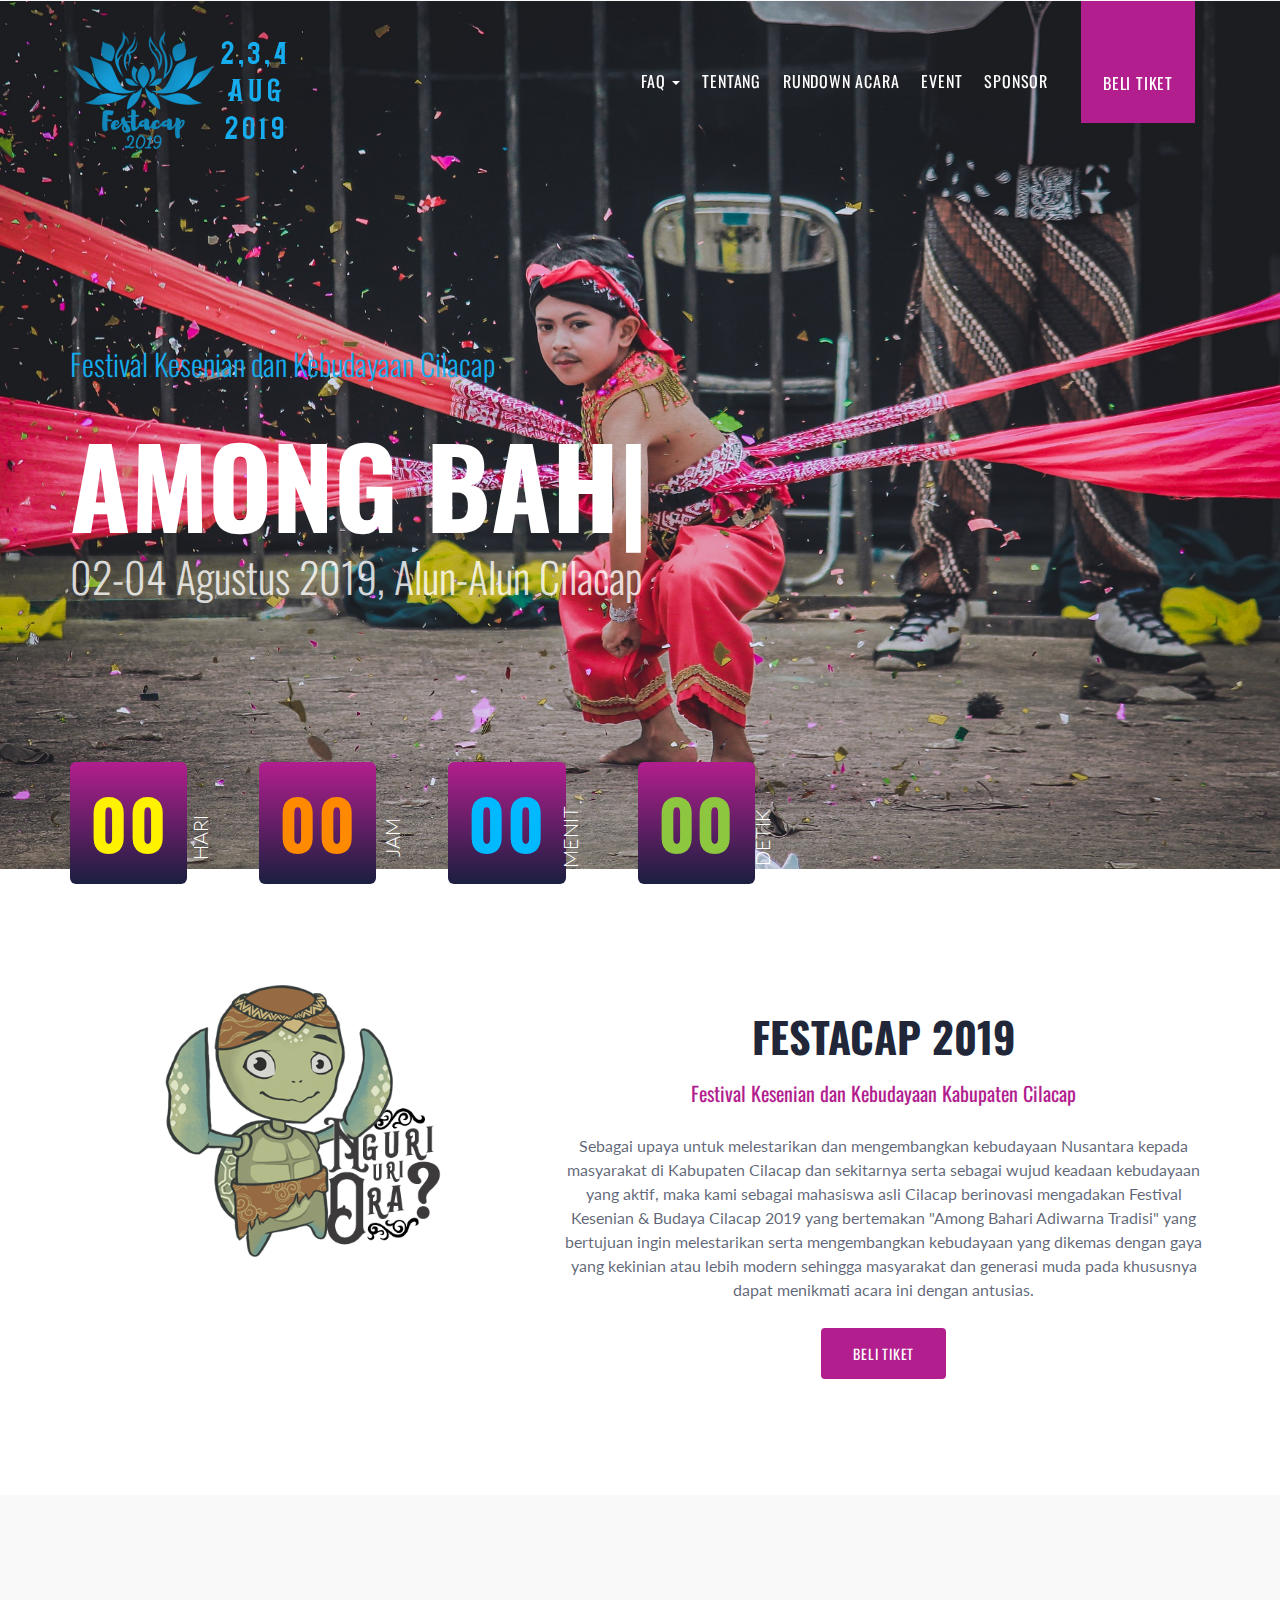
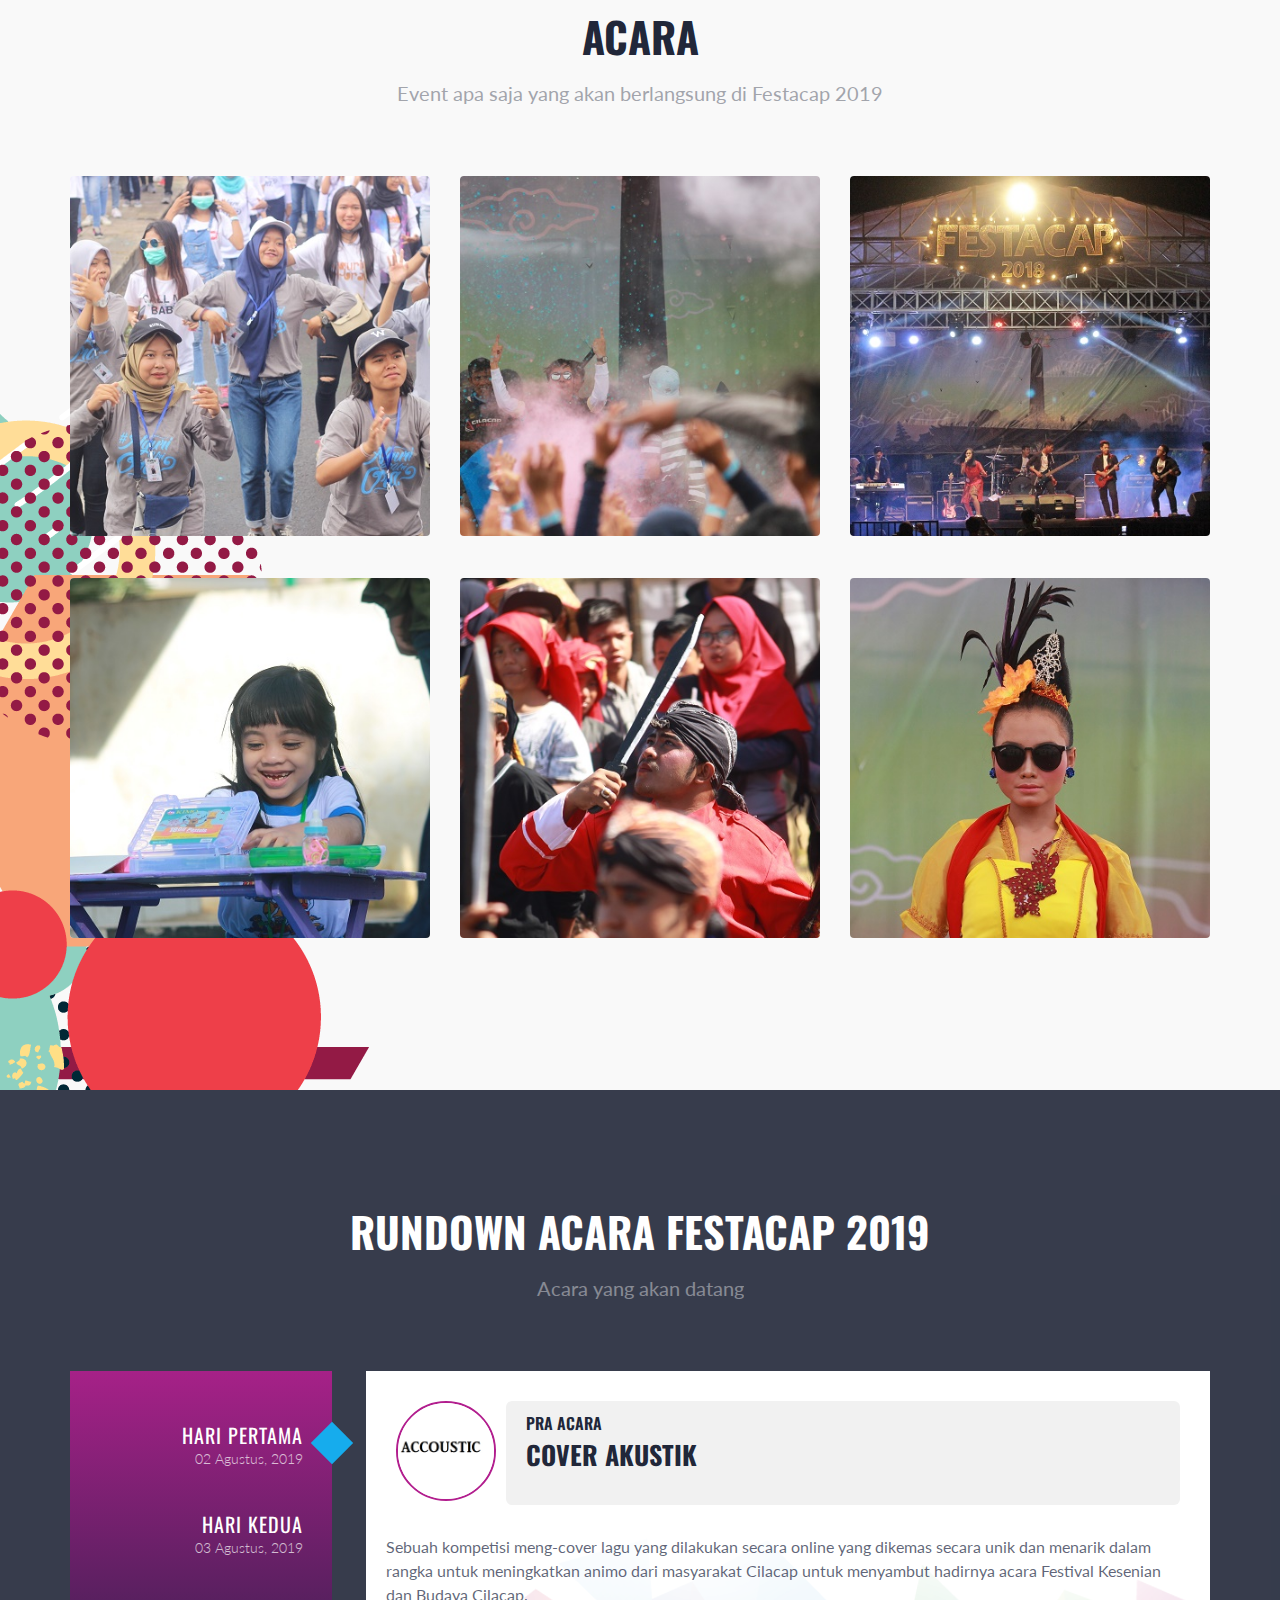
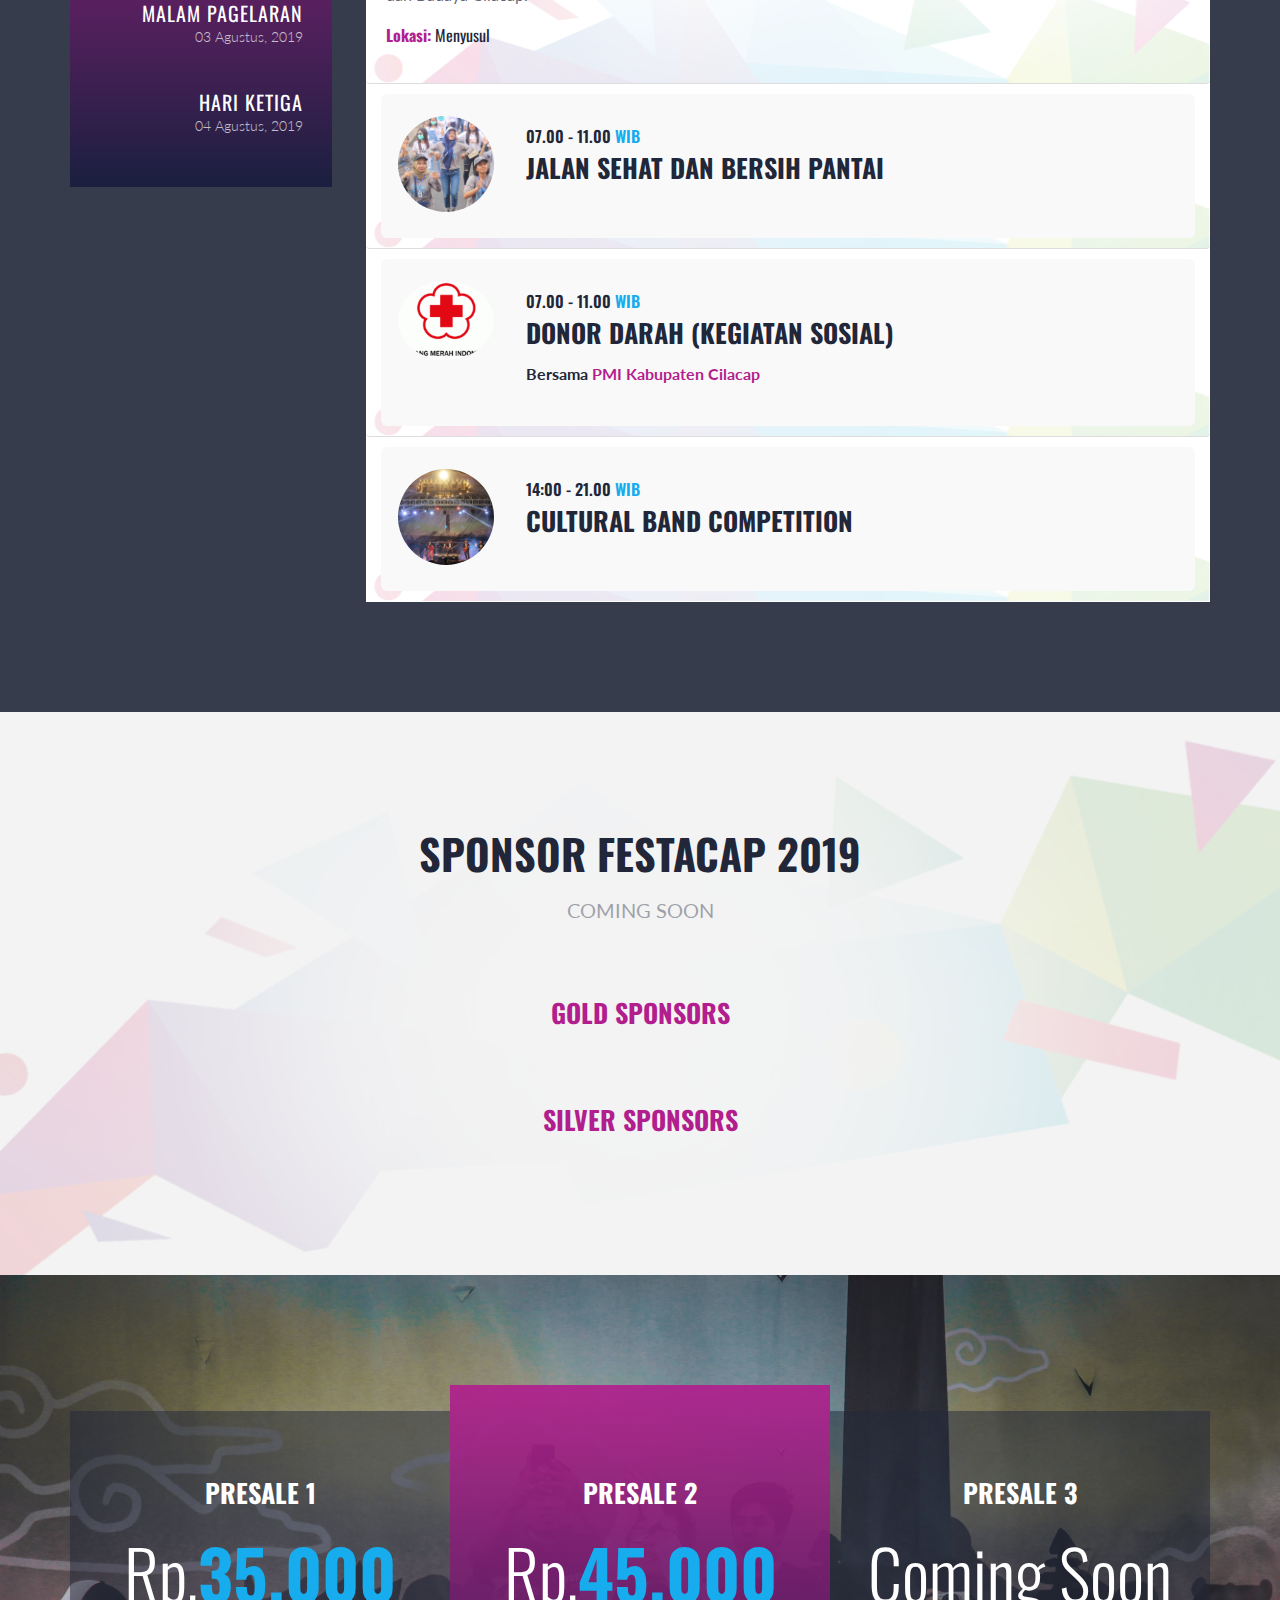
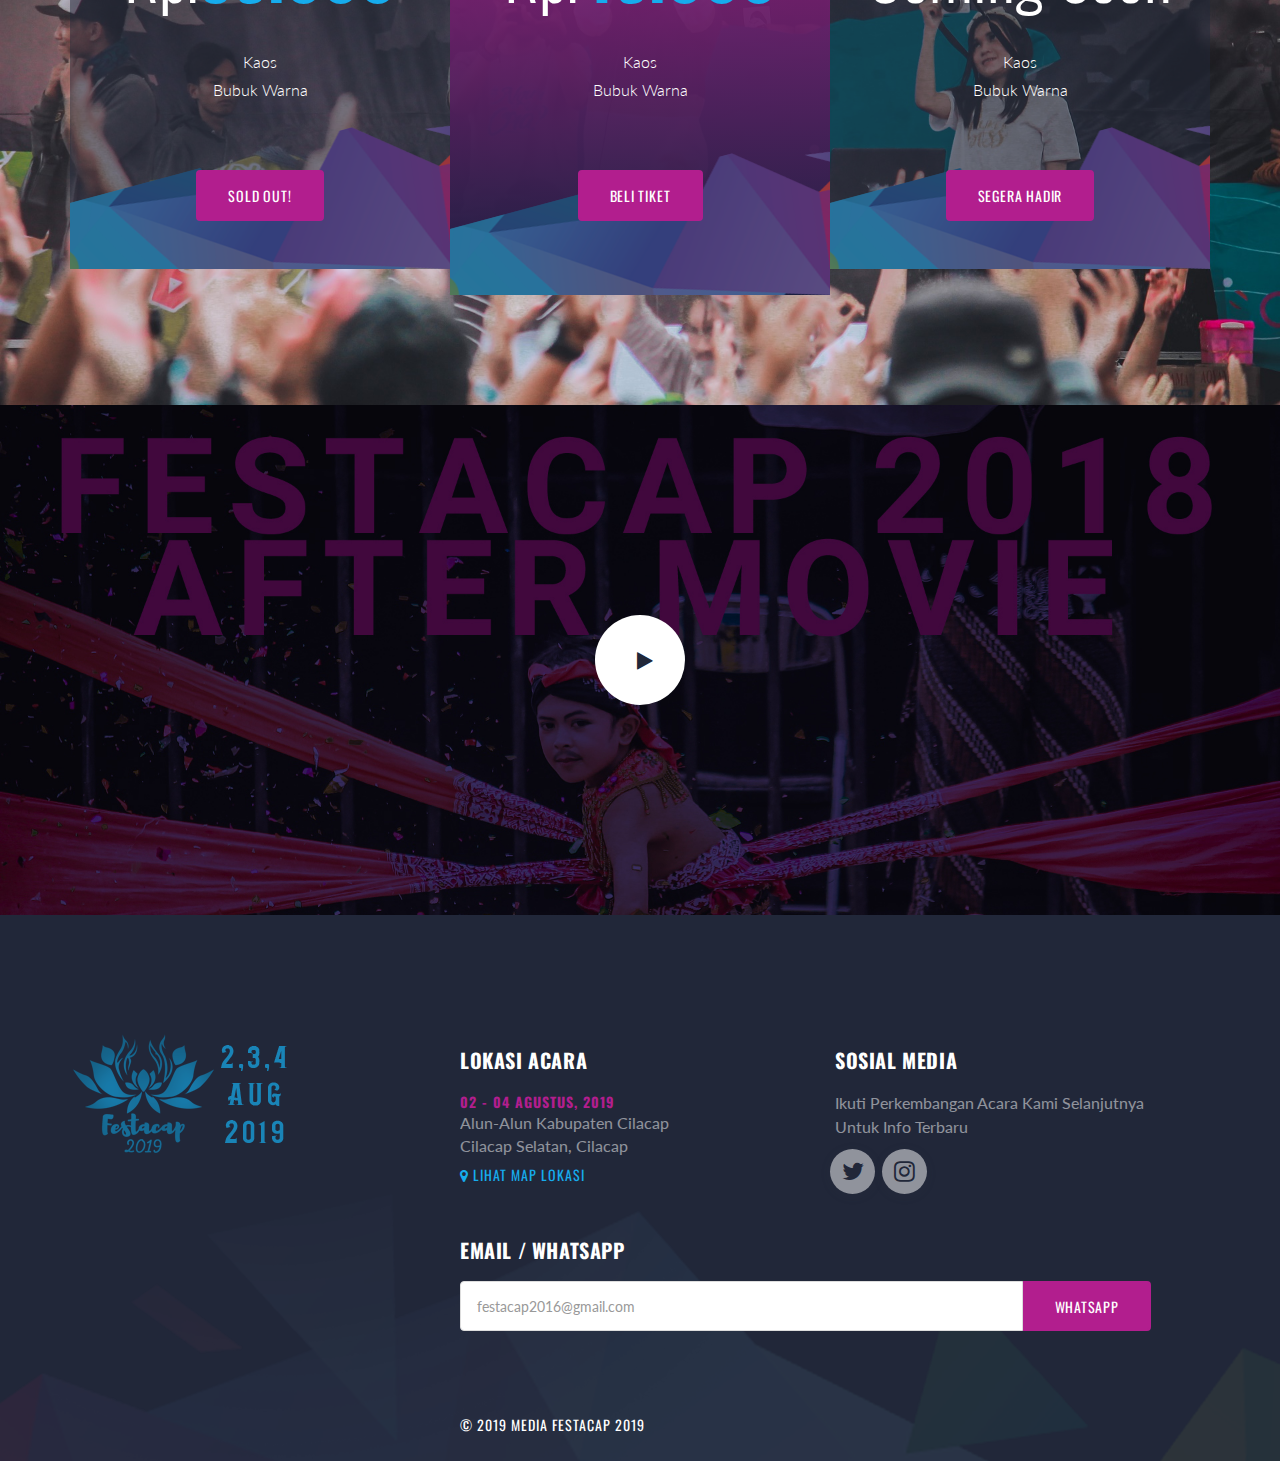
==== index.html @ f276cd75 "[EDIT] META WEBSITE" ====
<!doctype html>
<html class="no-js" lang="en">

<!-- Mirrored from httpcoder.com/demo/html/eventpro/view/home-typed.html by HTTrack Website Copier/3.x [XR&CO'2014], Sat, 15 Jun 2019 08:38:04 GMT -->
<!-- Added by HTTrack --><meta http-equiv="content-type" content="text/html;charset=UTF-8" /><!-- /Added by HTTrack -->
<head>
    <meta http-equiv="content-type" content="text/html; charset=utf-8" />
    <meta http-equiv="X-UA-Compatible" content="IE=edge" />
    <meta name="viewport" content="width=device-width, initial-scale=1.0, maximum-scale=1.0, user-scalable=no" />
    <!-- The above 3 meta tags *must* come first in the head -->

    <!-- SITE TITLE -->
    <title>FESTACAP 2019</title>
    <meta name="description" content="Festival Keseninan dan Kebudayaan Kabupaten Cilacap" />
    <meta name="keywords" content="Event, Conference, Meetup, HTML5" />
    <meta name="author" content="festacap.id" />

    <!-- twitter card starts from here, if you don't need remove this section -->
    <meta name="twitter:card" content="summary" />
    <meta name="twitter:site" content="@festacap2019" />
    <meta name="twitter:creator" content="@festacap2019" />
    <meta name="twitter:url" content="http://twitter.com/festacap2019" />
    <meta name="twitter:title" content="FESTACAP 2019" /> <!-- maximum 140 char -->
    <meta name="twitter:description" content="Festival Keseninan dan Kebudayaan Kabupaten Cilacap" /> <!-- maximum 140 char -->
    <meta name="twitter:image" content="assets/img/logo1.png" />  <!-- when you post this page url in twitter , this image will be shown -->
    <!-- twitter card ends from here -->

    <!-- facebook open graph starts from here, if you don't need then delete open graph related  -->
    <meta property="og:title" content="FESTACAP 2019" />
    <meta property="og:url" content="https://festacap.id" />
    <meta property="og:locale" content="en_US" />
    <meta property="og:site_name" content="FESTACAP 2019" />
    <!--meta property="fb:admins" content="" /-->  <!-- use this if you have  -->
    <meta property="og:type" content="website" />
    <meta property="og:image" content="assets/img/logo1.png" /> <!-- when you post this page url in facebook , this image will be shown -->
    <!-- facebook open graph ends from here -->

    <!--  FAVICON AND TOUCH ICONS -->
    <link rel="shortcut icon" type="image/x-icon" href="assets/img/logo1.png" />  <!-- this icon shows in browser toolbar -->
    <link rel="icon" type="image/x-icon" href="assets/img/logo1.png" /> <!-- this icon shows in browser toolbar -->
    <link rel="apple-touch-icon" sizes="57x57" href="assets/img/favicon/logo1.png">
    <link rel="apple-touch-icon" sizes="60x60" href="assets/img/favicon/logo1.png">
    <link rel="apple-touch-icon" sizes="72x72" href="assets/img/favicon/logo1.png">
    <link rel="apple-touch-icon" sizes="76x76" href="assets/img/favicon/logo1.png">
    <link rel="apple-touch-icon" sizes="114x114" href="assets/img/favicon/logo1.png">
    <link rel="apple-touch-icon" sizes="120x120" href="assets/img/favicon/logo1.png">
    <link rel="apple-touch-icon" sizes="144x144" href="assets/img/favicon/logo1.png">
    <link rel="apple-touch-icon" sizes="152x152" href="assets/img/favicon/logo1.png">
    <link rel="apple-touch-icon" sizes="180x180" href="assets/img/favicon/logo1.png">
    <link rel="icon" type="image/png" sizes="192x192"  href="assets/img/favicon/logo1.png">
    <link rel="icon" type="image/png" sizes="32x32" href="assets/img/favicon/logo1.png">
    <link rel="icon" type="image/png" sizes="96x96" href="assets/img/favicon/logo1.png">
    <link rel="icon" type="image/png" sizes="16x16" href="assets/img/favicon/logo1.png">
    <link rel="manifest" href="assets/img/favicon/manifest.json">

    <!-- BOOTSTRAP CSS -->
    <link rel="stylesheet" href="assets/libs/bootstrap/css/bootstrap.min.css" media="all" />

    <!-- FONT AWESOME -->
    <link rel="stylesheet" href="assets/libs/fontawesome/css/font-awesome.min.css" media="all"/>


    <!-- GOOGLE FONT -->
    <link rel="stylesheet" type="text/css" href="https://fonts.googleapis.com/css?family=Oswald:300,400,500,600,700%7cLato:300,400,700"/>


    <!-- OWL CAROUSEL CSS -->
    <link rel="stylesheet" href="assets/libs/owlcarousel/owl.carousel.min.css" media="all" />
    <link rel="stylesheet" href="assets/libs/owlcarousel/owl.theme.default.min.css" media="all" />


    <!-- POPUP-->
    <link rel="stylesheet" href="assets/libs/maginificpopup/magnific-popup.css" media="all"/>


    <!-- MASTER  STYLESHEET  -->
    <link id="csi-master-style" rel="stylesheet" href="assets/css/style-default.min.css" media="all" />

    <!-- MODERNIZER CSS  -->
    <script src="assets/js/vendor/modernizr-2.8.3.min.js"></script>

</head>
<body class="home">

<!--[if lt IE 8]>
<p class="browserupgrade">You are using an <strong>outdated</strong> browser. Please <a href="http://browsehappy.com/">upgrade your browser</a> to improve your experience.</p>
<![endif]-->

<div class="csi-container ">
    <!-- ***  ADD YOUR SITE CONTENT HERE *** -->

    <!--HEADER-->
    <header>
        <div id="csi-header" class="csi-header csi-banner-header">
            <div class="csi-header-bottom">
                <div class="container">
                    <div class="row">
                        <div class="col-xs-12">
                            <nav class="navbar navbar-default csi-navbar">
                                <div class="csicontainer">
                                    <div class="navbar-header">
                                        <button type="button" class="navbar-toggle" data-toggle="collapse"
                                                data-target=".navbar-collapse">
                                            <span class="sr-only">Toggle navigation</span>
                                            <span class="icon-bar"></span>
                                            <span class="icon-bar"></span>
                                            <span class="icon-bar"></span>
                                        </button>
                                        <div class="csi-logo">
                                            <a href="index.html">
                                                <img src="assets/img/logo1.png" alt="Logo"/>
                                            </a>
                                        </div>
                                    </div>
                                    <div class="collapse navbar-collapse">
                                        <ul class="nav navbar-nav csi-nav">

                                            <li class="dropdown">
                                                <a href="#" class="dropdown-toggle" data-toggle="dropdown" role="button" aria-haspopup="true" aria-expanded="false">FAQ <span class="caret"></span></a>
                                                <ul class="dropdown-menu">
                                                    <li><a href="">Color Run</a></li>
                                                    <li><a href="">Lomba Band dan Dance</a></li>
                                                    <li><a href="">Cara Membeli Tiket</a></li>
                                                    <li><a href="">Ketentuan</a></li>

                                                </ul>
                                            </li>
                                            <li><a class="csi-scroll" href="#csi-about">Tentang</a></li>
                                            <li><a class="csi-scroll" href="#csi-schedule">Rundown Acara</a></li>
                                            <li><a class="csi-scroll" href="#csi-speakers">Event</a></li>
                                            <li><a class="csi-scroll" href="#csi-sponsors">Sponsor</a></li>

                                            <li><a class="csi-scroll" href=""></a></li>
                                            <li><a class="csi-scroll csi-btn" href="https://tiket.festacap.id/e/2/color-run-festacap-2019">Beli Tiket</a></li>
                                        </ul>
                                    </div>
                                    <!--/.nav-collapse -->
                                </div>
                            </nav>
                        </div>
                    </div>
                    <!--//.ROW-->
                </div>
                <!-- //.CONTAINER -->
            </div>
            <!-- //.INNER-->
        </div>
    </header>
    <!--HEADER END-->


    <!--Banner-->
    <section>
        <div class="csi-banner csi-banner2">
            <div class="csi-banner-style">
                <div class="csi-inner">
                    <div class="container">
                        <div class="csi-banner-content">
                            <h3 class="csi-subtitle mb-3" style="font-size: 30px;">Festival Kesenian dan Kebudayaan Cilacap</h3>
                            <h2 class="csi-title"><span id="csi-typed-string">Among Bahari</span></h2>
                            <p class="date">02-04 Agustus 2019, <span>Alun-Alun Cilacap</span> </p>
                        </div>

                        <div class="csi-countdown-area csi-countdown-area-left">
                            <div class="csi-countdown-area-inner">
                                <!-- Date Format :"Y/m/d" || For Example: 1017/10/5  -->
                                <div id="csi-countdown" data-date="2019/08/02"></div>
                            </div>
                        </div>
                    </div>
                    <!-- //.container -->
                </div>
                <!-- //.INNER -->
            </div>
        </div>
    </section>
    <!--Banner END-->




    <!--ABOUT-->
    <section>
        <div id="csi-about" class="csi-about csi-about2">
            <div class="csi-inner">
                <div class="container">
                    <div class="row">
                        <div class="col-sm-12 col-md-5">
                            <div class="csi-about-img">
                                <img src="assets/img/penyu-bg.PNG" alt="about">
                            </div>
                        </div>
                        <div class="col-sm-12 col-md-7">
                            <div class="csi-about-content-area">
                                <div class="csi-heading">
                                    <h2 class="heading">Festacap 2019</h2>
                                    <h3 class="subheading">Festival Kesenian dan Kebudayaan Kabupaten Cilacap</h3>
                                </div>
                                <div class="csi-about-content">
                                    <p class="text">
                                    Sebagai upaya untuk melestarikan dan mengembangkan kebudayaan
                                    Nusantara kepada masyarakat di Kabupaten Cilacap dan sekitarnya
                                    serta sebagai wujud keadaan kebudayaan yang aktif, maka
                                    kami sebagai mahasiswa asli Cilacap berinovasi mengadakan
                                    Festival Kesenian & Budaya Cilacap 2019
                                    yang bertemakan "Among Bahari Adiwarna Tradisi" yang bertujuan
                                    ingin melestarikan serta mengembangkan kebudayaan
                                    yang dikemas dengan gaya yang kekinian atau lebih modern
                                    sehingga masyarakat dan generasi muda pada khususnya
                                    dapat menikmati acara ini dengan antusias.
                                    </p>
                                    <div class="btn-area">
                                        <a class="csi-btn csi-scroll" href="https://tiket.festacap.id/e/2/color-run-festacap-2019">Beli Tiket</a>

                                    </div>
                                </div>
                            </div>
                        </div>
                    </div>
                </div><!-- //.CONTAINER -->
            </div><!-- //.INNER -->
        </div>
    </section>
    <!--ABOUT END-->




    <!--SPEAKERS-->
    <section>
        <div id="csi-speakers" class="csi-speakers">
            <div class="csi-inner">
                <div class="container">
                    <div class="row">
                        <div class="col-xs-12">
                            <div class="csi-heading">
                                <h2 class="heading">ACARA</h2>
                                <h3 class="subheading">Event apa saja yang akan berlangsung di Festacap 2019</h3>
                            </div>
                        </div>
                    </div>
                    <!--//.ROW-->
                    <div class="row">
                        <div class="col-xs-12 col-sm-6 col-md-4">
                            <div class="csi-single-speaker">
                                <figure>
                                    <a class="profile-img" href=""><img src="assets/img/speakers/jalan.JPG"/></a>
                                    <figcaption>

                                        <div class="speaker-info">
                                            <h3 class="title"><a href="#">Jalan Sehat Festacap</a></h3>
                                            <h4 class="subtitle">Jalan Sehat + Bersih Pantai Teluk Penyu</h4>
                                        </div>
                                    </figcaption>
                                </figure>
                            </div>
                        </div>
                        <div class="col-xs-12 col-sm-6 col-md-4">
                            <div class="csi-single-speaker">
                                <figure>
                                    <a class="profile-img" href=""><img src="assets/img/speakers/colorun.JPG" alt="speaker"/></a>
                                    <figcaption>

                                        <div class="speaker-info">
                                            <h3 class="title"><a href="#">Color Run</a></h3>
                                            <h4 class="subtitle">Hiburan</h4>
                                        </div>
                                    </figcaption>
                                </figure>
                            </div>
                        </div>
                        <div class="col-xs-12 col-sm-6 col-md-4">
                            <div class="csi-single-speaker">
                                <figure>
                                    <a class="profile-img" href=""><img src="assets/img/speakers/band.JPG" alt="speaker"/></a>
                                    <figcaption>

                                        <div class="speaker-info">
                                            <h3 class="title"><a href="#">Cultural Band Competition</a></h3>
                                            <h4 class="subtitle">Lomba Band</h4>
                                        </div>
                                    </figcaption>
                                </figure>
                            </div>
                        </div>
                        <div class="col-xs-12 col-sm-6 col-md-4">
                            <div class="csi-single-speaker">
                                <figure>
                                    <a class="profile-img" href=""><img src="assets/img/speakers/gambar.JPG" alt="speaker"/></a>
                                    <figcaption>

                                        <div class="speaker-info">
                                            <h3 class="title"><a href="#">Lomba Menggambar & Mewarnai</a></h3>
                                            <h4 class="subtitle">Warna-Warni Budaya Indonesia</h4>
                                        </div>
                                    </figcaption>
                                </figure>
                            </div>
                        </div>
                        <div class="col-xs-12 col-sm-6 col-md-4">
                            <div class="csi-single-speaker">
                                <figure>
                                    <a class="profile-img" href=""><img src="assets/img/speakers/ebeg.JPG" alt="speaker"/></a>
                                    <figcaption>
                                        <div class="social-group">
                                            <a class="sp-tw" href="#"><i class="fa fa-twitter"></i></a>
                                            <a class="sp-fb" href="#"><i class="fa fa-facebook"></i></a>
                                            <a class="sp-insta" href="#"><i class="fa fa-instagram"></i></a>
                                            <a class="sp-in" href="#"><i class="fa fa-linkedin"></i></a>
                                        </div>
                                        <div class="speaker-info">
                                            <h3 class="title"><a href="">EBEG</a></h3>
                                            <h4 class="subtitle">Kesenian Budaya</h4>
                                        </div>
                                    </figcaption>
                                </figure>
                            </div>
                        </div>
                        <div class="col-xs-12 col-sm-6 col-md-4">
                            <div class="csi-single-speaker">
                                <figure>
                                    <a class="profile-img" href=""><img src="assets/img/speakers/puncak.JPG" alt="speaker"/></a>
                                    <figcaption>

                                        <div class="speaker-info">
                                            <h3 class="title"><a href="">Malam Pagelaran</a></h3>
                                            <h4 class="subtitle">Malam puncak acara</h4>
                                        </div>
                                    </figcaption>
                                </figure>
                            </div>
                        </div>
                    </div>
                    <!--//.ROW
                    <div class="speakers-btn-area">
                        <a class="csi-btn csi-btn-big" href="speakers.html">Lihat Acara Lebih Lengkap</a> -->
                    </div>
                </div>
                <!-- //.CONTAINER -->
            </div>
            <!-- //.INNER -->
        </div>
    </section>
    <!--SPEAKERS END-->





    <!--SCHEDULE-->
    <section>
        <div id="csi-schedule" class="csi-schedule">
            <div class="csi-inner">
                <div class="container">
                    <div class="row">
                        <div class="col-xs-12">
                            <div class="csi-heading csi-heading-white">
                                <h2 class="heading">Rundown Acara FESTACAP 2019</h2>
                                <h3 class="subheading">Acara yang akan datang</h3>
                            </div>
                        </div>
                    </div>





                    <div class="row">
                        <div class="col-xs-12">
                            <div class="csi-tab">
                                <ul class="nav nav-pills csi-nav">
                                    <li class="active"><a data-toggle="pill" href="#home"><h3>Hari <span>Pertama</span></h3> <p><span>02 </span>Agustus, 2019</p></a></li>
                                    <li><a data-toggle="pill" href="#menu1"><h3>Hari <span>Kedua</span></h3> <p><span>03 </span>Agustus, 2019</p></a></li>
                                    <li><a data-toggle="pill" href="#menu2"><h3>Malam <span>Pagelaran</span></h3> <p><span>03 </span>Agustus, 2019</p></a></li>
                                    <li><a data-toggle="pill" href="#menu3"><h3>Hari <span>Ketiga</span></h3> <p><span>04 </span>Agustus, 2019</p></a></li>
                                </ul>
                                <div class="tab-content csi-tab-content">


                                    <div id="home" class="tab-pane fade in active">

                                        <div class="panel-group" id="accordion" role="tablist" aria-multiselectable="true">
                                            <div class="panel panel-default csi-panel">
                                                <div class="panel-heading" role="tab" id="headingOne">
                                                    <div class="panel-title">
                                                        <a role="button" data-toggle="collapse" data-parent="#accordion" href="#collapseOne" aria-expanded="true" aria-controls="collapseOne">
                                                            <div class="csi-single-schedule">
                                                                <div class="author">
                                                                    <img src="assets/img/schedule/akustik.jpg" alt="Speaker"/>
                                                                </div>
                                                                <div class="schedule-info">
                                                                    <h4 class="time">Pra Acara<span></span> <span></span></h4>
                                                                    <h3 class="title">Cover Akustik</h3>
                                                                    <h4 class="author-info"><span></span></h4>
                                                                </div>
                                                            </div>
                                                        </a>
                                                    </div>
                                                </div>
                                                <div id="collapseOne" class="panel-collapse collapse in" role="tabpanel" aria-labelledby="headingOne">
                                                    <div class="panel-body">
                                                        <p class="text">
                                                            Sebuah kompetisi meng-cover lagu yang dilakukan secara online yang dikemas secara
                                                            unik dan menarik dalam rangka untuk meningkatkan animo dari masyarakat Cilacap
                                                            untuk menyambut hadirnya acara Festival Kesenian dan Budaya Cilacap.
                                                        </p>
                                                        <h4 class="location"><strong>Lokasi:</strong> Menyusul <span></span> </h4>
                                                    </div>
                                                </div>
                                            </div>
                                            <div class="panel panel-default csi-panel">
                                                <div class="panel-heading" role="tab" id="headingTwo">
                                                    <div class="panel-title">
                                                        <a class="collapsed" role="button" data-toggle="collapse" data-parent="#accordion" href="#collapseTwo" aria-expanded="true" aria-controls="collapseTwo">
                                                            <div class="csi-single-schedule">
                                                                <div class="author">
                                                                    <img src="assets/img/schedule/jalan.JPG" alt="Speaker"/>
                                                                </div>
                                                                <div class="schedule-info">
                                                                    <h4 class="time">07.00 <span></span> - 11.00 <span>WIB</span></h4>
                                                                    <h3 class="title">Jalan Sehat dan Bersih Pantai</h3>
                                                                    <h4 class="author-info"><span></span></h4>
                                                                </div>
                                                            </div>
                                                        </a>
                                                    </div>
                                                </div>
                                                <div id="collapseTwo" class="panel-collapse collapse" role="tabpanel" aria-labelledby="headingTwo">
                                                    <div class="panel-body">
                                                        <p class="text">
                                                            Gerakan untuk mengajak hidup sehat dan mengkampanyekan peduli laut. Karena
                                                            dilihat dari kondisi sehari-hari yang kurang pedulinya dalam menjaga kebersihan laut.
                                                            Sehingga penting disini untuk terus menjaga ekosistem laut salah satunya melalui
                                                            gerakan bersih pantai.
                                                        </p>
                                                        <h4 class="location"><strong>Lokasi:</strong> Pantai Teluk Penyu <span>Cilacap</span> </h4>
                                                    </div>
                                                </div>
                                            </div>
                                            <div class="panel panel-default csi-panel">
                                                <div class="panel-heading" role="tab" id="headingThree">
                                                    <div class="panel-title">
                                                        <a class="collapsed" role="button" data-toggle="collapse" data-parent="#accordion" href="#collapseThree" aria-expanded="true" aria-controls="collapseThree">
                                                            <div class="csi-single-schedule">
                                                                <div class="author">
                                                                    <img src="assets/img/schedule/pmi_logo.jpg" alt="Speaker"/>
                                                                                                                                 </div>
                                                                <div class="schedule-info">
                                                                    <h4 class="time">07.00 <span></span> - 11.00 <span>WIB</span></h4>
                                                                    <h3 class="title">Donor Darah (Kegiatan Sosial)</h3>
                                                                    <h4 class="author-info">Bersama <span>PMI Kabupaten Cilacap</span><span></span><span></span></h4>
                                                                </div>
                                                            </div>
                                                        </a>
                                                    </div>
                                                </div>
                                                <div id="collapseThree" class="panel-collapse collapse" role="tabpanel" aria-labelledby="headingThree">
                                                    <div class="panel-body">
                                                        <p class="text">
                                                            Mengadakan kegiatan bhakti sosial berupa donor darah. Donor darah ini bertujuan
                                                            untuk memberikan persediaan darah kepada PMI untuk ditujukan kepada orang yang
                                                            membutuhkan darah nantinya sehingga tidak perlu untuk menunggu jika sudah
                                                            memiliki cadangan darahnya.
                                                        </p>
                                                        <h4 class="location"><strong>Lokasi:</strong> Alun-Alun Kabupaten <span>Cilacap</span> </h4>
                                                    </div>
                                                </div>
                                            </div>
                                            <div class="panel panel-default csi-panel">
                                                <div class="panel-heading" role="tab" id="headingfour">
                                                    <div class="panel-title">
                                                        <a class="collapsed" role="button" data-toggle="collapse" data-parent="#accordion" href="#collapsefour" aria-expanded="true" aria-controls="collapsefour">
                                                            <div class="csi-single-schedule">
                                                                <div class="author">
                                                                    <img src="assets/img/schedule/band.JPG" alt="Speaker"/>
                                                                </div>
                                                                <div class="schedule-info">
                                                                    <h4 class="time">14:00 <span></span> - 21.00 <span>WIB</span></h4>
                                                                    <h3 class="title">Cultural Band Competition</h3>
                                                                    <h4 class="author-info"><span></span></h4>
                                                                </div>
                                                            </div>
                                                        </a>
                                                    </div>
                                                </div>
                                                <div id="collapsefour" class="panel-collapse collapse" role="tabpanel" aria-labelledby="headingThree">
                                                    <div class="panel-body">
                                                        <p class="text">
                                                            Kompetisi band di Cilacap yang dikemas secara unik dan menarik yang bertemakan
                                                            “Musik Nusantara, Budaya Satu Rasa” karena peserta membawakan 2 lagu dimana
                                                            salah satunya membawakan lagu yang bertema kebudayaan.
                                                        </p>
                                                        <h4 class="location"><strong>Lokasi:</strong> Alun-Alun Kabupaten<span>Cilacap</span> </h4>
                                                    </div>
                                                </div>
                                            </div>

                                        </div>

                                    </div>

                                    <!-- tab hari pertama kelar-->


                                    <div id="menu1" class="tab-pane fade">

                                        <div class="panel-group" id="accordion2" role="tablist" aria-multiselectable="true">
                                            <div class="panel panel-default csi-panel">
                                                <div class="panel-heading" role="tab" id="headingOne2">
                                                    <div class="panel-title">
                                                        <a class="collapsed" role="button" data-toggle="collapse" data-parent="#accordion2" href="#collapseOne2" aria-expanded="true" aria-controls="collapseOne2">
                                                            <div class="csi-single-schedule">
                                                                <div class="author">
                                                                    <img src="assets/img/schedule/gambar.JPG" alt="Speaker"/>

                                                                </div>
                                                                <div class="schedule-info">
                                                                    <h4 class="time">08:00 <span></span> - 11.00 <span>WIB</span></h4>
                                                                    <h3 class="title">Lomba Menggambar dan Mewarnai </h3>
                                                                    <h4 class="author-info">Dari <span>Taman Kanak-Kanak</span> dan <span>PAUD</span> <span></span></h4>
                                                                </div>
                                                            </div>
                                                        </a>
                                                    </div>
                                                </div>
                                                <div id="collapseOne2" class="panel-collapse collapse" role="tabpanel" aria-labelledby="headingOne">
                                                    <div class="panel-body">
                                                        <p class="text">
                                                            Lomba menggambar dengan mengangkat tema “Warna-Warni Budaya Indonesia”
                                                            bertujuan untuk mengasah bakat anak usia dini terkhusus pada pengenalan dan
                                                            edukasi budaya melalui objek yang Digambar.
                                                        </p>
                                                        <h4 class="location"><strong>Lokasi:</strong>  Taman Zebra Alun-Alun Kabupaten <span>Cilacap</span> </h4>
                                                    </div>
                                                </div>
                                            </div>
                                            <div class="panel panel-default csi-panel">
                                                <div class="panel-heading" role="tab" id="headingTwo2">
                                                    <div class="panel-title">
                                                        <a class="collapsed" role="button" data-toggle="collapse" data-parent="#accordion2" href="#collapseTwo2" aria-expanded="true" aria-controls="collapseTwo2">
                                                            <div class="csi-single-schedule">
                                                                <div class="author">
                                                                    <img src="assets/img/schedule/ebeg.JPG" alt="Speaker"/>
                                                                </div>
                                                                <div class="schedule-info">
                                                                    <h4 class="time">13:00 <span></span> - 16.30 <span>WIB</span></h4>
                                                                    <h3 class="title">Kesenian Ebeg</h3>
                                                                    <h4 class="author-info">Oleh<span></span></h4>
                                                                </div>
                                                            </div>
                                                        </a>
                                                    </div>
                                                </div>
                                                <div id="collapseTwo2" class="panel-collapse collapse" role="tabpanel" aria-labelledby="headingTwo">
                                                    <div class="panel-body">
                                                        <p class="text">
                                                            Merupakan bentuk kesenian yang menggunakan boneka kayu yang terbuat dari
                                                            anyaman bambu. Sajian yang dipertunjukkan pada acara Festival Kesenian dan
                                                            Budaya Cilacap 2019 dalam upaya terus melestarikan kebudayaan yang ada dalam era
                                                            zaman semakin modern ini.
                                                        </p>
                                                        <h4 class="location"><strong>Lokasi:</strong> Alun-Alun Kabupaten<span>Cilacap</span> </h4>
                                                    </div>
                                                </div>
                                            </div>

                                        </div>

                                    </div>


                                    <div id="menu2" class="tab-pane fade">

                                        <div class="panel-group" id="accordion3" role="tablist" aria-multiselectable="true">
                                            <div class="panel panel-default csi-panel">
                                                <div class="panel-heading" role="tab" id="headingOne3">
                                                    <div class="panel-title">
                                                        <a class="collapsed" role="button" data-toggle="collapse" data-parent="#accordion3" href="#collapseOne3" aria-expanded="true" aria-controls="collapseOne3">
                                                            <div class="csi-single-schedule">
                                                                <div class="author">
                                                                    <img src="assets/img/schedule/puncak.JPG" alt="Speaker"/>
                                                                </div>
                                                                <div class="schedule-info">
                                                                    <h4 class="time">19:00 <span></span> - 22.30 <span>WIB</span></h4>
                                                                    <h3 class="title">MALAM PUNCAK PAGELARAN</h3>
                                                                    <h4 class="author-info"><span></span></h4>
                                                                </div>
                                                            </div>
                                                        </a>
                                                    </div>
                                                </div>
                                                <div id="collapseOne3" class="panel-collapse collapse" role="tabpanel" aria-labelledby="headingOne">
                                                    <div class="panel-body">
                                                        <p class="text">
                                                             Malam puncak dari acara Festival Kesenian dan Budaya Cilacap 2019 bertajuk
                                                            “Gelegar Malam Eksotika Budaya” pergelaran budaya yang berisi pementasan budaya
                                                            Cilacap, awarding juara, musik kesenian dari musisi budayawan Cilacap dan
                                                            penampilan Guest Star.
                                                        </p>
                                                        <h4 class="location"><strong>Lokasi:</strong>Alun-Alun Kabupaten<span> Cilacap</span> </h4>
                                                    </div>
                                                </div>
                                            </div>

                                        </div>

                                    </div>


                                    <div id="menu3" class="tab-pane fade">

                                        <div class="panel-group" id="accordion4" role="tablist" aria-multiselectable="true">
                                            <div class="panel panel-default csi-panel">
                                                <div class="panel-heading" role="tab" id="headingOne4">
                                                    <div class="panel-title">
                                                        <a class="collapsed" role="button" data-toggle="collapse" data-parent="#accordion4" href="#collapseOne4" aria-expanded="true" aria-controls="collapseOne4">
                                                            <div class="csi-single-schedule">
                                                                <div class="author">
                                                                    <img src="assets/img/schedule/colorun.JPG" alt="Speaker"/>
                                                                </div>
                                                                <div class="schedule-info">
                                                                    <h4 class="time">07:00 <span></span> - 10.00 <span>WIB</span></h4>
                                                                    <h3 class="title">COLOR RUN</h3>
                                                                    <h4 class="author-info"><span></span></h4>
                                                                </div>
                                                            </div>
                                                        </a>
                                                    </div>
                                                </div>
                                                <div id="collapseOne4" class="panel-collapse collapse" role="tabpanel" aria-labelledby="headingOne4">
                                                    <div class="panel-body">
                                                        <p class="text">
                                                            Acara ini akan dibuka dengan music kesenian calung yang lalu dilanjutkan dengan
                                                            jalan mengelilingi kota Cilacap yang akhirnya akan melewati garis 􀁒nish yang telah
                                                            diberi pita.
                                                        </p>
                                                        <h4 class="location"><strong>Start:</strong>  Alun-Alun Kabupaten <span>Cilacap</span> </h4>
                                                    </div>
                                                </div>
                                            </div>
                                            <div class="panel panel-default csi-panel">
                                                <div class="panel-heading" role="tab" id="headingTwo4">
                                                    <div class="panel-title">
                                                        <a class="collapsed" role="button" data-toggle="collapse" data-parent="#accordion4" href="#collapseTwo4" aria-expanded="true" aria-controls="collapseTwo4">
                                                            <div class="csi-single-schedule">
                                                                <div class="author">
                                                                    <img src="assets/img/schedule/dance.jpg" alt="Speaker"/>
                                                                </div>
                                                                <div class="schedule-info">
                                                                    <h4 class="time">10:00 <span></span> - 13.00 <span>WIB</span></h4>
                                                                    <h3 class="title">Modern Dance Competition</h3>
                                                                    <h4 class="author-info"><span></span></h4>
                                                                </div>
                                                            </div>
                                                        </a>
                                                    </div>
                                                </div>
                                                <div id="collapseTwo4" class="panel-collapse collapse" role="tabpanel" aria-labelledby="headingTwo4">
                                                    <div class="panel-body">
                                                        <p class="text">
                                                            Contempory Dance Competition Festival Kesenian dan Budaya Cilacap 2019
                                                            memiliki konsep yang unik dan dikemas secara epic dan berbudaya. Tidak
                                                            meninggalkan unsur dari kultural itu sendiri dan memiliki tema “Eksotika Nusantara.
                                                        </p>
                                                        <h4 class="location"><strong>Lokasi:</strong> Alun-Alun Kabupaten <span>Cilacap</span> </h4>
                                                    </div>
                                                </div>
                                            </div>
                                            <div class="panel panel-default csi-panel">
                                                <div class="panel-heading" role="tab" id="headingThree4">
                                                    <div class="panel-title">
                                                        <a class="collapsed" role="button" data-toggle="collapse" data-parent="#accordion4" href="#collapseThree4" aria-expanded="true" aria-controls="collapseThree4">
                                                            <div class="csi-single-schedule">
                                                                <div class="author">
                                                                    <img src="assets/img/schedule/cowong.JPG" alt="Speaker"/>
                                                                </div>
                                                                <div class="schedule-info">
                                                                    <h4 class="time">13:00 <span></span> - 16.00 <span>WIB</span></h4>
                                                                    <h3 class="title">Kesenian Cowong</h3>
                                                                    <h4 class="author-info"><span></span></h4>
                                                                </div>
                                                            </div>
                                                        </a>
                                                    </div>
                                                </div>
                                                <div id="collapseThree4" class="panel-collapse collapse" role="tabpanel" aria-labelledby="headingThree4">
                                                    <div class="panel-body">
                                                        <p class="text">
                                                            Salah satu kesenian yang ada di Cilacap yang merupakan ritual untuk pemanggilan
                                                            hujan. Sebuah pementasan budaya yang akan dipertunjukkan pada acara Festival
                                                            Kesenian dan Budaya Cilacap 2019 kepada warga Cilacap. Sehingga di era modern
                                                            seperti sekarang tidak pula luntur kebudayaan yang ada karena kemajuan zaman.
                                                        </p>
                                                        <h4 class="location"><strong>Lokasi:</strong> Alun-Alun Kabupaten <span>Cilacap</span> </h4>
                                                    </div>
                                                </div>
                                            </div>
                                        </div>

                                    </div>
                                </div>
                            </div>
                        </div>
                    </div>
                    <!--//.ROW-->
                </div>
                <!-- //.CONTAINER -->
            </div>
            <!-- //.INNER -->
        </div>
    </section>
    <!--SCHEDULE END-->





    <!--SPONSORED-->
    <section>
        <div id="csi-sponsors" class="csi-sponsors">
            <div class="csi-inner-bg">
                <div class="csi-inner">
                    <div class="container">
                        <div class="row">
                            <div class="col-xs-12">
                                <div class="csi-heading">
                                    <h2 class="heading">Sponsor FESTACAP 2019</h2>
                                    <h3 class="subheading">COMING SOON</h3>
                                </div>
                            </div>
                        </div>
                        <!--//main row-->
                        <div class="row">
                            <div class="col-xs-12">
                                <h3 class="sponsored-heading first-heading">Gold Sponsors</h3>
                                <!-- <div class="sponsors-area">
                                    <div class="single">
                                        <a class="" href="#"><img src="assets/img/sponsors/sponsor15.png" alt=""/></a>
                                    </div>
                                    <div class="single">
                                        <a class="" href="#"><img src="assets/img/sponsors/sponsor15.png" alt=""/></a>
                                    </div>
                                    <div class="single">
                                        <a class="" href="#"><img src="assets/img/sponsors/sponsor15.png" alt=""/></a>
                                    </div>
                                    <div class="single">
                                        <a class="" href="#"><img src="assets/img/sponsors/sponsor51.png" alt=""/></a>
                                    </div>
                                </div> -->
                            </div>
                            <!--//col-->
                        </div>
                        <!--//row-->
                        <div class="row">
                            <div class="col-xs-12">
                                <h3 class="sponsored-heading">Silver Sponsors</h3>
                                <!-- <div class="sponsors-area">
                                    <div class="single">
                                        <a class="" href="#"><img src="assets/img/sponsors/sponsor11.png" alt=""/></a>
                                    </div>
                                    <div class="single">
                                        <a class="" href="#"><img src="assets/img/sponsors/sponsor21.png" alt=""/></a>
                                    </div>
                                    <div class="single">
                                        <a class="" href="#"><img src="assets/img/sponsors/sponsor11.png" alt=""/></a>
                                    </div>
                                    <div class="single">
                                        <a class="" href="#"><img src="assets/img/sponsors/sponsor31.png" alt=""/></a>
                                    </div>
                                    <div class="single">
                                        <a class="" href="#"><img src="assets/img/sponsors/sponsor21.png" alt=""/></a>
                                    </div>
                                    <div class="single">
                                        <a class="" href="#"><img src="assets/img/sponsors/sponsor31.png" alt=""/></a>
                                    </div>
                                    <div class="single">
                                        <a class="" href="#"><img src="assets/img/sponsors/sponsor41.png" alt=""/></a>
                                    </div>
                                </div> -->
                            </div>
                            <!--//col-->
                        </div>
                        <!--//row
                        <div class="sponsors-btn-area">
                            <a class="csi-btn csi-btn-big" href="https://s.id/farras/"><span>Daftar Sponsor?</span></a> -->
                        </div>
                    </div>
                    <!--//container-->
                </div>
            </div>
            <!--//csi-inner-->
        </div>
    </section>
    <!--SPONSORED END-->






    <!--REGISTRATION-->
    <section>
        <div id="csi-registration" class="csi-registration">
            <div class="csi-inner">
                <div class="container">
                    <div class="row">
                        <div class="col-xs-12">
                            <div class="csi-registration-area">
                                <div class="csi-single-registration">
                                    <div class="csi-single-registration-inner">
                                        <div class="single-top">
                                            <h3 class="title">Presale 1</h3>
                                            <h4 class="price"><i>Rp.</i>35.000<span></span></h4>
                                        </div>
                                        <div class="single-bottom">
                                            <ul class="list-unstyled list">
                                                <li>Kaos</li>
                                                <li>Bubuk Warna</li>

                                            </ul>
                                            <a class="csi-btn" href="#"><span>Sold Out!</span></a>
                                        </div>
                                    </div>
                                </div>
                                <div class="csi-single-registration recommended">
                                    <div class="csi-single-registration-inner">
                                        <div class="single-top">
                                            <h3 class="title">Presale 2</h3>
                                            <h4 class="price"><i>Rp.</i>45.000<span></span></h4>
                                        </div>
                                        <div class="single-bottom">
                                            <ul class="list-unstyled list">
                                                <li>Kaos</li>
                                                <li>Bubuk Warna</li>

                                            </ul>
                                            <a class="csi-btn" href="https://tiket.festacap.id/e/2/color-run-festacap-2019"><span>Beli Tiket</span></a>
                                        </div>
                                    </div>
                                </div>
                                <div class="csi-single-registration">
                                    <div class="csi-single-registration-inner">
                                        <div class="single-top">
                                            <h3 class="title">Presale 3</h3>
                                            <h4 class="price"><i>Coming Soon</i><span></span></h4>
                                        </div>
                                        <div class="single-bottom">
                                            <ul class="list-unstyled list">
                                                <li>Kaos</li>
                                                <li>Bubuk Warna</li>

                                            </ul>
                                            <a class="csi-btn" href="#"><span>Segera Hadir</span></a>
                                        </div>
                                    </div>
                                </div>
                            </div>
                        </div>
                    </div>
                </div><!-- //.CONTAINER -->
            </div><!-- //.INNER -->
        </div>
    </section>
    <!--REGISTRATION END-->


    <!--News
    <section>
        <div id="csi-news" class="csi-news">
            <div class="csi-inner">
                <div class="container">
                    <div class="row">
                        <div class="col-xs-12">
                            <div class="csi-heading">
                                <h2 class="heading">Berita Acara</h2>
                                <h3 class="subheading">Conferences dedicated to building remarkable events.</h3>
                            </div>
                        </div>
                    </div>
                    <div class="row">
                        <div class="col-xs-12 col-sm-6 col-md-4">
                            <div class="csi-single-news">
                                <figure>
                                    <a href="news-single.html"><img src="assets/img/news/news1.jpg" alt=""></a>
                                    <figcaption>
                                        <h4 class="date">15<span>Dec</span></h4>
                                    </figcaption>
                                </figure>
                                <h3 class="title"><a href="news-single.html">Brooklyn Beta was the most important conferen best tristique</a></h3>
                            </div>
                        </div>
                        <div class="col-xs-12 col-sm-6 col-md-4">
                            <div class="csi-single-news">
                                <figure>
                                    <a href="news-single.html"><img src="assets/img/news/news3.jpg" alt=""></a>
                                    <figcaption>
                                        <h4 class="date">15<span>Dec</span></h4>
                                    </figcaption>
                                </figure>
                                <h3 class="title"><a href="news-single.html">Brooklyn Beta was the most important conferen best tristique</a></h3>
                            </div>
                        </div>
                        <div class="col-xs-12 col-sm-6 col-md-4">
                            <div class="csi-single-news">
                                <figure>
                                    <a href="news-single.html"><img src="assets/img/news/news2.jpg" alt=""></a>
                                    <figcaption>
                                        <h4 class="date">15<span>Dec</span></h4>
                                    </figcaption>
                                </figure>
                                <h3 class="title"><a href="news-single.html">Brooklyn Beta was the most important conferen best tristique</a></h3>
                            </div>
                        </div>
                    </div>
                    <div class="btn-area">
                        <a class="csi-btn csi-btn-big" href="news-list.html">View More Blogs</a>
                    </div>
                </div><!-- //.CONTAINER -->
            </div><!-- //.INNER -->
        </div>
    </section>
    <!--News END-->





    <!--VIDEO-->
    <section>
        <div id="csi-video" class="csi-video">
            <div class="csi-inner">
                <div class="container">
                    <div class="row">
                        <div class="col-md-12">
                            <div class="csi-video-area">
                                <figure>
                                    <figcaption>
                                        <div class="video-icon">
                                            <div class="csi-vertical">
                                                <a id="myModalLabel" class="icon" href="#" data-toggle="modal" data-target="#csi-modal">
                                                    <i class="fa fa-play " aria-hidden="true"></i>
                                                </a>
                                            </div>
                                        </div>
                                    </figcaption>
                                </figure>
                                <!-- Modal-->
                                <div id="csi-modal" class="modal fade csi-modal">
                                    <div class="modal-dialog">
                                        <div class="modal-content">
                                            <div class="modal-header">
                                                <button type="button" class="close" data-dismiss="modal" aria-hidden="true">×</button>
                                            </div>
                                            <div class="modal-body">
                                                <iframe id="modalvideo" src="https://www.youtube.com/embed/ncPCewRnceg" allowfullscreen></iframe>
                                            </div>
                                        </div>
                                    </div>
                                </div> <!-- //.Modal-->
                            </div>
                        </div>
                    </div>
                </div><!-- //.CONTAINER -->
            </div><!-- //.INNER -->
        </div>
    </section>
    <!--//.VIDEO END-->



    <!--FOOTER-->
    <footer>
        <div id="csi-footer" class="csi-footer">
            <div class="csi-inner-bg">
                <div class="csi-inner">
                    <div class="csi-footer-middle">
                        <div class="container">
                            <div class="row">
                                <div class="col-xs-12 col-sm-4">
                                    <div class="csi-footer-logo">
                                        <a class="logo" href="#"><img src="assets/img/logo1.png" alt="Logo"></a>

                                    </div>
                                </div>
                                <div class="col-xs-12 col-sm-8">
                                    <div class="csi-footer-single-area">
                                        <div class="csi-footer-single">
                                            <h3 class="footer-title">Lokasi Acara </h3>
                                            <h4 class="date">
                                                02 - 04 Agustus, 2019
                                            </h4>
                                            <address>
                                                Alun-Alun Kabupaten Cilacap <br>
                                                Cilacap Selatan, Cilacap
                                            </address>
                                            <a class="map-link" href="https://goo.gl/maps/vzmt8tCLconNp2UEA"><i class="fa fa-map-marker" aria-hidden="true"></i> Lihat Map Lokasi</a>
                                        </div>
                                        <div class="csi-footer-single">
                                            <h3 class="footer-title">Sosial Media</h3>
                                            <p class="text">
                                                Ikuti Perkembangan Acara Kami Selanjutnya <br> Untuk Info Terbaru
                                            </p>
                                            <ul class="list-inline csi-social">

                                                <li><a href="www.twitter.com/festacap2019"><i class="fa fa-twitter" aria-hidden="true"></i></a></li>
                                                <li><a href="www.twitter.com/festacap2019"><i class="fa fa-instagram" aria-hidden="true"></i></a></li>

                                                </a></li>
                                            </ul>
                                        </div>
                                    </div>
                                    <div class="csi-subscriber">
                                        <h3 class="footer-title">Email / Whatsapp</h3>
                                        <form class="subscribe-form csi-subscribe-form" >
                                            <div class="form-group form-group-email">
                                                <input type="email" id="subscribe" placeholder=" festacap2016@gmail.com" class="form-control csi-input-form form-control"  />
                                            </div>
                                            <div class="form-group form-group-submit">
                                                <button type="submit" name="csi-submit" id="csi-submit" class="csi-btn csi-submit"><span>Whatsapp</span></button>
                                            </div>
                                        </form>
                                    </div> <!--//.SUBSCRIBE-->
                                    <div class="csi-copyright">
                                        <p class="text">© 2019 MEDIA <a href="http://www.instagram.com/festacap2019">FESTACAP 2019</a></p>
                                    </div>
                                </div>
                            </div>
                        </div>
                        <!-- //.CONTAINER -->
                    </div>
                </div>
            </div>
            <!-- //.footer Middle -->
        </div>
    </footer>
    <!--FOOTER END-->


</div> <!--//.csi SITE CONTAINER-->
<!-- *** ADD YOUR SITE SCRIPT HERE *** -->
<!-- JQUERY  -->
<script src="assets/js/vendor/jquery-1.12.4.min.js"></script>

<!-- BOOTSTRAP JS  -->
<script src="assets/libs/bootstrap/js/bootstrap.min.js"></script>


<!-- SKILLS SCRIPT  -->
<script src="assets/libs/jquery.validate.js"></script>

<!-- if load google maps then load this api, change api key as it may expire for limit cross as this is provided with any theme -->
<script type="text/javascript" src="https://maps.googleapis.com/maps/api/js?key=AIzaSyDzfNvH2kifJQ0PhBIyuuG-swdkW1NPQVE"></script>

<!-- CUSTOM GOOGLE MAP -->
<script type="text/javascript" src="assets/libs/gmap/jquery.googlemap.js"></script>

<!-- Owl Carousel  -->
<script src="assets/libs/owlcarousel/owl.carousel.min.js"></script>


<!-- type js -->
<script src="assets/libs/typed/typed.min.js"></script>


<!-- COUNTDOWN   -->
<script src="assets/libs/countdown.js"></script>


<!-- SMOTH SCROLL -->
<script src="assets/libs/jquery.smooth-scroll.min.js"></script>
<script src="assets/libs/jquery.easing.min.js"></script>


<!-- adding magnific popup js library -->
<script type="text/javascript" src="assets/libs/maginificpopup/jquery.magnific-popup.min.js"></script>

<!-- SMOTH SCROLL -->
<script src="assets/libs/jquery.smooth-scroll.min.js"></script>
<script src="assets/libs/jquery.easing.min.js"></script>


<!-- CUSTOM SCRIPT  -->
<script src="assets/js/custom.script.js"></script>


<script src="switcher/js/switcher.js"></script> <!-- For Demo Purpose Only //Remove From Live-->

</body>

<!-- Mirrored from httpcoder.com/demo/html/eventpro/view/home-typed.html by HTTrack Website Copier/3.x [XR&CO'2014], Sat, 15 Jun 2019 08:38:53 GMT -->
</html>
---- assets/css/style-default.min.css ----
.csi-btn,a{-moz-transition-duration:.3s;-webkit-transition-duration:.3s;-o-transition-duration:.3s}a,a.active,a:focus,a:hover{text-decoration:none;outline:0}.btn-sonar,.btn:active,.btn:focus,a,button:active,button:focus,input[type=submit]:active,input[type=submit]:focus,input[type=button]:active,input[type=button]:focus{outline:0}.csi-services,.csi-single-speaker figure figcaption,.csi-tab .nav-pills{filter:progid:DXImageTransform.Microsoft.gradient(startColorstr='rgba(26, 31, 63, 1)', endColorstr='rgba(220, 78, 65, 0.3)', GradientType=0)}html{font-size:62.5%}body,p{font-family:Lato,sans-serif;font-size:1.6rem;padding:0;margin:0;color:rgba(25,31,62,.7);line-height:2.4rem}body{background:#f9f9f9}p{font-weight:400}.h1,.h2,.h3,h1,h2,h3{font-family:Oswald,sans-serif}.h3,.h4,h3,h4{font-weight:700}h1,h2,h3,h4,h5,h6{color:#212739}.h1,h1{font-size:6.3rem;line-height:9.45rem;line-height:8rem}.h2,h2{font-size:3.9rem;line-height:5.85rem;line-height:4rem}.h3,h3{font-size:2.4rem;line-height:3.5999999999999996rem;line-height:4rem}.h4,.h5,h4,h5{font-size:1.5rem}.h3 a,h3 a{color:inherit}.h3 a:hover,h3 a:hover{color:#b21e8e}.h4,h4{line-height:2.25rem;line-height:2rem;font-family:Lato,sans-serif}.h4 a,h4 a{color:inherit}.h4 a:hover,h4 a:hover{color:#b21e8e}.h5,h5{line-height:2.25rem;line-height:2rem}.h6,h6{font-size:1.3rem;line-height:1.9500000000000002rem;line-height:1.8rem}img{max-width:100%}.csi-table thead tr{background:rgba(178,30,142,.2)}.csi-table thead tr th{font-size:1.6rem;line-height:2.4000000000000004rem;border-bottom:0;padding-top:2rem;padding-bottom:2rem;font-family:Oswald,sans-serif;font-weight:700;color:#212739;text-align:center;text-transform:uppercase}.csi-table tbody tr td,.csi-table tbody tr th{padding-top:2rem;padding-bottom:2rem;border-top:4px solid #f9f9f9;background:rgba(178,30,142,.05);text-align:center;border-right:2px solid #f9f9f9}blockquote,blockquote p{font-weight:400;font-size:1.6rem;line-height:2.4000000000000004rem;text-align:justify}.csi-table tbody tr td:hover,.csi-table tbody tr th,.csi-table tbody tr th:hover{background:rgba(178,30,142,.1)}a{color:#931976;transition-duration:.3s}a.active,a:focus,a:hover{color:#db28af}.csi-inner{padding:11rem 0}blockquote{font-family:Lato,sans-serif;overflow:hidden;width:100%;color:#212739;margin:2rem 0;display:block;padding:4rem 2rem;font-style:italic;position:relative;border-left:0}blockquote p{font-family:inherit;color:inherit}.csi-heading .heading,.csi-subheading{font-family:Oswald,sans-serif}blockquote footer{float:none!important;color:#b21e8e}blockquote:before{background-image:url(../img/quote.png);left:0;position:absolute;top:10%;width:129px;height:112px;content:" ";opacity:.5}.btn-sonar,.csi-btn-area{position:relative}.csimapcanvas{min-height:400px}.csi-social li{padding-right:3px;padding-left:3px;margin-bottom:.5rem}.csi-social li a{background:#fff;width:45px;height:45px;border-radius:50%;display:inline-block;text-align:center;-webkit-box-shadow:0 2px 10px rgba(52,61,71,.2);-moz-box-shadow:0 2px 10px rgba(52,61,71,.2);box-shadow:0 2px 10px rgba(52,61,71,.2)}.csi-social li a i{font-size:24px;line-height:45px}.csi-social li:hover a{background:#16aced;-webkit-box-shadow:0 2px 10px rgba(52,61,71,.2);-moz-box-shadow:0 2px 10px rgba(52,61,71,.2);box-shadow:0 2px 10px rgba(52,61,71,.2)}.form-control{display:block;width:100%;height:50px;padding:6px 12px;font-size:14px;line-height:1.42857143;color:#555;background-color:#fff;background-image:none;border:1px solid #ddd;border-radius:0;-webkit-box-shadow:none;box-shadow:none}.form-control:focus,.form-control:hover{-webkit-box-shadow:0 2px 10px rgba(52,61,71,.45);-moz-box-shadow:0 2px 10px rgba(52,61,71,.45);box-shadow:0 2px 10px rgba(52,61,71,.45);border:1px solid #b21e8e}textarea.form-control{height:250px;border-radius:0}.csi-heading{text-align:center;margin-bottom:6.8rem;overflow:hidden;display:block}.btn-sonar,.btn-sonar::before,.csi-btn{display:inline-block}.csi-heading .heading{font-size:4.2rem;line-height:6.300000000000001rem;color:#212739;font-weight:900;text-transform:uppercase;margin:0 0 1rem}.csi-heading .subheading{font-family:Lato,sans-serif;font-size:2rem;line-height:3rem;color:#212739;font-weight:400;margin:0;opacity:.4}.csi-btn,.csi-heading-white .heading,.csi-heading-white .subheading{color:#fff}.csi-subheading{font-size:2.4rem;line-height:3.5999999999999996rem;text-align:center;color:#b21e8e;text-transform:uppercase;margin-bottom:3.9rem;margin-top:0}.csi-btn,.csi-btn-simple{font-size:1.4rem;line-height:2.0999999999999996rem;font-family:Oswald,sans-serif;text-transform:uppercase}.csi-btn{background:#b21e8e;padding:1.3rem 3rem;font-weight:400;overflow:hidden;-webkit-border-radius:4px;-moz-border-radius:4px;transition-duration:.3s;border:2px solid #b21e8e;letter-spacing:.08rem}.csi-btn-brand,.csi-btn:hover{background:#16aced;border:2px solid #16aced;color:#fff}.csi-btn:hover{-webkit-box-shadow:0 4px 10px rgba(0,0,0,.25);-moz-boxf-shadow:0 4px 10px rgba(0,0,0,.25);box-shadow:0 4px 10px rgba(0,0,0,.25)}.csi-btn-lg{padding:1.2rem 3.4rem}.csi-btn-brand:hover{background:#b21e8e;color:#fff;border:2px solid #b21e8e}.csi-btn-simple{border-bottom:1px solid transparent;-moz-transition-duration:.3s;-webkit-transition-duration:.3s;-o-transition-duration:.3s;transition-duration:.3s}.csi-btn-simple:hover{opacity:1;border-bottom:1px solid #b21e8e;letter-spacing:1px}.btn-sonar{background:#FF594C;border:0;width:auto;height:auto;color:#fff}.btn-sonar::before{content:'';position:absolute;width:100%;height:100%;top:0;left:0}.btn-sonar:hover::before{animation:sonar-effect 1s ease-in-out .1s infinite}@keyframes sonar-effect{0%{opacity:.3}40%{opacity:.5;box-shadow:0 0 0 5px #fff,0 0 10px 10px #fff,0 0 0 10px #fff}100%{box-shadow:0 0 0 5px #fff,0 0 10px 10px #fff,0 0 0 10px #fff;transform:scale(1.5);opacity:0}}@keyframes fade-down{0%{opacity:1;transform:translateY(-20px)}50%{opacity:.8;transform:translateY(15px)}100%{opacity:0;transform:translateY(20px)}}@-webkit-keyframes zoomIn{from{opacity:0;-webkit-transform:scale3d(.3,.3,.3);transform:scale3d(.3,.3,.3)}50%{opacity:1}}@keyframes zoomIn{from{opacity:0;-webkit-transform:scale3d(.3,.3,.3);transform:scale3d(.3,.3,.3)}50%{opacity:1}}@keyframes fadeInUp{from{opacity:0;transform:translate3d(0,100%,0)}to{opacity:1;transform:none}}@-webkit-keyframes flipInY{from{-webkit-transform:perspective(400px) rotate3d(0,1,0,90deg);transform:perspective(400px) rotate3d(0,1,0,90deg);-webkit-animation-timing-function:ease-in;animation-timing-function:ease-in;opacity:0}40%{-webkit-transform:perspective(400px) rotate3d(0,1,0,-20deg);transform:perspective(400px) rotate3d(0,1,0,-20deg);-webkit-animation-timing-function:ease-in;animation-timing-function:ease-in}60%{-webkit-transform:perspective(400px) rotate3d(0,1,0,10deg);transform:perspective(400px) rotate3d(0,1,0,10deg);opacity:1}80%{-webkit-transform:perspective(400px) rotate3d(0,1,0,-5deg);transform:perspective(400px) rotate3d(0,1,0,-5deg)}to{-webkit-transform:perspective(400px);transform:perspective(400px)}}@keyframes flipInY{from{-webkit-transform:perspective(400px) rotate3d(0,1,0,90deg);transform:perspective(400px) rotate3d(0,1,0,90deg);-webkit-animation-timing-function:ease-in;animation-timing-function:ease-in;opacity:0}40%{-webkit-transform:perspective(400px) rotate3d(0,1,0,-20deg);transform:perspective(400px) rotate3d(0,1,0,-20deg);-webkit-animation-timing-function:ease-in;animation-timing-function:ease-in}60%{-webkit-transform:perspective(400px) rotate3d(0,1,0,10deg);transform:perspective(400px) rotate3d(0,1,0,10deg);opacity:1}80%{-webkit-transform:perspective(400px) rotate3d(0,1,0,-5deg);transform:perspective(400px) rotate3d(0,1,0,-5deg)}to{-webkit-transform:perspective(400px);transform:perspective(400px)}}@-webkit-keyframes bounceIn{20%,40%,60%,80%,from,to{-webkit-animation-timing-function:cubic-bezier(.215,.61,.355,1);animation-timing-function:cubic-bezier(.215,.61,.355,1)}0%{opacity:0;-webkit-transform:scale3d(.3,.3,.3);transform:scale3d(.3,.3,.3)}20%{-webkit-transform:scale3d(1.1,1.1,1.1);transform:scale3d(1.1,1.1,1.1)}40%{-webkit-transform:scale3d(.9,.9,.9);transform:scale3d(.9,.9,.9)}60%{opacity:1;-webkit-transform:scale3d(1.03,1.03,1.03);transform:scale3d(1.03,1.03,1.03)}80%{-webkit-transform:scale3d(.97,.97,.97);transform:scale3d(.97,.97,.97)}to{opacity:1;-webkit-transform:scale3d(1,1,1);transform:scale3d(1,1,1)}}@keyframes bounceIn{20%,40%,60%,80%,from,to{-webkit-animation-timing-function:cubic-bezier(.215,.61,.355,1);animation-timing-function:cubic-bezier(.215,.61,.355,1)}0%{opacity:0;-webkit-transform:scale3d(.3,.3,.3);transform:scale3d(.3,.3,.3)}20%{-webkit-transform:scale3d(1.1,1.1,1.1);transform:scale3d(1.1,1.1,1.1)}40%{-webkit-transform:scale3d(.9,.9,.9);transform:scale3d(.9,.9,.9)}60%{opacity:1;-webkit-transform:scale3d(1.03,1.03,1.03);transform:scale3d(1.03,1.03,1.03)}80%{-webkit-transform:scale3d(.97,.97,.97);transform:scale3d(.97,.97,.97)}to{opacity:1;-webkit-transform:scale3d(1,1,1);transform:scale3d(1,1,1)}}@-webkit-keyframes fadeInLeft{from{opacity:0;-webkit-transform:translate3d(-100%,0,0);transform:translate3d(-100%,0,0)}to{opacity:1;-webkit-transform:none;transform:none}}@keyframes fadeInLeft{from{opacity:0;-webkit-transform:translate3d(-100%,0,0);transform:translate3d(-100%,0,0)}to{opacity:1;-webkit-transform:none;transform:none}}@-webkit-keyframes fadeInUp{from{opacity:0;-webkit-transform:translate3d(0,100%,0);transform:translate3d(0,100%,0)}to{opacity:1;-webkit-transform:none;transform:none}}@keyframes fadeInUp{from{opacity:0;-webkit-transform:translate3d(0,100%,0);transform:translate3d(0,100%,0)}to{opacity:1;-webkit-transform:none;transform:none}}.csi-header{border-top:1px solid transparent}.csi-header .csi-inner{margin:0 auto}.csi-header .csi-toggle{position:absolute;top:10px;right:0;z-index:99;color:#fff}.csi-header .csi-toggle i{font-size:26px}.csi-header .navbar-nav li:hover>ul,.csi-header .navbar-nav ul li:hover>ul{display:block;-webkit-animation-name:fadeIn;animation-name:fadeIn;-webkit-transform-origin:center;transform-origin:center;animation-duration:.6s;animation-timing-function:linear}.csi-header .csi-navbar .csi-logo,.csi-header .csi-navbar .csi-nav{-webkit-transform-origin:center;animation-duration:.4s;animation-timing-function:linear}@keyframes fadeIn{from{opacity:0}to{opacity:1}}.csi-header .dropdown-submenu{position:relative}.csi-header .dropdown-submenu>.dropdown-menu{top:0;left:100%;margin-top:-6px;margin-left:-1px}.csi-header .dropdown-submenu:hover>.dropdown-menu{display:block}.csi-header .dropdown-submenu>a:after{display:block;content:" ";float:right;width:0;height:0;margin-top:5px;margin-right:-10px}.csi-header .dropdown-submenu.pull-left{float:none}.csi-header .dropdown-submenu.pull-left>.dropdown-menu{left:-100%;margin-left:10px}.csi-header .csi-navbar{margin-bottom:0;border:none;background:0 0;border-radius:0}.csi-header .csi-navbar .container{padding-right:0;padding-left:0}.csi-header .csi-navbar .csi-nav{position:relative;-webkit-animation-name:fadeInRight;animation-name:fadeInRight;transform-origin:center}.csi-header .csi-navbar .csi-nav li a{color:#fff;font-family:Oswald,sans-serif;font-size:1.6rem;line-height:2.4000000000000004rem;font-weight:400;text-transform:uppercase;padding:6.8rem 11px 2.6rem;letter-spacing:.08rem}.csi-header .csi-navbar .csi-nav li a:hover{background:0 0;color:#b21e8e;opacity:1}.csi-header .csi-navbar .csi-nav li .csi-btn{border-radius:0;padding-left:2rem;padding-right:2rem}.csi-header .csi-navbar .csi-nav li .csi-btn:active,.csi-header .csi-navbar .csi-nav li .csi-btn:focus,.csi-header .csi-navbar .csi-nav li .csi-btn:hover{background:#16aced;color:#fff;border-color:transparent}.csi-header .csi-navbar .csi-nav .active a{background:0 0;color:#b21e8e}.csi-header .csi-navbar .csi-logo{-webkit-animation-name:fadeInRight;animation-name:fadeInRight;transform-origin:center;margin-top:2rem}.csi-header .csi-navbar .csi-logo a img{float:left;-webkit-transition:all .4s ease-in-out 0s;-moz-transition:all .4s ease-in-out 0s;-o-transition:all .4s ease-in-out 0s;transition:all .4s ease-in-out 0s}.csi-header .csi-navbar .csi-nav{float:right}.csi-header .csi-navbar .csi-nav .dropdown-menu{background:#b21e8e;border:0;border-radius:0}.csi-header .csi-navbar .csi-nav .dropdown-menu li a{color:#fff;padding:.6rem 1.5rem!important;font-size:1.4rem;line-height:2.0999999999999996rem;font-weight:400;opacity:.8}.csi-header .csi-navbar .csi-nav .dropdown-menu li a b{color:#b21e8e}.csi-header .csi-navbar .csi-nav .dropdown-menu li a:hover{opacity:1;margin-left:5px}.csi-header .menu-onscroll{background:#212739;position:fixed;top:0;width:100%;z-index:999;-webkit-animation-name:fadeInDown;animation-name:fadeInDown;-webkit-transform-origin:center;transform-origin:center;animation-duration:.6s;animation-timing-function:linear;-webkit-box-shadow:0 4px 10px rgba(0,0,0,.2);-moz-box-shadow:0 4px 10px rgba(0,0,0,.2);box-shadow:0 4px 10px rgba(0,0,0,.2)}.csi-header .menu-onscroll #csi-search .search_submit{padding-top:12px}.csi-header .menu-onscroll input[type=text]{top:4px}.csi-header .menu-onscroll .csi-toggle{color:#b21e8e;top:15px}.csi-header .menu-onscroll .csi-navbar .csi-nav{margin-top:.09rem}.csi-header .menu-onscroll .csi-navbar .csi-nav li a{padding:2.6rem 11px}.csi-header .menu-onscroll .csi-navbar .csi-nav li a:hover{background:0 0;opacity:1}.csi-header .menu-onscroll .csi-navbar .csi-nav li .csi-btn{background:#b21e8e;-moz-transition-duration:.6s;-webkit-transition-duration:.6s;-o-transition-duration:.6s;transition-duration:.6s;font-weight:400}.csi-header .menu-onscroll .csi-navbar .csi-nav .active a{background:0 0;color:#b21e8e;opacity:1}.csi-header .menu-onscroll .csi-navbar .csi-logo{display:block;margin-top:.8rem}.csi-header .menu-onscroll .csi-navbar .csi-logo a img{max-width:100px;-webkit-transition:all .2s ease-in-out 0s;-moz-transition:all .2s ease-in-out 0s;-o-transition:all .2s ease-in-out 0s;transition:all .2s ease-in-out 0s}.csi-header-white .csi-toggle{color:#b21e8e}.csi-header-white .csi-navbar .csi-nav li a{color:#212739;opacity:.7}.csi-header-white .csi-navbar .csi-nav .active a,.csi-header-white .csi-navbar .csi-nav li a:hover{color:#b21e8e}.navbar-default .navbar-nav>.open>a,.navbar-default .navbar-nav>.open>a:focus,.navbar-default .navbar-nav>.open>a:hover{color:red;background-color:transparent}.csi-banner-header .csi-header-bottom{position:fixed;width:100%;z-index:9}.csi-banner-header .csi-header-bottom-transparent{background:0 0;box-shadow:none}.csi-banner-header .menu-onscroll{margin-top:0;background:rgba(33,39,57,.95)}@-webkit-keyframes fadeInRight{from{opacity:0;-webkit-transform:translate3d(100%,0,0);transform:translate3d(100%,0,0)}to{opacity:1;-webkit-transform:none;transform:none}}@keyframes fadeInRight{from{opacity:0;-webkit-transform:translate3d(100%,0,0);transform:translate3d(100%,0,0)}to{opacity:1;-webkit-transform:none;transform:none}}@-webkit-keyframes fadeInDown{from{opacity:0;-webkit-transform:translate3d(0,-100%,0);transform:translate3d(0,-100%,0)}to{opacity:1;-webkit-transform:none;transform:none}}@keyframes fadeInDown{from{opacity:0;-webkit-transform:translate3d(0,-100%,0);transform:translate3d(0,-100%,0)}to{opacity:1;-webkit-transform:none;transform:none}}.csi-typed-info .typed-cursor{opacity:1;font-weight:300;margin-left:5px;-webkit-animation:blink .7s infinite;-moz-animation:blink .7s infinite;animation:blink .7s infinite}@keyframes blink{0%,100%{opacity:1}50%{opacity:0}}@-webkit-keyframes blink{0%,100%{opacity:1}50%{opacity:0}}@-moz-keyframes blink{0%,100%{opacity:1}50%{opacity:0}}@media (max-width:1199px){.csi-header .csi-navbar .csi-logo{max-width:150px}}@media (max-width:991px){.csi-header .csi-navbar .csi-logo{max-width:100px}.csi-header .csi-navbar .csi-nav li a{font-size:13px;padding:4.7rem 6px 1.6rem;letter-spacing:normal}.csi-header .menu-onscroll .csi-navbar .csi-nav li a{padding:2.6rem 6px}.csi-header .menu-onscroll .csi-navbar .csi-logo{margin-top:.3rem}}.csi-banner-content .csi-subtitle,.csi-banner-content .csi-title{font-size:11rem;line-height:16.5rem;font-family:Oswald,sans-serif}@media (max-width:767px){.csi-header-bottom .navbar-default .navbar-toggle{border-color:transparent;margin-top:14px}.csi-header .csi-navbar .csi-nav{float:left;padding-bottom:2rem}.csi-header-bottom .navbar-default .navbar-collapse,.csi-header-bottom .navbar-default .navbar-form{border-color:#212739;background:rgba(33,39,57,.85);padding-left:3rem}.menu-onscroll .navbar-default .navbar-collapse,.menu-onscroll .navbar-default .navbar-form{background:0 0;padding-left:2rem}.csi-header .csi-navbar .csi-nav li a,.csi-header .menu-onscroll .csi-navbar .csi-nav li a{padding:8px 1.6rem}.navbar-default .navbar-toggle .icon-bar{background-color:#16aced;width:28px;height:3px}.csi-header .csi-navbar .csi-logo{margin-top:1rem}.csi-banner .csi-inner{padding:18rem 0}}.csi-banner{background:url(../img/banner-bg.jpg) top center no-repeat;-webkit-background-size:cover;-o-background-size:cover;-moz-background-size:cover;background-size:cover;position:relative}.csi-banner .csi-inner{padding:28rem 0}.csi-banner2{background:url(../img/bekgrun.jpeg) top center no-repeat;-webkit-background-size:cover;-o-background-size:cover;-moz-background-size:cover;background-size:cover}.csi-banner4{background:url(../img/slider3.jpg) top center no-repeat;-webkit-background-size:cover;-o-background-size:cover;-moz-background-size:cover;background-size:cover}.csi-banner4 .csi-inner{padding:25rem 0}.csi-banner-content{text-align:left;color:#fff}.csi-banner-content-center,.csi-slider .csi-item-center{text-align:center}.csi-banner-content .csi-subtitle{font-weight:300;margin:0;color:#16aced}.csi-banner-content .csi-title{line-height:7.5rem;font-weight:900;margin:0 0 4.2rem;text-transform:uppercase;color:#fff}.csi-banner-content .date{font-family:Oswald,sans-serif;font-size:4.2rem;line-height:6.300000000000001rem;line-height:2.6rem;color:#fff;font-weight:300;opacity:.8}.csi-banner-content .csi-btn{margin-top:4.2rem;display:inline-block;padding:1.5rem 4.2rem}@media (max-width:1199px){.csi-countdown-area .csi-countdown-area-inner{padding-right:4rem;padding-left:4rem}.csi-countdown-area2{margin-top:-5%;padding:3rem}}@media (max-width:991px){.csi-banner .csi-inner{padding:18rem 0}.csi-banner-content .csi-subtitle,.csi-banner-content .csi-title{font-size:8rem;line-height:10rem}.csi-banner-content .csi-title{margin:0 0 2.6rem}}@media (max-width:767px){.csi-banner-content .csi-subtitle,.csi-banner-content .csi-title{font-size:6.8rem;line-height:8rem}.csi-banner-content .date{font-size:3rem}.csi-banner-content .csi-title{margin:0 0 1.6rem}.csi-banner .csi-inner{padding:14rem 0}}@media (max-width:480px){.csi-banner-content .csi-subtitle,.csi-banner-content .csi-title{font-size:4.2rem;line-height:5rem}.csi-banner-content .date{font-size:2rem}.csi-banner-content .csi-title{margin:0 0 1rem}.csi-banner .csi-inner{padding:12rem 0}}.csi-slider{color:#fff;position:relative}.csi-slider .csi-inner{padding-bottom:0;padding-top:0}.csi-slider .csi-item-center .text{margin:0 auto}.csi-slider .csi-item-left{text-align:left}.csi-slider .csi-item-left .banner-btn .csi-btn{margin-right:.5rem}.csi-slider .csi-item-right{text-align:right}.csi-slider .csi-item-right .banner-btn,.csi-slider .csi-item-right .text{float:right}.csi-slider .owl-controls .owl-nav [class*=owl-]{height:60px;width:60px;background:#b21e8e;background:rgba(255,255,255,.1);color:#fff;border-radius:50%;-webkit-box-shadow:1px 2px 10px rgba(52,61,71,.3);-moz-box-shadow:1px 2px 10px rgba(52,61,71,.3);box-shadow:1px 2px 10px rgba(52,61,71,.3)}.csi-slider .owl-controls .owl-nav [class*=owl-]:hover{background:#fff;color:#b21e8e}.csi-slider .owl-next,.csi-slider .owl-prev{position:absolute;top:45%;opacity:0}.csi-slider .owl-next i,.csi-slider .owl-prev i{font-size:40px;line-height:49px}.csi-slider .owl-prev{left:0;-webkit-transition:.5s;-moz-transition:.5s;-ms-transition:.5s;-o-transition:.5s;transition:.5s}.csi-slider .owl-next{right:0;-webkit-transition:.5s;-moz-transition:.5s;-ms-transition:.5s;-o-transition:.5s;transition:.5s}.csi-slider:hover .owl-next,.csi-slider:hover .owl-prev{opacity:1}.csi-slider:hover .owl-prev{left:15px}.csi-slider:hover .owl-next{right:15px}.csi-slider .csi-brand{background:0 0;padding-top:2rem;padding-bottom:10px;position:fixed;z-index:999;width:100%;-webkit-transition:all .3s ease;transition:all .3s linear}.csi-slider .csi-brand .csi-logo{max-width:180px;-webkit-transition:all .3s ease;transition:all .3s linear}.csi-slider .slider-text-single figure{position:relative}.csi-slider .slider-text-single figure figcaption{position:absolute;top:0;left:0;width:100%;height:100%}.csi-slider .slider-text-single figure figcaption .figcaption-inner,.csi-slider .slider-text-single figure figcaption .figcaption-inner-center,.csi-slider .slider-text-single figure figcaption .figcaption-inner2{width:100%;height:100%}.csi-slider .slider-text-single figure figcaption .csi-container{max-width:1170px;display:block;margin:0 auto;height:100%;padding-left:20px;padding-right:20px}.csi-slider .slider-text-single figure figcaption .csi-container .csi-hover-link{width:100%;height:100%;display:table}.csi-slider .slider-text-single figure figcaption .csi-container .csi-hover-link .csi-vertical{display:table-cell;vertical-align:middle}.csi-slider .owl-theme .owl-controls{margin-top:0;text-align:center}.csi-slider .owl-theme .owl-controls .owl-next,.csi-slider .owl-theme .owl-controls .owl-prev{background:#ddd;border-radius:0;width:50px;height:50px;opacity:0;top:42%;-moz-transition-duration:.5s;-webkit-transition-duration:.5s;-o-transition-duration:.5s;transition-duration:.5s}.csi-slider .owl-theme .owl-controls .owl-next i,.csi-slider .owl-theme .owl-controls .owl-prev i{font-size:26px;line-height:40px;color:#b21e8e}.csi-slider .owl-theme .owl-controls .owl-next:hover,.csi-slider .owl-theme .owl-controls .owl-prev:hover{background:#16aced;-webkit-box-shadow:0 4px 10px rgba(0,0,0,.25);-moz-box-shadow:0 4px 10px rgba(0,0,0,.25);box-shadow:0 4px 10px rgba(0,0,0,.25)}.csi-slider .owl-theme .owl-controls .owl-next:hover i,.csi-slider .owl-theme .owl-controls .owl-prev:hover i{color:#fff}.csi-slider .owl-theme .owl-controls .owl-prev{position:absolute;left:2.6rem;right:auto}.csi-slider .owl-theme .owl-controls .owl-next{position:absolute;left:auto;right:2.6rem}#csi-main-slider:hover .owl-controls .owl-next,#csi-main-slider:hover .owl-controls .owl-prev{opacity:1}#csi-main-slider:hover .owl-controls .owl-prev{left:0}#csi-main-slider:hover .owl-controls .owl-next{right:0}#csi-main-slider .active .csi-fadeInLeft-img,#csi-owlcontslider .active .csi-fadeInLeft-img{-webkit-animation-duration:.3s;animation-duration:.3s;-webkit-animation-fill-mode:both;animation-fill-mode:both;animation-delay:.3s;-webkit-animation-name:fadeInLeft;animation-name:fadeInLeft}#csi-main-slider .active .csi-fadeInLeft-one,#csi-owlcontslider .active .csi-fadeInLeft-one{-webkit-animation-duration:.3s;animation-duration:.3s;-webkit-animation-fill-mode:both;animation-fill-mode:both;animation-delay:.9s;-webkit-animation-name:fadeInLeft;animation-name:fadeInLeft}#csi-main-slider .active .csi-fadeInLeft-two,#csi-owlcontslider .active .csi-fadeInLeft-two{-webkit-animation-duration:.3s;animation-duration:.3s;-webkit-animation-fill-mode:both;animation-fill-mode:both;animation-delay:1.5s;-webkit-animation-name:fadeInLeft;animation-name:fadeInLeft}#csi-main-slider .active .csi-fadeInLeft-three,#csi-owlcontslider .active .csi-fadeInLeft-three{-webkit-animation-duration:.3s;animation-duration:.3s;-webkit-animation-fill-mode:both;animation-fill-mode:both;animation-delay:2.1s;-webkit-animation-name:fadeInLeft;animation-name:fadeInLeft}#csi-main-slider .active .csi-fadeInLeft-four,#csi-owlcontslider .active .csi-fadeInLeft-four{-webkit-animation-duration:.3s;animation-duration:.3s;-webkit-animation-fill-mode:both;animation-fill-mode:both;animation-delay:2.7s;-webkit-animation-name:fadeInLeft;animation-name:fadeInLeft}#csi-main-slider .active .csi-fadeInRight-img,#csi-owlcontslider .active .csi-fadeInRight-img{-webkit-animation-duration:.7s;animation-duration:.7s;-webkit-animation-fill-mode:both;animation-fill-mode:both;animation-delay:.3s;-webkit-animation-name:fadeInRight;animation-name:fadeInRight}#csi-main-slider .active .csi-zoomIn-one,#csi-owlcontslider .active .csi-zoomIn-one{-webkit-animation-duration:.3s;animation-duration:.3s;-webkit-animation-fill-mode:both;animation-fill-mode:both;animation-delay:.9s;-webkit-animation-name:zoomIn;animation-name:zoomIn}#csi-main-slider .active .csi-zoomIn-two,#csi-owlcontslider .active .csi-zoomIn-two{-webkit-animation-duration:.3s;animation-duration:.3s;-webkit-animation-fill-mode:both;animation-fill-mode:both;animation-delay:1.5s;-webkit-animation-name:zoomIn;animation-name:zoomIn}#csi-main-slider .active .csi-zoomIn-three,#csi-owlcontslider .active .csi-zoomIn-three{-webkit-animation-duration:.3s;animation-duration:.3s;-webkit-animation-fill-mode:both;animation-fill-mode:both;animation-delay:2.1s;-webkit-animation-name:zoomIn;animation-name:zoomIn}#csi-main-slider .active .csi-fadeInRight-four,#csi-owlcontslider .active .csi-fadeInRight-four{-webkit-animation-duration:.3s;animation-duration:.3s;-webkit-animation-fill-mode:both;animation-fill-mode:both;animation-delay:2.7s;-webkit-animation-name:zoomIn;animation-name:zoomIn}#csi-main-slider .active .csi-fadeInU-img,#csi-owlcontslider .active .csi-fadeInU-img{-webkit-animation-duration:.3s;animation-duration:.3s;-webkit-animation-fill-mode:both;animation-fill-mode:both;animation-delay:.3s;-webkit-animation-name:fadeInUp;animation-name:fadeInUp}#csi-main-slider .active .csi-zoomInUp-one,#csi-owlcontslider .active .csi-zoomInUp-one{-webkit-animation-duration:.3s;animation-duration:.3s;-webkit-animation-fill-mode:both;animation-fill-mode:both;animation-delay:.9s;-webkit-animation-name:fadeInRight;animation-name:fadeInRight}#csi-main-slider .active .csi-zoomInUp-two,#csi-owlcontslider .active .csi-zoomInUp-two{-webkit-animation-duration:.3s;animation-duration:.3s;-webkit-animation-fill-mode:both;animation-fill-mode:both;animation-delay:1.5s;-webkit-animation-name:fadeInRight;animation-name:fadeInRight}#csi-main-slider .active .csi-zoomInUp-four,#csi-main-slider .active .csi-zoomInUp-three,#csi-owlcontslider .active .csi-zoomInUp-four,#csi-owlcontslider .active .csi-zoomInUp-three{-webkit-animation-duration:.3s;animation-duration:.3s;-webkit-animation-fill-mode:both;animation-fill-mode:both;animation-delay:2.1s;-webkit-animation-name:fadeInRight;animation-name:fadeInRight}#csi-main-slider .item img{display:block;width:100%;height:auto}@media (max-width:600px){.csi-slider .owl-carousel .owl-item,.csi-slider .owl-carousel .owl-item img{height:350px}.csi-slider .csi-banner-content{margin-top:2rem!important}}.csi-about .csi-heading{margin:2.6rem 0}.csi-about .csi-heading .subheading{font-family:Oswald,sans-serif;color:#b21e8e;font-size:2rem;line-height:3rem;font-weight:400;opacity:1}.csi-about-img{padding:0 10%}.csi-about-video iframe{width:100%;height:304px;border:none}.csi-about-content{text-align:center}.csi-about-content .btn-area{margin-top:2.6rem}.csi-about-content .btn-area .csi-btn{margin:0 .3rem}.csi-about-service{display:flex;margin-left:-1rem;margin-right:-1rem}.csi-about-service .csi-single-service-white{flex:1;background:#fff;margin-left:1rem;margin-right:1rem;padding:2rem;border-radius:6px}.csi-single-service .text-area,.csi-single-service-white .text-area{padding-left:1.5rem;padding-right:1.5rem;overflow:hidden}.csi-about-content-area-left{margin-bottom:6.8rem}.csi-about-content-area-left .csi-heading{text-align:left;margin-top:0;margin-bottom:1rem}.csi-about-content-area-left .csi-about-content{text-align:left}.csi-about2{background:#fff}.csi-services{background:-moz-linear-gradient(top,#1a1f3f 0,rgba(178,30,142,.9) 100%);background:-webkit-gradient(linear,bottom top,bottom top,color-stop(0,#1a1f3f),color-stop(100%,rgba(178,30,142,.9)));background:-webkit-linear-gradient(top,#1a1f3f 0,rgba(178,30,142,.9) 100%);background:-o-linear-gradient(top,#1a1f3f 0,rgba(178,30,142,.9) 100%);background:-ms-linear-gradient(top,#1a1f3f 0,rgba(178,30,142,.9) 100%);background:linear-gradient(to top,#1a1f3f 0,rgba(178,30,142,.9) 100%)}.csi-single-service{margin-bottom:2.6rem}.csi-single-service .icon{float:left;overflow:hidden}.csi-single-service .icon i{font-size:42px;font-size:4.2rem;margin-top:1rem;color:#16aced}.csi-single-service .text-area .title{font-size:2.6rem;line-height:3.9000000000000004rem;margin-top:0;color:#fff}.csi-single-service .text-area .title a{color:inherit}.csi-single-service .text-area p{color:#fff;font-weight:300;opacity:.7}.csi-single-service .text-area .csi-btn-simple{margin-top:2rem;display:inline-block;color:#fff}.csi-single-service .text-area .csi-btn-simple a,.csi-single-service .text-area .csi-btn-simple:hover a{color:inherit}.csi-single-service .text-area .csi-btn-simple:hover{border-bottom:1px solid #fff;opacity:1}.csi-single-service-white .icon i{color:#16aced}.csi-single-service-white .text-area .title{color:#212739}.csi-single-service-white .text-area .title a{color:inherit}.csi-single-service-white .text-area p{color:#212739}.csi-single-service-white .text-area .csi-btn-simple{color:#b21e8e}.csi-single-service-white .text-area .csi-btn-simple a,.csi-single-service-white .text-area .csi-btn-simple:hover a{color:inherit}.csi-single-service-white .text-area .csi-btn-simple:hover{border-bottom:1px solid #b21e8e;opacity:1}.csi-speakers{background:url(../img/speakerbg-left-bottom.png) bottom left no-repeat;-webkit-background-size:auto auto,cover;-o-background-size:auto auto,cover;-moz-background-size:auto auto,cover;background-size:auto auto,cover}.csi-speakers .speakers-btn-area{text-align:center}.csi-speakers .csi-inner{background:url(../img/speakerbg-right-top.png) top right no-repeat fixed;-webkit-background-size:auto auto,cover;-o-background-size:auto auto,cover;-moz-background-size:auto auto,cover;background-size:auto auto,cover}.csi-speakers2{background:#212739}.csi-single-speaker{background:#fff;border-radius:4px;margin-bottom:4.2rem;-webkit-transition:all .3s ease-in-out 0s;-moz-transition:all .3s ease-in-out 0s;-o-transition:all .3s ease-in-out 0s;transition:all .3s ease-in-out 0s}.csi-single-speaker figure{position:relative;border-radius:4px}.csi-single-speaker figure a.profile-img,.csi-single-speaker figure a.profile-img img{border-radius:4px}.csi-single-speaker figure figcaption{background:-moz-linear-gradient(top,#1a1f3f 0,rgba(178,30,142,.9) 100%);background:-webkit-gradient(linear,bottom top,bottom top,color-stop(0,#1a1f3f),color-stop(100%,rgba(178,30,142,.9)));background:-webkit-linear-gradient(top,#1a1f3f 0,rgba(178,30,142,.9) 100%);background:-o-linear-gradient(top,#1a1f3f 0,rgba(178,30,142,.9) 100%);background:-ms-linear-gradient(top,#1a1f3f 0,rgba(178,30,142,.9) 100%);background:linear-gradient(to top,#1a1f3f 0,rgba(178,30,142,.9) 100%);position:absolute;bottom:0;left:0;width:100%;height:100%;text-align:center;border-radius:4px;opacity:0;padding:.8rem 0;-webkit-transition:all .3s ease-in-out .3s;-moz-transition:all .3s ease-in-out .3s;-o-transition:all .3s ease-in-out .3s;transition:all .3s ease-in-out .3s}.csi-single-speaker figure figcaption a{font-size:2.6rem;line-height:3.9000000000000004rem;color:#b21e8e;padding:0 .3rem}.csi-single-speaker .social-group{text-align:right;padding:1rem 2rem}.csi-single-speaker .social-group a{color:#fff}.csi-single-speaker .speaker-info{background:#fff;position:absolute;bottom:2px;z-index:99;width:100%;text-align:left;padding:1.5rem 2rem}.csi-single-speaker .speaker-info .title{font-size:2.6rem;line-height:3.9000000000000004rem;font-weight:700;text-transform:uppercase;margin:0;color:#212739}.csi-single-speaker .speaker-info .title a{font-size:inherit;color:inherit}.csi-single-speaker .speaker-info .subtitle{font-size:1.6rem;line-height:2.4000000000000004rem;font-weight:400;margin:0;color:#16aced}.csi-single-speaker:hover{background:#b21e8e;overflow:hidden}.csi-single-speaker:hover figure figcaption{opacity:1}.csi-single-speaker:hover .social-group{-webkit-animation-name:fadeInRight;animation-name:fadeInRight;-webkit-transform-origin:center;transform-origin:center;animation-duration:.6s;animation-timing-function:linear}.csi-single-speaker:hover .speaker-info{-webkit-animation-name:fadeInLeft;animation-name:fadeInLeft;-webkit-transform-origin:center;transform-origin:center;animation-duration:.6s;animation-timing-function:linear}.csi-schedule{background:url(../img/bekgrun.jpeg) bottom center no-repeat fixed;-webkit-background-size:100% auto,cover;-o-background-size:100% auto,cover;-moz-background-size:100% auto,cover;background-size:100% auto,cover}.csi-schedule .csi-inner{background:rgba(33,39,57,.9)}.csi-schedule2 .csi-inner{background:rgba(255,255,255,.9)}.csi-tab .nav>li>a:focus,.csi-tab .nav>li>a:hover{background-color:transparent}.csi-tab .csi-nav,.csi-tab .csi-tab-content{float:left}.csi-tab .csi-nav{width:23%;margin-right:3%;padding:3rem 0}.csi-tab .csi-tab-content{width:74%}.csi-tab .nav-pills{background:#fff;background:-moz-linear-gradient(top,#1a1f3f 0,rgba(178,30,142,.9) 100%);background:-webkit-gradient(linear,bottom top,bottom top,color-stop(0,#1a1f3f),color-stop(100%,rgba(178,30,142,.9)));background:-webkit-linear-gradient(top,#1a1f3f 0,rgba(178,30,142,.9) 100%);background:-o-linear-gradient(top,#1a1f3f 0,rgba(178,30,142,.9) 100%);background:-ms-linear-gradient(top,#1a1f3f 0,rgba(178,30,142,.9) 100%);background:linear-gradient(to top,#1a1f3f 0,rgba(178,30,142,.9) 100%);text-align:right;display:inline-block;margin-bottom:2.6rem}.csi-tab .nav-pills li{padding:5px;margin:0 .4rem;float:none}.csi-tab .nav-pills li a{padding:1.6rem 2rem}.csi-tab .nav-pills li a h3{font-size:2rem;font-weight:400;line-height:2.6rem;color:#fff;text-transform:uppercase;margin:0;letter-spacing:1px}.csi-tab .nav-pills li a p{font-size:1.4rem;line-height:2.0999999999999996rem;font-weight:300;margin:0;color:#fff;opacity:.7}.csi-tab .nav-pills .active{position:relative;border-radius:0;background:0 0}.csi-tab .nav-pills .active a:focus,.csi-tab .nav-pills .active a:hover{background:0 0;margin-right:.6rem}.csi-tab .nav-pills .active:before{position:absolute;content:'';width:30px;height:30px;background:#16aced;top:30%;right:-19px;z-index:9;-webkit-transform:rotate(135deg);-moz-transform:rotate(135deg);-ms-transform:rotate(135deg);-o-transform:rotate(135deg);filter:progid:DXImageTransform.Microsoft.BasicImage(rotation=3)}.csi-tab .nav-pills .active a{background:0 0;border-radius:0}.csi-tab2 .csi-nav,.csi-tab2 .csi-tab-content{float:left}.csi-tab2 .csi-nav{width:100%;margin-right:0;padding:1.5rem 0}.csi-tab2 .csi-tab-content{width:100%}.csi-tab2 .nav-pills{text-align:center;margin-bottom:3rem;display:flex}.csi-tab2 .nav-pills li{flex:1;float:none}.csi-tab2 .nav-pills li a{padding:1rem 2rem}.csi-tab2 .nav-pills li a h3{font-size:2rem;font-weight:400;line-height:2.6rem;color:#fff;text-transform:uppercase;margin:0;letter-spacing:1px}.csi-tab2 .nav-pills li a p{font-size:1.4rem;line-height:2.0999999999999996rem;font-weight:300;margin:0;color:#fff;opacity:.7}.csi-tab2 .nav-pills .active::before{top:auto;right:47%;bottom:-30px}.panel-group .panel+.panel{margin-top:0}.panel-group{margin-bottom:0}.csi-tab-content{background:#fff;overflow:hidden}.csi-tab-content .active.in{-webkit-animation-name:fadeInUp;animation-name:fadeInUp;-webkit-transform-origin:center;transform-origin:center;animation-duration:.4s;animation-timing-function:linear}.csi-panel{border:none;border-bottom:1px solid #ddd;box-shadow:none;background:url(../img/schedule-single-bg.png) bottom center no-repeat;-webkit-background-size:auto auto,cover;-o-background-size:auto auto,cover;-moz-background-size:auto auto,cover;background-size:auto auto,cover}.csi-panel .panel-heading{background:0 0}.csi-panel .collapsed{background:#f9f9f9;border-radius:6px;display:block}.csi-panel .collapsed .author img{border:2px solid transparent!important}.csi-panel .collapsed .schedule-info{background:0 0!important}.csi-panel .panel-collapse .panel-body{border:none!important}.csi-panel .panel-body{padding:0 2rem 2rem}.csi-panel .csi-single-schedule{display:flex;padding:2rem 1.5rem}.csi-panel .csi-single-schedule .author{max-width:100px;margin-right:1rem}.csi-panel .csi-single-schedule .author img{border-radius:50%;margin-bottom:.4rem;border:2px solid #b21e8e}.csi-panel .csi-single-schedule .author-multi img{width:48%;margin-right:1%;float:left}.csi-panel .csi-single-schedule .schedule-info{width:100%;background:#f1f1f1;padding:1rem 2rem;border-radius:6px}.csi-panel .csi-single-schedule .schedule-info .time{font-family:Oswald,sans-serif;font-size:1.6rem;line-height:2.4000000000000004rem;font-weight:600;text-transform:uppercase;margin:0}.csi-panel .csi-single-schedule .schedule-info .time span{color:#16aced}.csi-panel .csi-single-schedule .schedule-info .title{font-family:Oswald,sans-serif;font-size:2.6rem;line-height:3.9000000000000004rem;font-weight:700;text-transform:uppercase;margin:0}.csi-panel .csi-single-schedule .schedule-info .author-info{font-size:1.6rem;line-height:2.4000000000000004rem;font-weight:700}.csi-panel .csi-single-schedule .schedule-info .author-info span{color:#b21e8e}.csi-panel .panel-body .text{margin-bottom:1.6rem}.csi-panel .panel-body .location{font-family:Oswald,sans-serif;font-size:1.6rem;line-height:2.4000000000000004rem;font-weight:400;margin-bottom:1.6rem}.csi-panel .panel-body .location strong{font-weight:700;color:#b21e8e}.csi-panel .panel-body .location span{color:#b21e8e}.csi-panel:last-child{border-bottom:1px solid transparent}.csi-sponsors{background:url(../img/sponsor-bg.jpg) center center no-repeat;-webkit-background-size:cover;-o-background-size:cover;-moz-background-size:cover;background-size:cover}.csi-sponsors .csi-inner{background:rgba(241,241,241,.85)}.csi-sponsors .sponsors-btn-area{text-align:center;margin-top:1.6rem}.csi-sponsors .sponsored-heading{font-size:2.6rem;line-height:3.9000000000000004rem;font-weight:700;color:#b21e8e;text-transform:uppercase;text-align:center;margin:4.2rem 0 2.6rem;display:block}.csi-sponsors .first-heading{margin-top:0}.sponsors-area{text-align:center}.sponsors-area .single{margin:0 .5% 2.6rem;padding:1rem 2.6rem;border-radius:4px;width:23%;display:inline-block;-webkit-transition:all .3s ease-in-out 0s;-moz-transition:all .3s ease-in-out 0s;-o-transition:all .3s ease-in-out 0s;transition:all .3s ease-in-out 0s;opacity:.7}.sponsors-area .single a{display:block;text-align:center}.sponsors-area .single a img{width:100%}.sponsors-area .single:hover{opacity:1}.csi-registration{background:url(../img/colorun.jpeg) top center no-repeat;-webkit-background-size:cover;-o-background-size:cover;-moz-background-size:cover;background-size:cover}.csi-registration-area{display:flex;align-items:center}.csi-registration-area .csi-single-registration{-moz-transition-duration:.3s;-webkit-transition-duration:.3s;-o-transition-duration:.3s;transition-duration:.3s;background:rgba(33,39,57,.5);flex:1;text-align:center;color:#fff}.csi-registration-area .csi-single-registration .csi-single-registration-inner{background:url(../img/registration-style.png) bottom center no-repeat;-webkit-background-size:auto auto,cover;-o-background-size:auto auto,cover;-moz-background-size:auto auto,cover;background-size:auto auto,cover;padding:4.2rem 2rem;-moz-transition-duration:.3s;-webkit-transition-duration:.3s;-o-transition-duration:.3s;transition-duration:.3s}.csi-registration-area .csi-single-registration .single-top .title{font-size:2.6rem;line-height:3.9000000000000004rem;font-weight:700;text-transform:uppercase;color:#fff}.csi-registration-area .csi-single-registration .single-top .title a{color:inherit}.csi-registration-area .csi-single-registration .single-top .price{font-family:Oswald,sans-serif;color:#16aced;font-size:6.8rem;line-height:10.2rem;font-weight:900}.csi-registration-area .csi-single-registration .single-top .price i{font-weight:300;color:#fff;font-style:normal}.csi-registration-area .csi-single-registration .single-top .price span{font-family:Lato,sans-serif;font-size:2.6rem;line-height:3.9000000000000004rem;font-weight:300;color:#fff}.csi-registration-area .csi-single-registration .single-bottom ul{margin-top:2.6rem;margin-bottom:6.8rem}.csi-registration-area .csi-single-registration .single-bottom ul li{font-size:1.6rem;line-height:2.4000000000000004rem;font-weight:300;margin-bottom:.4rem}.csi-registration-area .csi-single-registration:hover{background:rgba(255,255,255,.9)}.csi-registration-area .csi-single-registration:hover .single-top .title{color:#b21e8e}.csi-registration-area .csi-single-registration:hover .single-top .title a{color:inherit}.csi-registration-area .csi-single-registration:hover .single-top .price{color:#16aced}.csi-registration-area .csi-single-registration:hover .single-bottom ul li,.csi-registration-area .csi-single-registration:hover .single-top .price i,.csi-registration-area .csi-single-registration:hover .single-top .price span{color:#212739}.csi-registration-area .recommended{background:-moz-linear-gradient(top,#1a1f3f 0,rgba(178,30,142,.9) 100%);background:-webkit-gradient(linear,bottom top,bottom top,color-stop(0,#1a1f3f),color-stop(100%,rgba(178,30,142,.9)));background:-webkit-linear-gradient(top,#1a1f3f 0,rgba(178,30,142,.9) 100%);background:-o-linear-gradient(top,#1a1f3f 0,rgba(178,30,142,.9) 100%);background:-ms-linear-gradient(top,#1a1f3f 0,rgba(178,30,142,.9) 100%);background:linear-gradient(to top,#1a1f3f 0,rgba(178,30,142,.9) 100%);filter:progid:DXImageTransform.Microsoft.gradient(startColorstr='rgba(26, 31, 63, 1)', endColorstr='rgba(220, 78, 65, 0.3)', GradientType=0)}.csi-countdown-area-left .csi-countdown-area-inner #csi-countdown span,.csi-countdown-area2{filter:progid:DXImageTransform.Microsoft.gradient(startColorstr='rgba(26, 31, 63, 1)', endColorstr='rgba(220, 78, 65, 1)', GradientType=0)}.csi-registration-area .recommended .csi-single-registration-inner{padding:6.8rem 2rem}.csi-video{background:url(../img/bekgrun2.jpg) top center no-repeat;-webkit-background-size:cover;-o-background-size:cover;-moz-background-size:cover;background-size:cover}.csi-video .csi-inner{padding:11rem 0}.csi-video-area{padding:100px 0;display:block}.csi-video-area figure{position:relative;border-radius:6px}.csi-video-area figure img{border-radius:6px}.csi-video-area figure figcaption{top:0;left:0;width:100%;height:100%}.csi-video-area figure figcaption .video-icon{display:table;height:100%;width:100%}.csi-video-area figure figcaption .video-icon .csi-vertical{display:table-cell;text-align:center;vertical-align:middle}.csi-video-area figure figcaption .video-icon i{display:inline-block;background:#fff;color:#212739;margin:0 30px;border-radius:50%;height:90px;width:90px;text-align:center;line-height:92px;font-size:20px;padding-left:10px;-moz-transition-duration:.3s;-webkit-transition-duration:.3s;-o-transition-duration:.3s;transition-duration:.3s}.csi-video-area figure figcaption .video-icon:hover i{background:#fff;color:#b21e8e}.csi-video-area figure figcaption .video-icon:hover:before{border:5px solid rgba(255,255,255,0)}.csi-video-area figure figcaption .video-icon:hover:after{background:rgba(255,255,255,0)}.csi-modal{background:rgba(33,39,57,.8)}.csi-modal .modal-dialog,.csi-modal .modal-dialog .modal-content{background:0 0;box-shadow:none;width:100%}.csi-modal .modal-dialog .modal-content{border:0}.csi-modal .modal-dialog .modal-content .modal-header{border-bottom:0}.csi-modal .modal-dialog .modal-content .modal-header .close{margin-top:-36px;font-size:30px;color:#fff;padding:7px 14px 8px;border-radius:50%;opacity:.8;-webkit-transition:all .2s ease-in-out 0s;-moz-transition:all .2s ease-in-out 0s;-ms-transition:all .2s ease-in-out 0s;-o-transition:all .2s ease-in-out 0s;transition:all .2s ease-in-out 0s}.csi-modal .modal-dialog .modal-content .modal-header .close:hover{opacity:1}.csi-modal .modal-dialog .modal-content .modal-body{width:70%;margin:0 auto;background:#212739}.csi-modal .modal-dialog .modal-content .modal-body iframe{width:100%;height:650px;border:0}.csi-news .btn-area{text-align:center;margin-top:2.6rem}.csi-single-news{margin-bottom:2.6rem}.csi-single-news figure{position:relative}.csi-single-news figure figcaption{position:absolute;top:1rem;right:1rem}.csi-single-news figure figcaption .date{background:#b21e8e;font-family:Oswald,sans-serif;font-size:2.6rem;line-height:3.9000000000000004rem;line-height:2.4rem;font-weight:900;border-radius:50%;width:70px;height:70px;text-align:center;margin:0;padding-top:12px;color:#fff;-moz-transition-duration:.3s;-webkit-transition-duration:.3s;-o-transition-duration:.3s;transition-duration:.3s}.csi-single-news figure figcaption .date span{font-family:Lato,sans-serif;font-size:1.6rem;line-height:2.4000000000000004rem;font-weight:300;text-transform:uppercase;display:block}.csi-single-news .title{font-size:2rem;font-weight:700;line-height:2.6rem}.csi-single-news:hover figure figcaption .date{width:50px;right:0;top:0;opacity:0}.csi-gallery{text-align:center}.csi-gallery .csi-inner{padding:0}.csi-single-gallery{float:left;width:25%}.csi-single-gallery figure{position:relative}.csi-single-gallery figure figcaption{background:rgba(33,39,57,.7);position:absolute;top:0;width:100%;height:100%;opacity:0}.csi-single-gallery figure figcaption .csi-hover-link{display:table;height:100%;width:100%}.csi-single-gallery figure figcaption .csi-hover-link .csi-vertical{display:table-cell;text-align:center;vertical-align:middle}.csi-single-gallery figure figcaption .csi-hover-link .csi-vertical a{color:#fff}.csi-single-gallery:hover figure figcaption{opacity:1;-webkit-animation-name:zoomIn;animation-name:zoomIn;-webkit-transform-origin:center;transform-origin:center;animation-duration:.5s;animation-timing-function:linear}.csi-subscribtion{background:url(../img/subscribe-bg.jpg) bottom center no-repeat;-webkit-background-size:cover;-o-background-size:cover;-moz-background-size:cover;background-size:cover}.csi-subscribtion .csi-inner{background:rgba(255,255,255,.9)}.csi-subscribtion .csi-heading{margin-bottom:4.2rem}.csi-subscribe-area{text-align:center}.csi-subscribe-area .text{margin-top:0;margin-bottom:4.2rem}.csi-subscribe-area .form-control{text-align:center;display:block;width:100%;height:50px;padding:6px 12px;font-size:14px;line-height:1.42857143;color:#555;background-color:#fff;background-image:none;border:3px solid #fff;-webkit-box-shadow:none;box-shadow:none}.csi-subscribe-area .form-control:focus,.csi-subscribe-area .form-control:hover{-webkit-box-shadow:0 2px 10px rgba(52,61,71,.45);-moz-box-shadow:0 2px 10px rgba(52,61,71,.45);box-shadow:0 2px 10px rgba(52,61,71,.45)}.csi-subscribe-area .csi-subscribe-input{margin-bottom:2.6rem}.csi-subscribe-area .csi-submit-btn{padding:.5rem 3.6rem}.csi-countdowns .csi-inner{padding:0}.csi-countdown-area{width:100%;position:absolute;right:0;bottom:0}.csi-countdown-area .csi-countdown-area-inner{max-width:1140px;margin:0 auto;display:block;text-align:right}.csi-countdown-area #csi-countdown span{text-align:center;font-family:Oswald,sans-serif;font-size:6.8rem;line-height:10.2rem;font-weight:900;display:inline-block;margin-bottom:0;margin-right:6.8rem;letter-spacing:.16rem;position:relative;bottom:-15px}.csi-countdown-area #csi-countdown span:last-child{margin-right:0}.csi-countdown-area #csi-countdown i{font-family:Lato,sans-serif;font-size:2rem;line-height:3rem;color:#fff;text-transform:uppercase;font-weight:300;letter-spacing:normal;-ms-transform:rotate(-90deg);-webkit-transform:rotate(-90deg);transform:rotate(-90deg);font-style:normal;display:inline-block;position:absolute;bottom:32px;right:-35px}.csi-countdown-area #csi-countdown .csi-days{color:#fff200}.csi-countdown-area #csi-countdown .csi-hr{color:#ff8a00}.csi-countdown-area #csi-countdown .csi-min{color:#00b9ff}.csi-countdown-area #csi-countdown .csi-sec{color:#8dc63f}.csi-countdown-area-left .csi-countdown-area-inner{text-align:left}.csi-countdown-area-left .csi-countdown-area-inner #csi-countdown span{background:-moz-linear-gradient(top,#1a1f3f 0,#b21e8e 100%);background:-webkit-gradient(linear,bottom top,bottom top,color-stop(0,#1a1f3f),color-stop(100%,#b21e8e));background:-webkit-linear-gradient(top,#1a1f3f 0,#b21e8e 100%);background:-o-linear-gradient(top,#1a1f3f 0,#b21e8e 100%);background:-ms-linear-gradient(top,#1a1f3f 0,#b21e8e 100%);background:linear-gradient(to top,#1a1f3f 0,#b21e8e 100%);padding:1rem 2rem;border-radius:6px}.csi-countdown-area2{position:relative;z-index:3;background:-moz-linear-gradient(top,#1a1f3f 0,#b21e8e 100%);background:-webkit-gradient(linear,bottom top,bottom top,color-stop(0,#1a1f3f),color-stop(100%,#b21e8e));background:-webkit-linear-gradient(top,#1a1f3f 0,#b21e8e 100%);background:-o-linear-gradient(top,#1a1f3f 0,#b21e8e 100%);background:-ms-linear-gradient(top,#1a1f3f 0,#b21e8e 100%);background:linear-gradient(to top,#1a1f3f 0,#b21e8e 100%);-webkit-box-shadow:0 4px 10px rgba(0,0,0,.25);-moz-box-shadow:0 4px 10px rgba(0,0,0,.25);box-shadow:0 4px 10px rgba(0,0,0,.25);margin-top:-10%;text-align:center;padding:4.2rem}.csi-countdown-area2 #csi-countdown span{text-align:center;font-family:Oswald,sans-serif;font-size:4.2rem;line-height:6.300000000000001rem;font-weight:700;display:inline-block;margin-right:2rem;letter-spacing:.16rem;background:rgba(33,39,57,.7);padding:2rem 5rem}.csi-countdown-area2 #csi-countdown i{font-family:Lato,sans-serif;font-size:1.6rem;line-height:2.4000000000000004rem;color:#fff;margin-right:1rem;text-transform:uppercase;font-weight:400;letter-spacing:normal;display:block;font-style:normal}.csi-countdown-area3 #csi-countdown span,.footer-title{font-family:Oswald,sans-serif}.csi-countdown-area2 #csi-countdown .csi-days{color:#fff200}.csi-countdown-area2 #csi-countdown .csi-hr{color:#ff8a00}.csi-countdown-area2 #csi-countdown .csi-min{color:#00b9ff}.csi-countdown-area2 #csi-countdown .csi-sec{color:#8dc63f}.csi-countdowns3{background:url(../img/slider1.jpg) top center no-repeat fixed;-webkit-background-size:cover;-o-background-size:cover;-moz-background-size:cover;background-size:cover}.csi-countdowns3 .csi-inner{background:rgba(22,172,237,.8)}.csi-countdown-area3{text-align:center}.csi-countdown-area3 #csi-countdown span{text-align:center;font-size:4.2rem;line-height:6.300000000000001rem;font-weight:700;display:inline-block;margin-right:2rem;letter-spacing:.16rem;background:rgba(33,39,57,.7);padding:2rem 5rem;border-radius:6px}.csi-countdown-area3 #csi-countdown i{font-family:Lato,sans-serif;font-size:1.6rem;line-height:2.4000000000000004rem;color:#fff;margin-right:1rem;text-transform:uppercase;font-weight:400;letter-spacing:normal;display:block;font-style:normal}.csi-countdown-area3 #csi-countdown .csi-days{color:#fff200}.csi-countdown-area3 #csi-countdown .csi-hr{color:#ff8a00}.csi-countdown-area3 #csi-countdown .csi-min{color:#00b9ff}.csi-countdown-area3 #csi-countdown .csi-sec{color:#8dc63f}@media (max-width:1199px){.csi-countdown-area2{margin-top:0;padding:3rem}}@media (max-width:767px){.csi-countdown-area{bottom:8px}.csi-countdown-area #csi-countdown span{text-align:center;font-family:Oswald,sans-serif;font-size:4.2rem;line-height:6.300000000000001rem;font-weight:900;display:inline-block;margin-bottom:0;margin-right:4.2rem;letter-spacing:.16rem;position:relative;bottom:-15px}.csi-countdown-area #csi-countdown span:last-child{margin-right:0}.csi-countdown-area #csi-countdown i{font-family:Lato,sans-serif;font-size:1.6rem;line-height:2.4000000000000004rem;bottom:16px;right:-26px}.csi-countdown-area .csi-countdown-area-inner{text-align:center}.csi-countdown-area2 #csi-countdown span{padding:2rem;margin-right:1rem}.csi-countdown-area3 #csi-countdown span{padding:2rem;margin-bottom:1rem;margin-right:1rem}.csi-countdown-area-left #csi-countdown span{padding:2rem}}@media (max-width:480px){.csi-banner-content .csi-subtitle,.csi-banner-content .csi-title{font-size:4.2rem;line-height:5rem}.csi-banner-content .date{font-size:2rem}.csi-banner-content .csi-title{margin:0 0 1rem}.csi-banner .csi-inner{padding:12rem 0}.csi-countdown-area{bottom:8px}.csi-countdown-area #csi-countdown span{font-size:3rem;line-height:4.5rem}.csi-countdown-area2 #csi-countdown span{font-size:3rem;line-height:4.5rem;padding:1rem .5rem;margin-right:0}.csi-countdown-area .csi-countdown-area-inner{padding-right:0;padding-left:0}.csi-countdown-area-left{right:1rem}.csi-countdown-area-left #csi-countdown span{font-size:2.2rem;line-height:3.3000000000000003rem;padding:1rem .5rem;margin-right:2rem}}.csi-footer{background:#212739;color:#fff}.csi-footer .csi-inner-bg{padding-bottom:0;background:url(../img/footer-bg.png) bottom center no-repeat;-webkit-background-size:auto auto,cover;-o-background-size:auto auto,cover;-moz-background-size:auto auto,cover;background-size:auto auto,cover}.csi-footer .csi-inner{padding-bottom:2.6rem}.csi-footer .single p{margin-bottom:0}.csi-footer p{color:#fff}.csi-footer p a{opacity:1;color:#fff}.csi-footer-logo .logo{opacity:.7}.csi-subscribe-form{display:flex;margin-bottom:6.8rem}.csi-subscribe-form .form-group-email{width:75%}.csi-subscribe-form .form-group-submit{width:25%}.csi-subscribe-form .csi-btn{height:50px;border-radius:0 4px 4px 0}.csi-subscribe-form .csi-input-form{border-radius:4px 0 0 4px}.csi-footer-single-area{display:flex;margin-bottom:2.6rem}.csi-footer-single-area .csi-footer-single{flex:1}.csi-footer-single-area .csi-social{margin-top:1rem}.footer-title{font-size:2rem;line-height:3rem;text-transform:uppercase;letter-spacing:.06rem;color:#fff;margin-bottom:1.6rem}.csi-copyright .text,.csi-footer-single .date,.csi-footer-single .map-link{font-size:1.4rem;line-height:2.0999999999999996rem;letter-spacing:1px;font-family:Oswald,sans-serif;text-transform:uppercase}.csi-footer-single .date{color:#b21e8e;margin:0}.csi-footer-single address,.csi-footer-single p{opacity:.5}.csi-footer-single address{margin-bottom:.5rem}.single .csi-news-single footer,.single .csi-news-single header .author,.single .csi-news-single header .text-area,.single .csi-news-single section,.single-post .csi-news-single footer,.single-post .csi-news-single header .author,.single-post .csi-news-single header .text-area,.single-post .csi-news-single section{margin:0 auto;max-width:750px}.csi-footer-single .map-link{color:#16aced}.csi-footer-single .map-link:hover{color:#b21e8e}.csi-social{font-size:26px}.csi-social li{color:#212739;list-style-type:none;display:inline-block;padding:0;cursor:pointer;transition:ease .3s;opacity:.5}.csi-social li a{color:inherit}.csi-social li:hover{color:#b21e8e}.csi-social li:hover a{color:inherit}.csi-social:hover>li{opacity:.2}.csi-social:hover>li:hover{opacity:1}.page .csi-about,.page-template .csi-about{background:#fff}.page,.page-template,.single,.single-post{text-align:left}.csi-news-singlepage header,.page .csi-heading-area,.page-template .csi-heading-area,.single .csi-heading-area,.single-post .csi-heading-area{text-align:center}.page p,.page-template p,.single p,.single-post p{margin-bottom:1.3rem}.page .csi-single-teacher,.page-template .csi-single-teacher,.single .csi-single-teacher,.single-post .csi-single-teacher{margin-bottom:2.4rem}.page .csi-footer p,.page-template .csi-footer p,.single .csi-footer p,.single-post .csi-footer p{margin-bottom:0}.page .csi-banner-inner,.page-template .csi-banner-inner,.single .csi-banner-inner,.single-post .csi-banner-inner{background:url(../img/banner-bg.jpg) top center no-repeat;-webkit-background-size:cover;-o-background-size:cover;-moz-background-size:cover;background-size:cover}.page .csi-banner-inner .csi-inner,.page-template .csi-banner-inner .csi-inner,.single .csi-banner-inner .csi-inner,.single-post .csi-banner-inner .csi-inner{padding:16.6rem 0 6.8rem}.page .csi-news .single-news,.page-template .csi-news .single-news,.single .csi-news .single-news,.single-post .csi-news .single-news{min-height:468px}.page .csi-single-news,.page-template .csi-single-news,.single .csi-single-news,.single-post .csi-single-news{margin-bottom:4.2rem}.page .csi-schedule,.page-template .csi-schedule,.single .csi-schedule,.single-post .csi-schedule{background:#f9f9f9}.page .csi-schedule .csi-inner,.page-template .csi-schedule .csi-inner,.single .csi-schedule .csi-inner,.single-post .csi-schedule .csi-inner{background:inherit}.page .csi-registration,.page-template .csi-registration,.single .csi-registration,.single-post .csi-registration{background:#f9f9f9}.page .csi-registration .csi-inner,.page-template .csi-registration .csi-inner,.single .csi-registration .csi-inner,.single-post .csi-registration .csi-inner{background:inherit}.page .csi-single-registration,.page-template .csi-single-registration,.single .csi-single-registration,.single-post .csi-single-registration{background:#212739}.page .csi-single-registration.recommended,.page-template .csi-single-registration.recommended,.single .csi-single-registration.recommended,.single-post .csi-single-registration.recommended{background:-moz-linear-gradient(top,#1a1f3f 0,rgba(178,30,142,.9) 100%);background:-webkit-gradient(linear,bottom top,bottom top,color-stop(0,#1a1f3f),color-stop(100%,rgba(178,30,142,.9)));background:-webkit-linear-gradient(top,#1a1f3f 0,rgba(178,30,142,.9) 100%);background:-o-linear-gradient(top,#1a1f3f 0,rgba(178,30,142,.9) 100%);background:-ms-linear-gradient(top,#1a1f3f 0,rgba(178,30,142,.9) 100%);background:linear-gradient(to top,#1a1f3f 0,rgba(178,30,142,.9) 100%);filter:progid:DXImageTransform.Microsoft.gradient(startColorstr='rgba(26, 31, 63, 1)', endColorstr='rgba(220, 78, 65, 0.3)', GradientType=0)}.page .csi-single-registration.recommended:hover,.page-template .csi-single-registration.recommended:hover,.single .csi-single-registration.recommended:hover,.single-post .csi-single-registration.recommended:hover{background:#fff}.page .csi-gallery .csi-inner,.page-template .csi-gallery .csi-inner,.single .csi-gallery .csi-inner,.single-post .csi-gallery .csi-inner{padding:11rem 0}.page .csi-heading-area .csi-heading,.page-template .csi-heading-area .csi-heading,.single .csi-heading-area .csi-heading,.single-post .csi-heading-area .csi-heading{text-align:center;margin-bottom:0;color:#fff}.page .csi-heading-area .csi-heading .title,.page-template .csi-heading-area .csi-heading .title,.single .csi-heading-area .csi-heading .title,.single-post .csi-heading-area .csi-heading .title{color:inherit;text-transform:uppercase}.page .breadcrumb,.page-template .breadcrumb,.single .breadcrumb,.single-post .breadcrumb{background:0 0;padding:0}.page .breadcrumb li,.page-template .breadcrumb li,.single .breadcrumb li,.single-post .breadcrumb li{font-size:1.5rem;line-height:2.25rem;font-weight:400;color:#fff}.page .breadcrumb li a,.page-template .breadcrumb li a,.single .breadcrumb li a,.single-post .breadcrumb li a{color:inherit;font-size:inherit;font-weight:inherit}.page .breadcrumb .active,.page-template .breadcrumb .active,.single .breadcrumb .active,.single-post .breadcrumb .active{color:#16aced}.page .breadcrumb>li+li:before,.page-template .breadcrumb>li+li:before,.single .breadcrumb>li+li:before,.single-post .breadcrumb>li+li:before{padding:0 5px;color:#fff;content:"/\00a0";opacity:.7}.csi-news-singlepage{padding:0;background:0 0;box-shadow:none;margin-bottom:0}.csi-news-singlepage header figure{display:block;overflow:hidden;margin-bottom:4.2rem}.csi-news-singlepage header .text-area{margin:0 auto 2.6rem;max-width:767px;padding-bottom:1.6rem;border-bottom:1px solid rgba(52,61,71,.1);-webkit-background-clip:padding-box;background-clip:padding-box}.csi-news-singlepage header .text-area .title{margin-bottom:1.6rem;font-size:4.2rem;line-height:6.300000000000001rem;line-height:5rem;margin-top:0}.csi-news-singlepage header .text-area .title a{color:inherit}.csi-news-singlepage header .text-area .subtitle{margin-bottom:1.6rem;font-size:1.6rem;line-height:2.4000000000000004rem;line-height:2.4rem;margin-top:0;color:#16aced;text-transform:uppercase;font-weight:400}.csi-news-singlepage header .text-area .link{font-size:1.9rem;line-height:2.8499999999999996rem;font-weight:400;opacity:.8;margin-bottom:1.2rem;display:inline-block;-webkit-transition:all .2s ease-in-out .2s;-moz-transition:all .2s ease-in-out .2s;-ms-transition:all .2s ease-in-out .2s;-o-transition:all .2s ease-in-out .2s;transition:all .2s ease-in-out .2s}.csi-news-singlepage header .text-area .link:hover{opacity:1}.csi-news-singlepage header .text-area .hits-area .date{font-weight:700;margin-right:2rem;display:inline-block;color:#212739}.csi-news-singlepage header .text-area .hits-area .date a{margin-right:1rem;color:inherit}.csi-news-singlepage header .text-area .hits-area .date a i{color:#16aced;opacity:.4}.csi-news-singlepage header .text-area .hits-area .hit-right{color:#212739;opacity:.7}.csi-news-singlepage header .text-area .hits-area .hit-right a{color:inherit}.csi-news-singlepage section{background:0 0;max-width:767px;margin:0 auto;text-align:left}.csi-news-singlepage section p{margin-bottom:2.6rem}.csi-news-singlepage section .csi-img-left{float:left;padding:1rem 2rem 1.5rem 0}.csi-news-singlepage section .csi-img-right{float:right;padding:1rem 0 1.5rem 2rem}.csi-news-singlepage section .csi-img-center{margin:0 auto;display:block;padding:1.5rem}.csi-news-singlepage footer{max-width:767px;margin:1.6rem auto 0;text-align:left}.csi-news-singlepage footer .title{font-family:Oswald,sans-serif;text-transform:uppercase;font-weight:400;color:#b21e8e;border-bottom:1px solid rgba(52,61,71,.1);-webkit-background-clip:padding-box;background-clip:padding-box}.csi-news-singlepage footer .csi-share{margin-left:0}.csi-news-singlepage footer .csi-share li a{height:40px;width:40px;background:#fff;color:#b21e8e;display:inline-block;text-align:center;border-radius:50%}.csi-news-singlepage footer .csi-share li a i{font-size:16px;line-height:40px}.csi-news-singlepage footer .csi-share li a:hover{background:#b21e8e;color:#fff}.csi-news-singlepage:hover{border:1px solid transparent;-webkit-background-clip:padding-box;background-clip:padding-box}.home-terms .img{float:left;margin:2px 0;max-width:20px;width:10%}.home-terms .text{color:#fd3337;font-size:16px;position:absolute;right:0;width:90%}.product ul.products{margin-left:-.5%;margin-right:-.5%}.csi-single-item .single-thumb{margin-right:1.5rem}.csi-single-item .single-thumb img{border-radius:50%;border:3rem solid #fff;-webkit-box-shadow:0 0 10px rgba(0,0,0,.25);-moz-box-shadow:0 0 10px rgba(0,0,0,.25);box-shadow:0 0 10px rgba(0,0,0,.25)}.csi-single-item .csi-singleitem-content .title{font-family:Oswald,sans-serif;font-size:6.8rem;line-height:10.2rem;line-height:9rem;font-weight:400;color:#212739;margin:0}.csi-single-item .csi-singleitem-content .subtitle{color:#b21e8e;margin:0;text-transform:uppercase}.csi-single-item .csi-singleitem-content .price{background:#fff;border-radius:0 50px 50px 0;border:1px solid #ddd;padding-left:1.5rem;padding-right:1.5rem;margin-bottom:1.6rem;text-align:left}.csi-single-item .csi-singleitem-content .price span{text-align:right;float:right;color:#b21e8e;font-weight:900}.csi-contact .csimapcanvas{min-height:417px}.csi-contact .contact-info .csi-box{margin-bottom:2.6rem}.csi-contact .contact-info .csi-box .address .title{color:#b21e8e;font-weight:400;letter-spacing:normal;margin:0}.csi-contact .contact-top-area{margin-bottom:6.8rem;overflow:hidden}.csi-contact .contact-top-area .contact-top-left,.csi-contact .contact-top-area .contact-top-right{float:left}.csi-contact .contact-top-area .contact-top-left{background:#b21e8e;padding:11rem 0 8.4rem;width:45%}.csi-contact .contact-top-area .contact-top-left blockquote{color:#fff}.csi-contact .contact-top-area .contact-top-left .contact-info{width:60%;float:right;padding-right:4.2rem}.csi-contact .contact-top-area .contact-top-left .contact-info .csi-box .csi-icon{float:left;background:rgba(255,255,255,.1);width:45px;height:45px;border-radius:50%;text-align:center;margin-right:1rem}.csi-contact .contact-top-area .contact-top-left .contact-info .csi-box .csi-icon i{font-size:26px;color:#fff;line-height:43px}.csi-contact .contact-top-area .contact-top-left .contact-info .csi-box .address{overflow:hidden}.csi-contact .contact-top-area .contact-top-left .contact-info .csi-box .address p{font-family:Lato,sans-serif;font-size:1.6rem;line-height:2.4000000000000004rem;color:#fff;font-weight:400;margin:0}.csi-contact .contact-top-area .contact-top-right{width:55%}.csi-contact .csi-contactform{text-align:center}.csi-contact .csi-contactform .csi-send{margin-top:1rem}.csi-contact .help-block{color:#e74f3f;margin:0}.csi-contact-white{background:#fff}.csimapcanvas .gm-style .gm-style-iw{font-weight:300;font-size:14px;line-height:2.2rem;overflow:hidden;padding:.6rem 1.6rem;border-radius:4px;text-align:center}.csimapcanvas .gm-style .gm-style-iw h1{font-size:2.6rem;line-height:3.9000000000000004rem;text-transform:uppercase;margin:0;color:#b21e8e}@media (min-width:1200px){.lg-text-center{text-align:center}}@media (max-width:1199px){html{font-size:55%}.md-text-center{text-align:center}.csi-video .csi-inner{padding:6.8rem 0}}@media (max-width:991px){html{font-size:53%}.sm-text-center{text-align:center}}@media (max-width:767px){html{font-size:52%}.xs-text-center{text-align:center}.xs-text-right{text-align:right}.xs-text-left{text-align:left}.csi-footer-logo,.csi-footer-single-area .csi-footer-single,.footer-title,.sm-text-center{text-align:center}.xs-float-none{float:none}.csi-btn{padding:1rem 2.6rem}.csi-inner{padding:6.8rem 0}.csi-heading{margin-bottom:4.2rem}.csi-single-service,.csi-single-speaker{max-width:480px;margin:0 auto 2rem}.csi-tab .csi-nav,.csi-tab .csi-tab-content{float:left}.csi-tab .csi-nav{width:100%;margin-right:0;padding:1.5rem 0}.csi-tab .csi-tab-content{width:100%}.csi-tab .nav-pills{text-align:center;margin-bottom:3rem;display:flex}.csi-tab .nav-pills li{flex:1;float:none}.csi-tab .nav-pills li a{padding:1rem}.csi-tab .nav-pills .active::before{top:auto;right:47%;bottom:-30px}.csi-registration-area{display:block}.csi-registration-area .csi-single-registration{max-width:380px;margin:0 auto 2rem}.csi-single-news{max-width:480px;margin:0 auto 4.2rem}.csi-video .csi-inner{padding:4.2rem 0}.csi-video-area{padding:42px 0}.csi-modal .modal-dialog .modal-content .modal-header .close{margin-top:-20px}.csi-modal .modal-dialog .modal-content .modal-body{width:95%}.csi-modal .modal-dialog .modal-content .modal-body iframe{height:300px}.csi-footer-logo img{max-width:150px}.csi-social li a{width:35px;height:35px}.csi-social li a i{font-size:16px;line-height:36px}.csi-about-video{margin-bottom:2rem}.csi-slider .csi-banner-content{margin-top:1rem!important}.csi-about-content-area-left,.csi-subscribe-form{margin-bottom:4.2rem}.page .csi-banner-inner .csi-inner,.page-template .csi-banner-inner .csi-inner,.single .csi-banner-inner .csi-inner,.single-post .csi-banner-inner .csi-inner{padding:9rem 0 3rem}}@media (max-width:480px){html{font-size:50%}.csi-tab .nav-pills{display:inline-block}.csi-tab .nav-pills li{flex:2;width:46%;float:left;margin:0 2%}.csi-tab .nav-pills .active::before{display:none}.csi-tab .nav-pills .active{background:#16aced}.csi-panel .csi-single-schedule{display:block;text-align:center;padding:2rem 0}.csi-panel .csi-single-schedule .author{margin:0 auto 1rem;overflow:hidden}.sponsors-area .single{width:48%}.csi-video-area figure figcaption .video-icon i{height:70px;width:70px;line-height:71px}.csi-about-service{display:block;margin-left:0;margin-right:0}.csi-about-content-area-left{margin-bottom:4.2rem}.csi-slider .owl-carousel .owl-item,.csi-slider .owl-carousel .owl-item img{height:300px}.csi-subscribe-form .form-group-email{width:70%}}
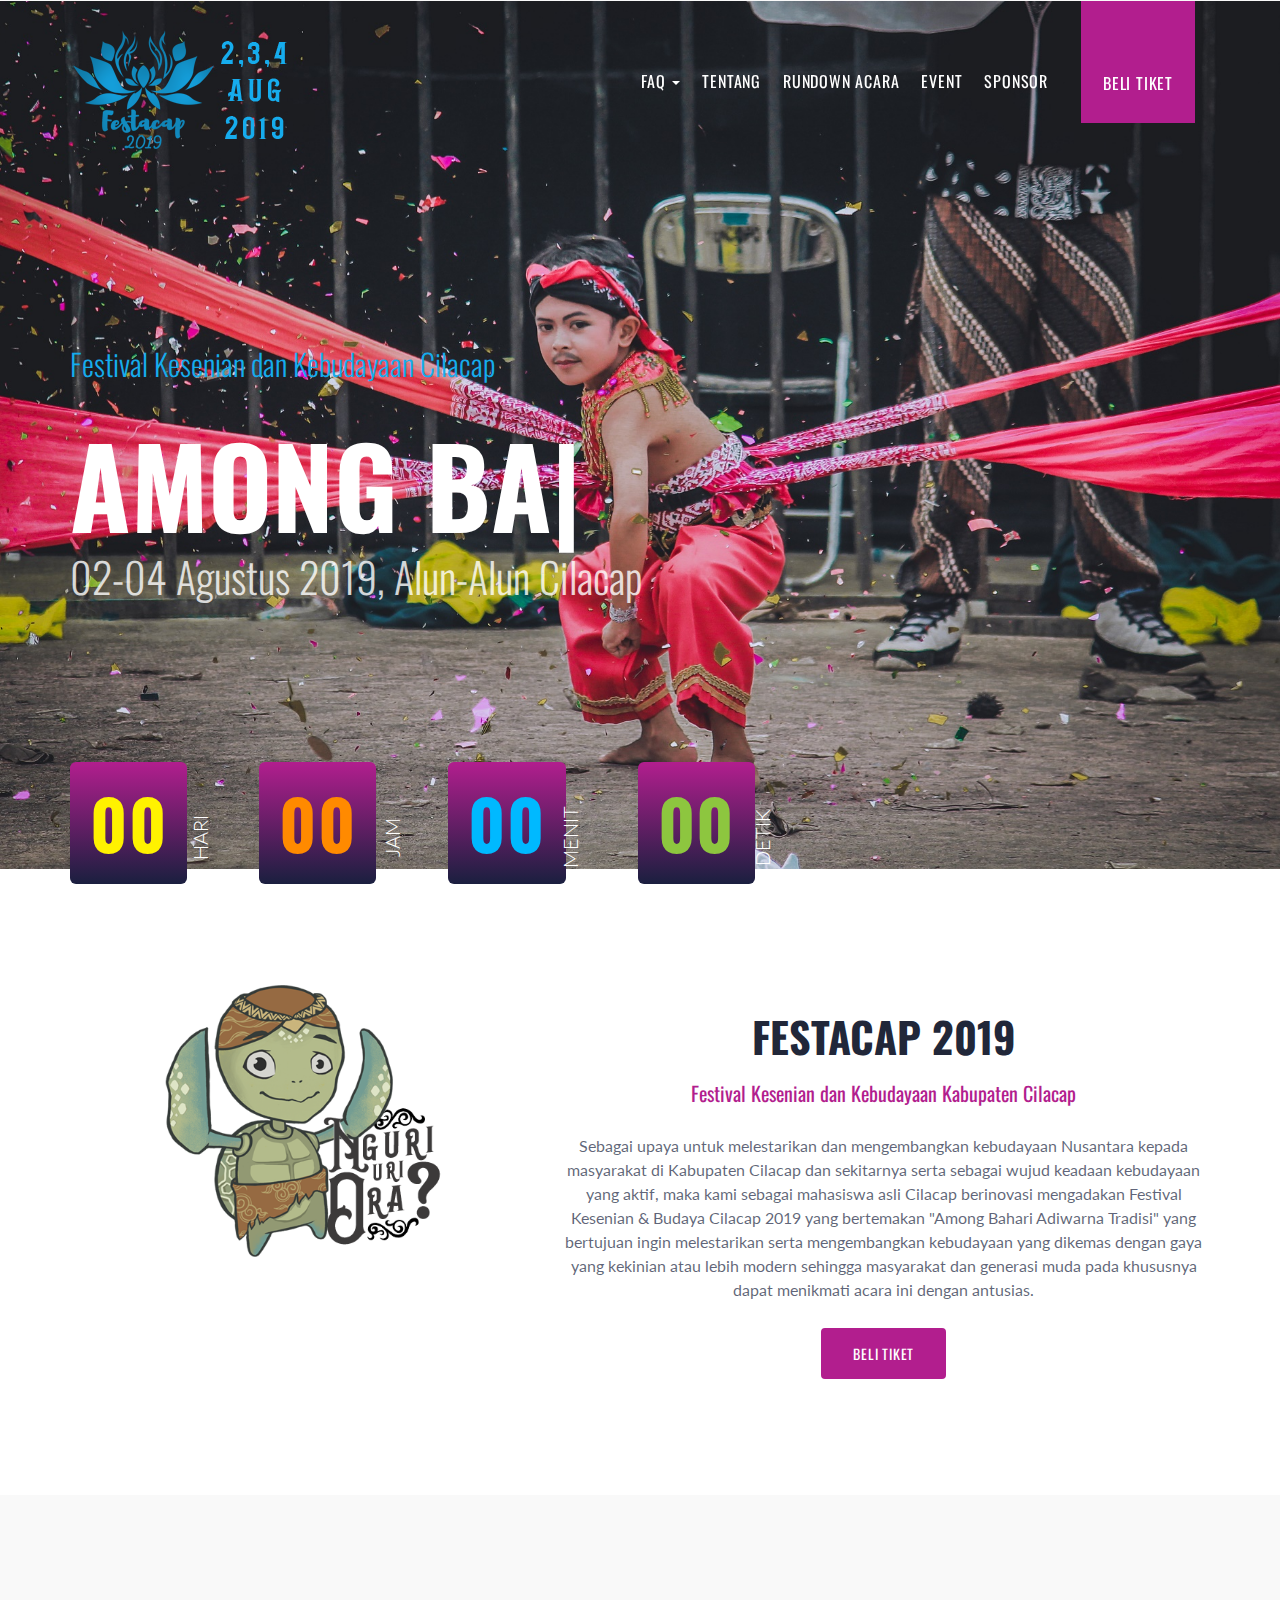
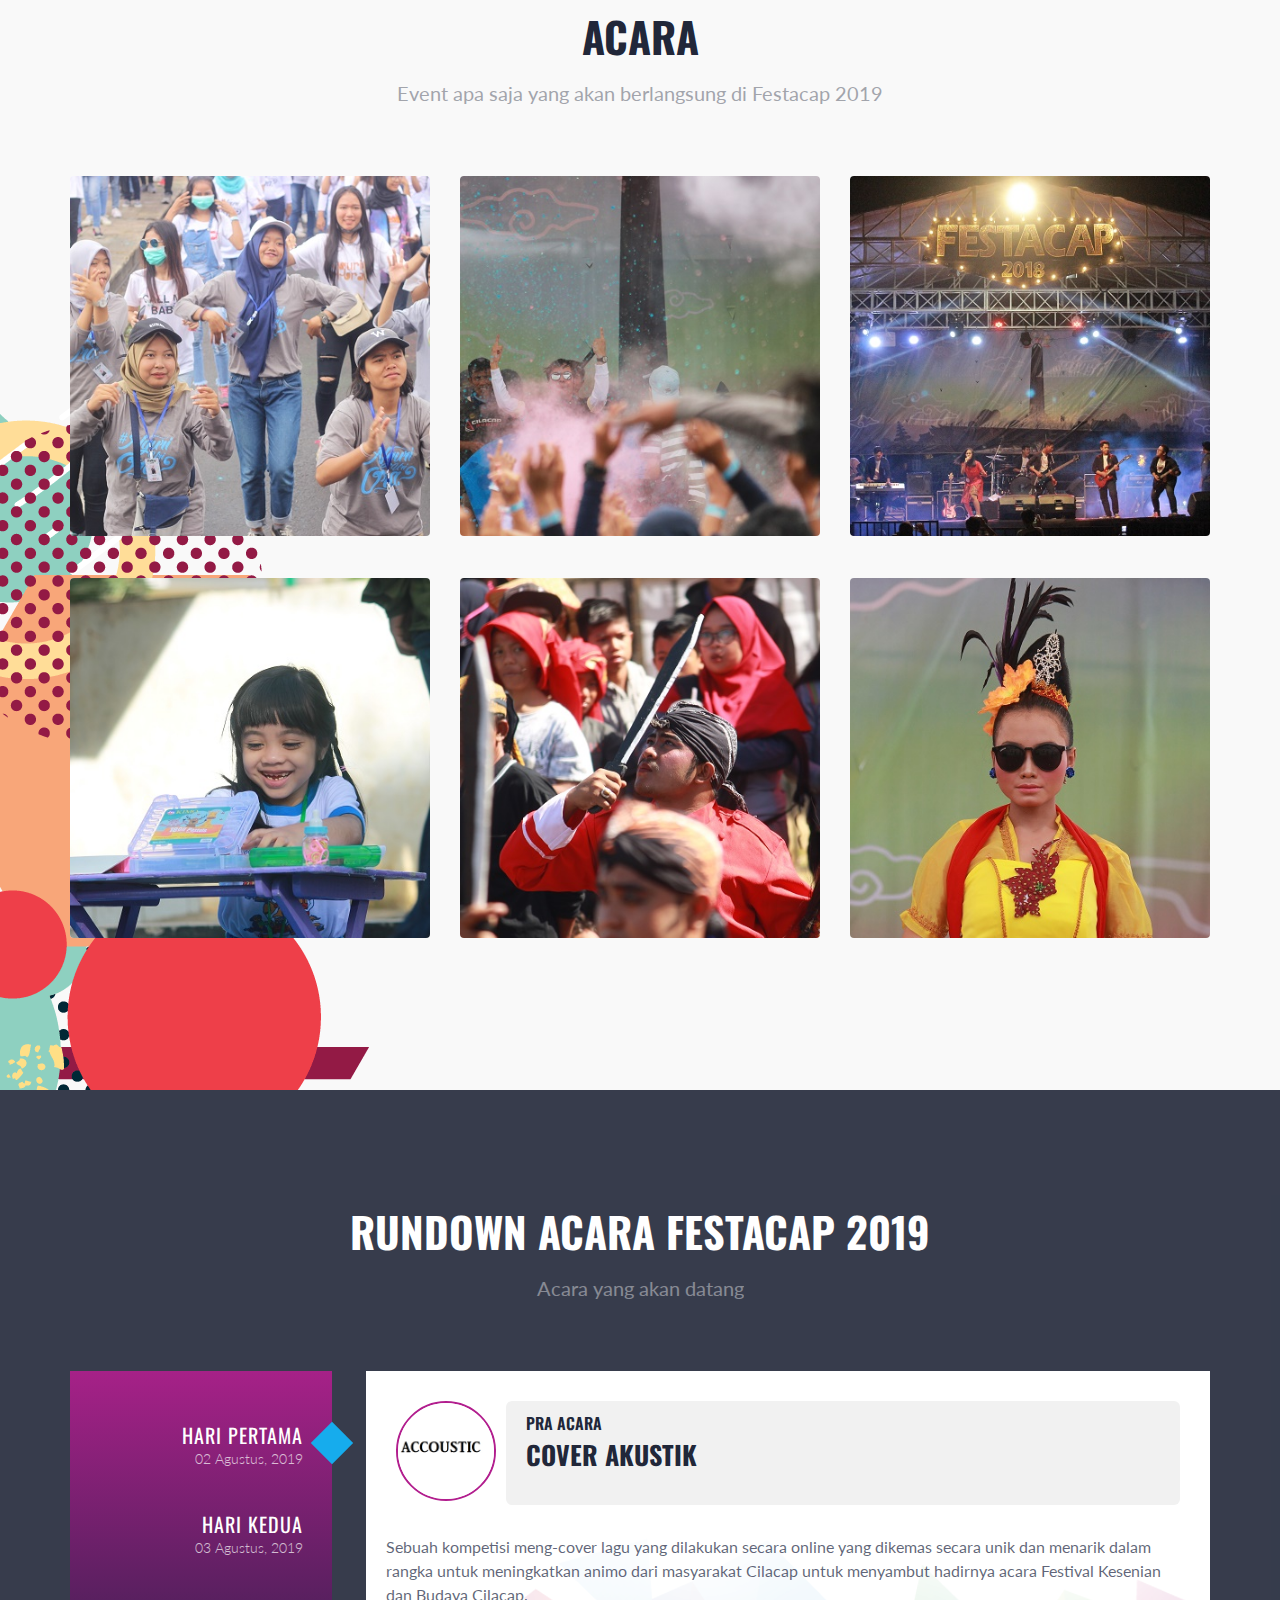
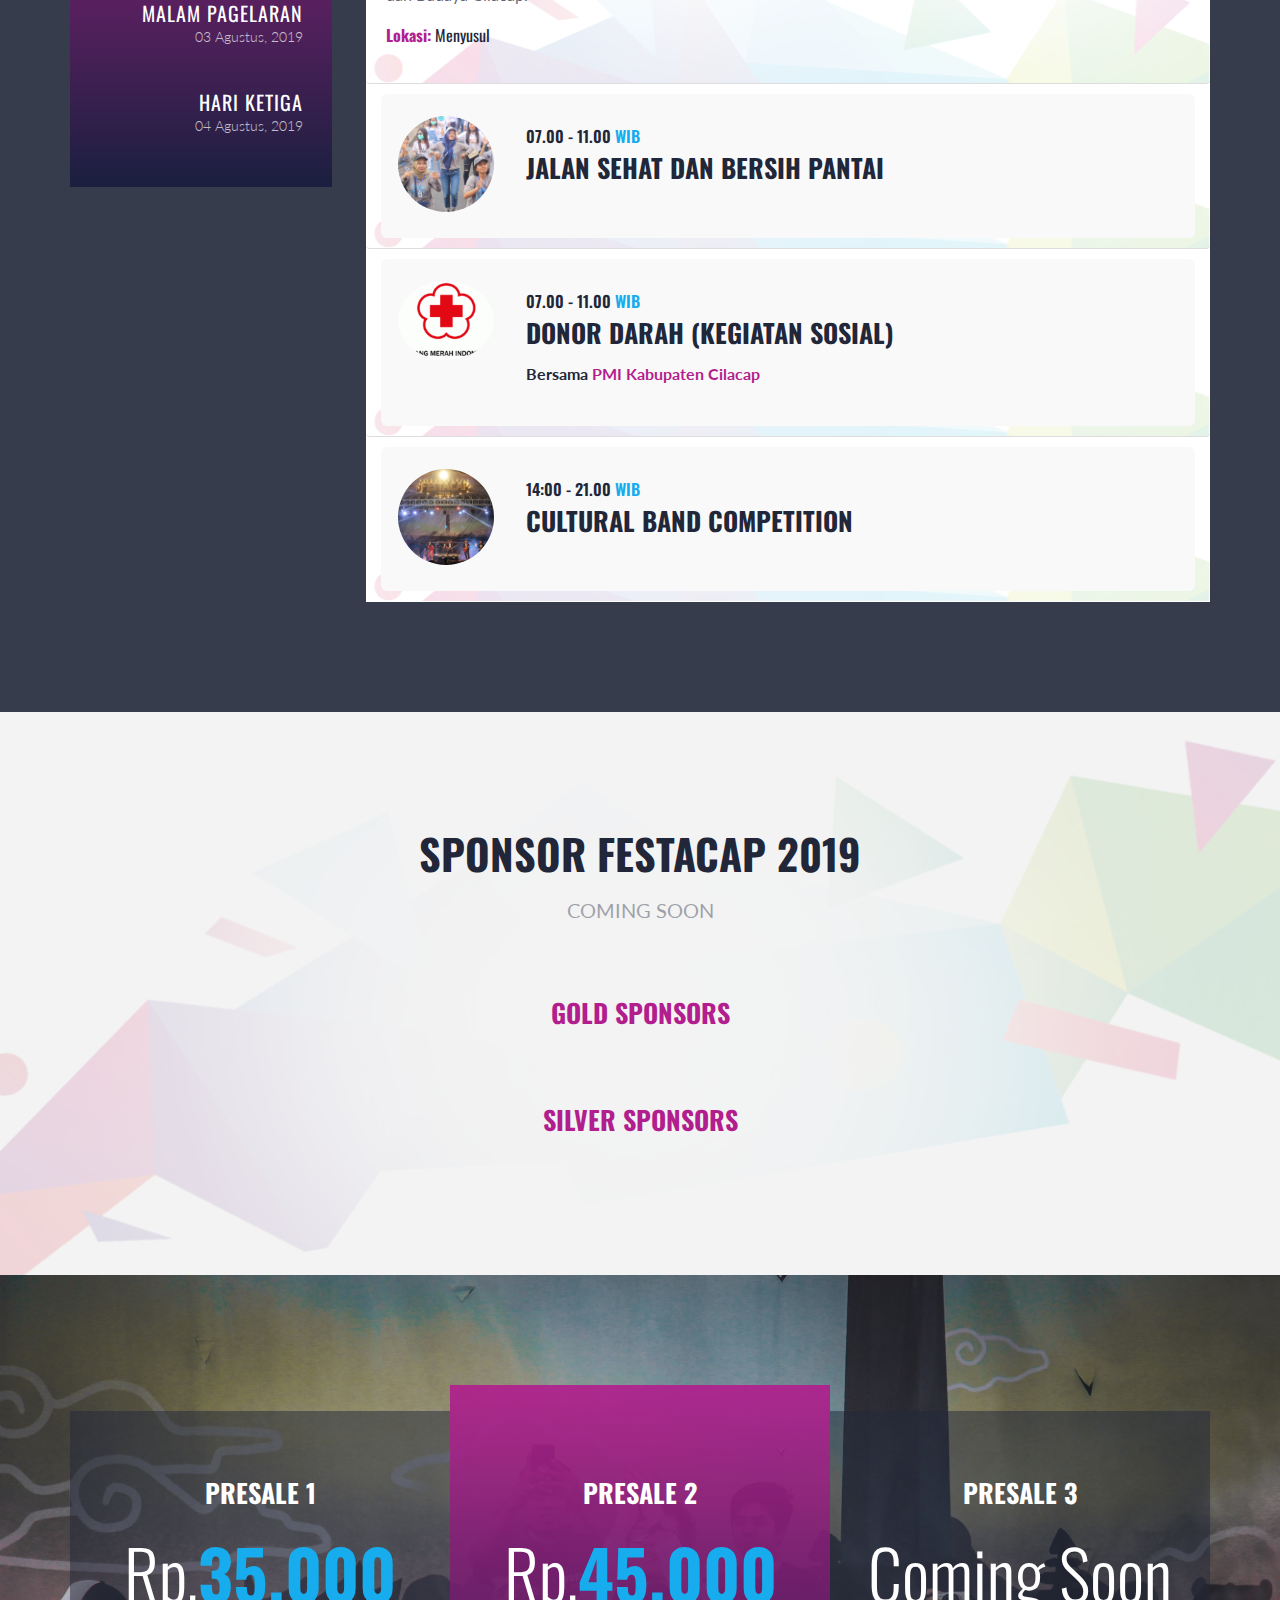
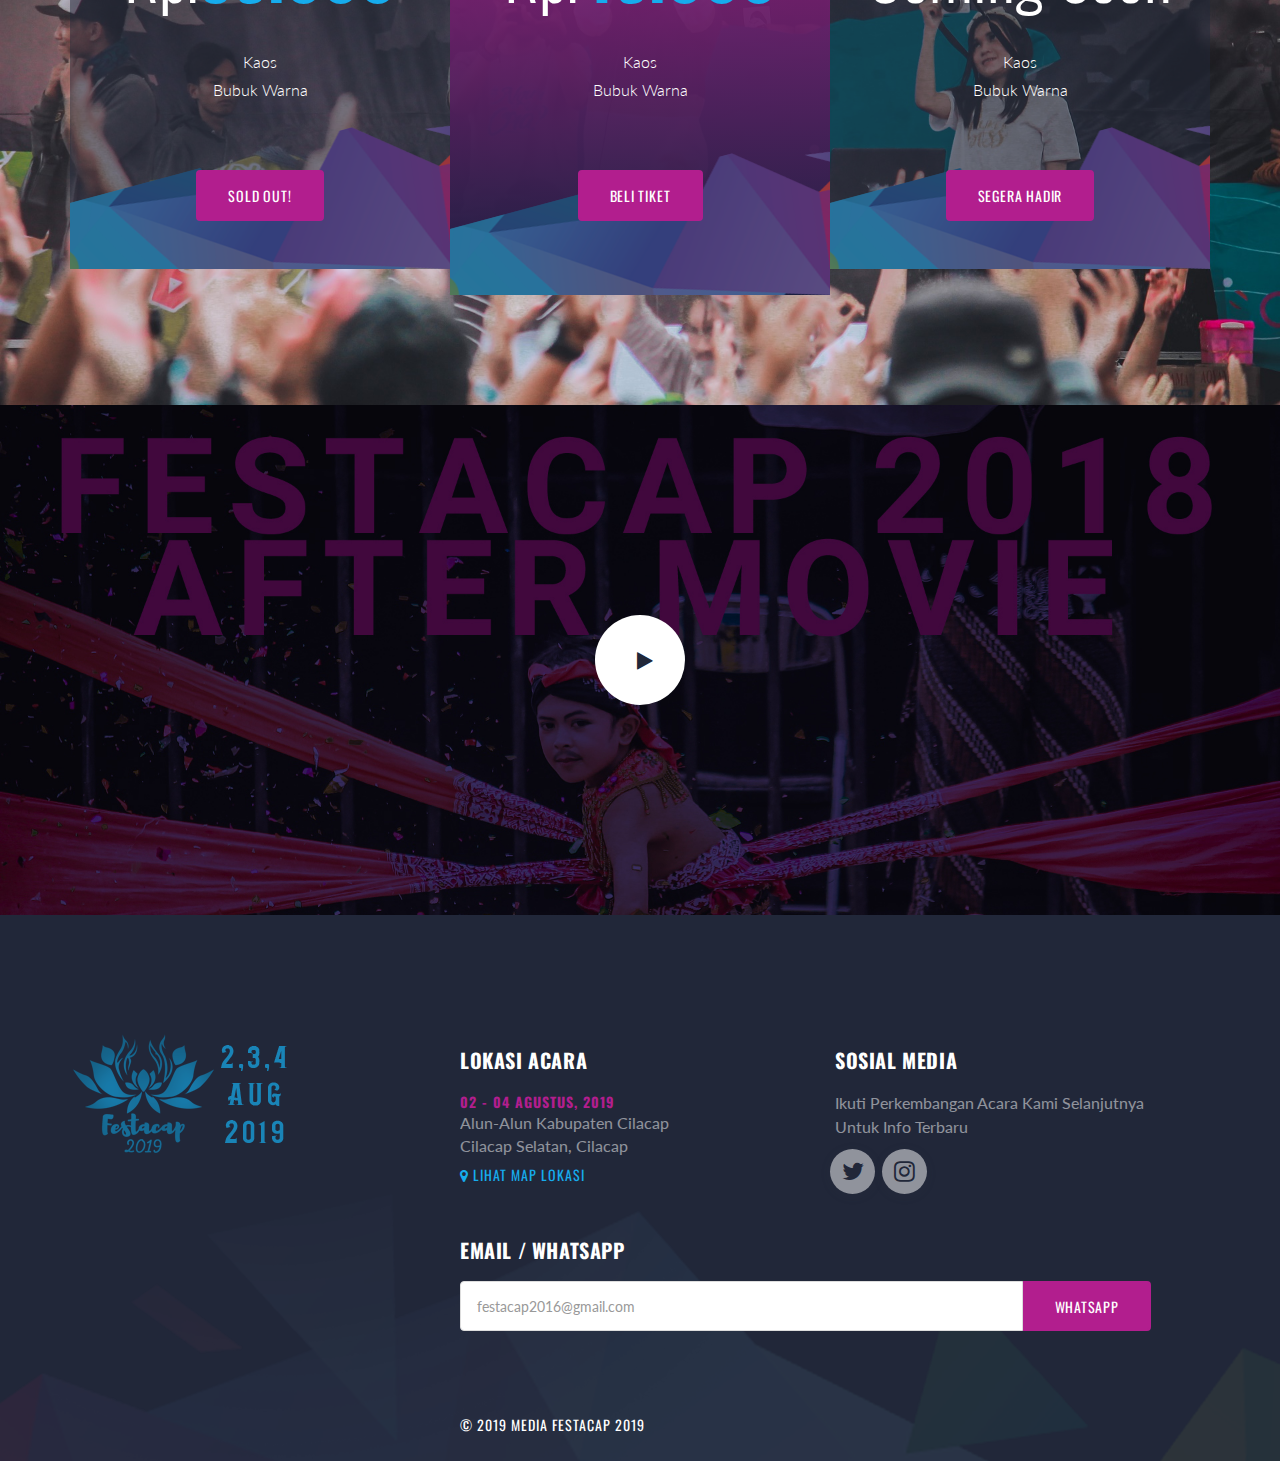
==== commit 087920d7: "[UPDATE] META" ====
--- a/index.html
+++ b/index.html
@@ -14,6 +14,7 @@
     <meta name="description" content="Festival Keseninan dan Kebudayaan Kabupaten Cilacap" />
     <meta name="keywords" content="Event, Conference, Meetup, HTML5" />
     <meta name="author" content="festacap.id" />
+    <meta name="image" content="assets/img/logo1.png">
 
     <!-- twitter card starts from here, if you don't need remove this section -->
     <meta name="twitter:card" content="summary" />
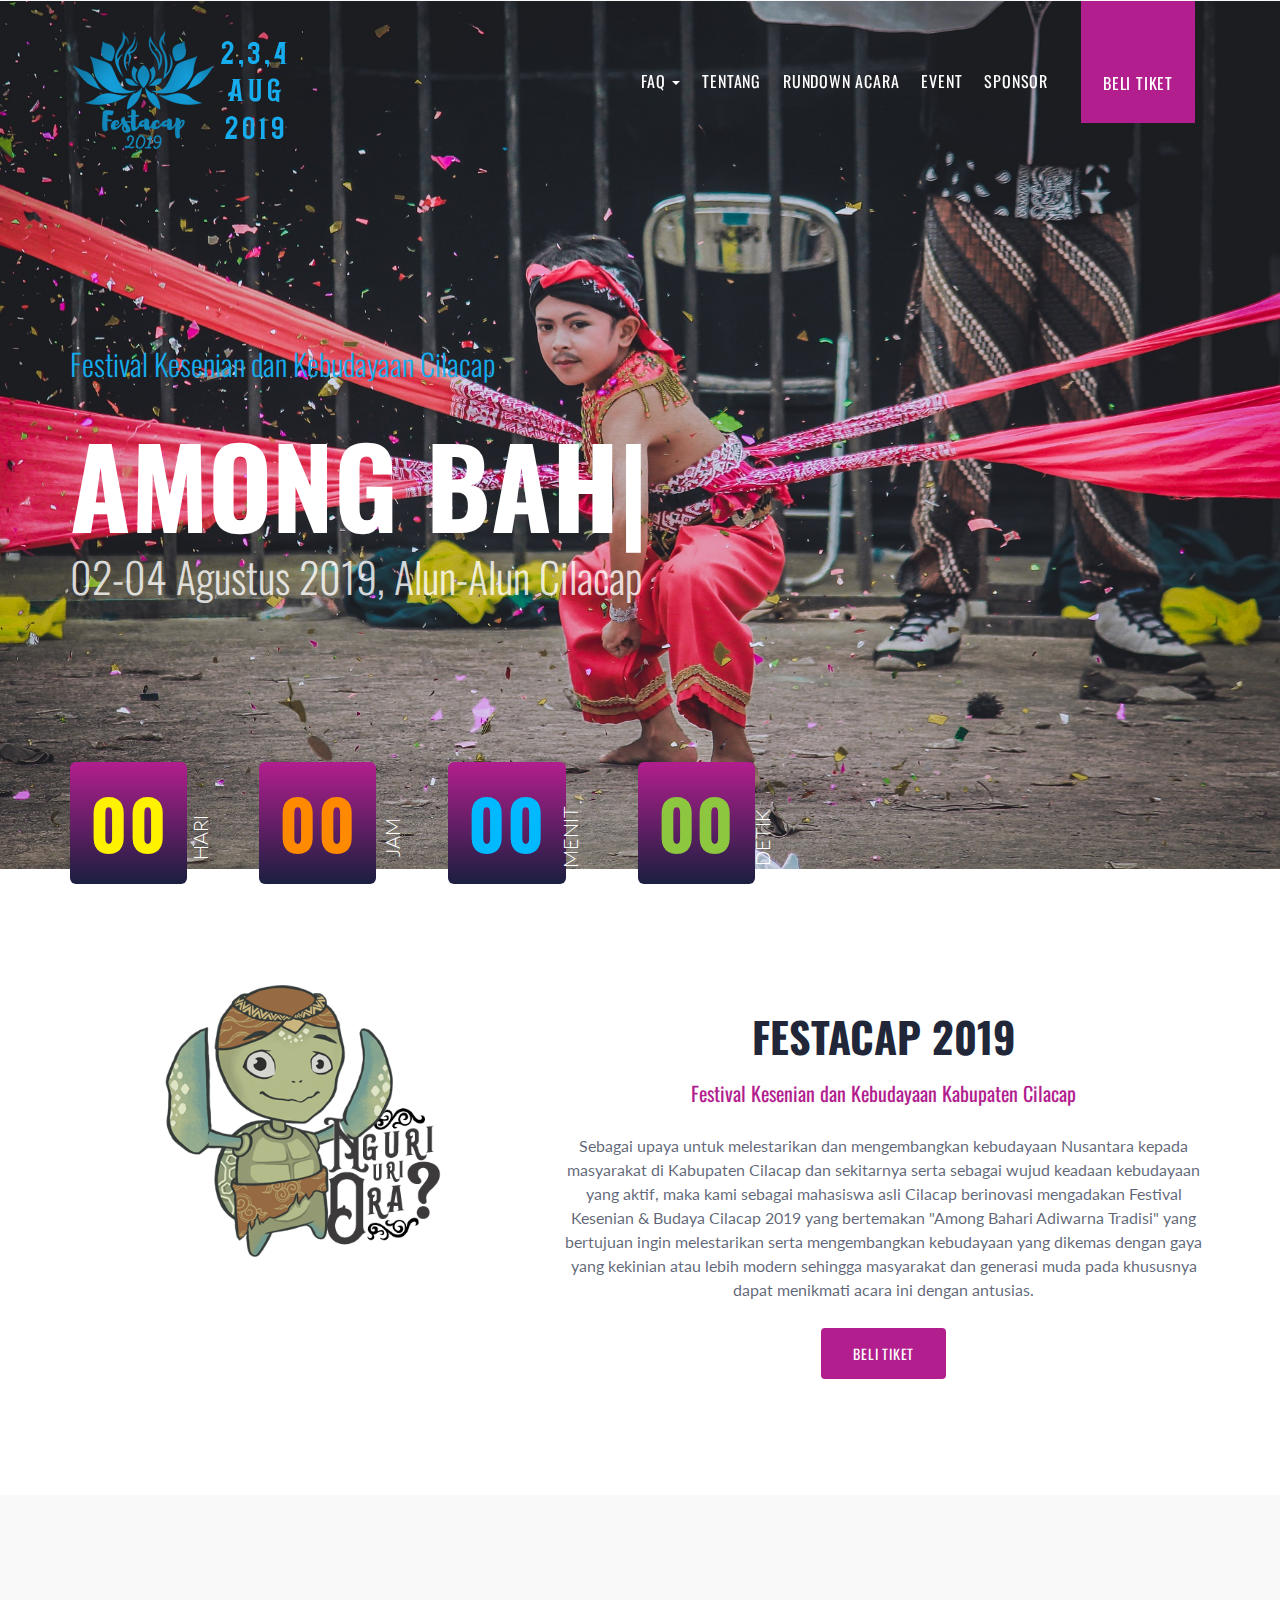
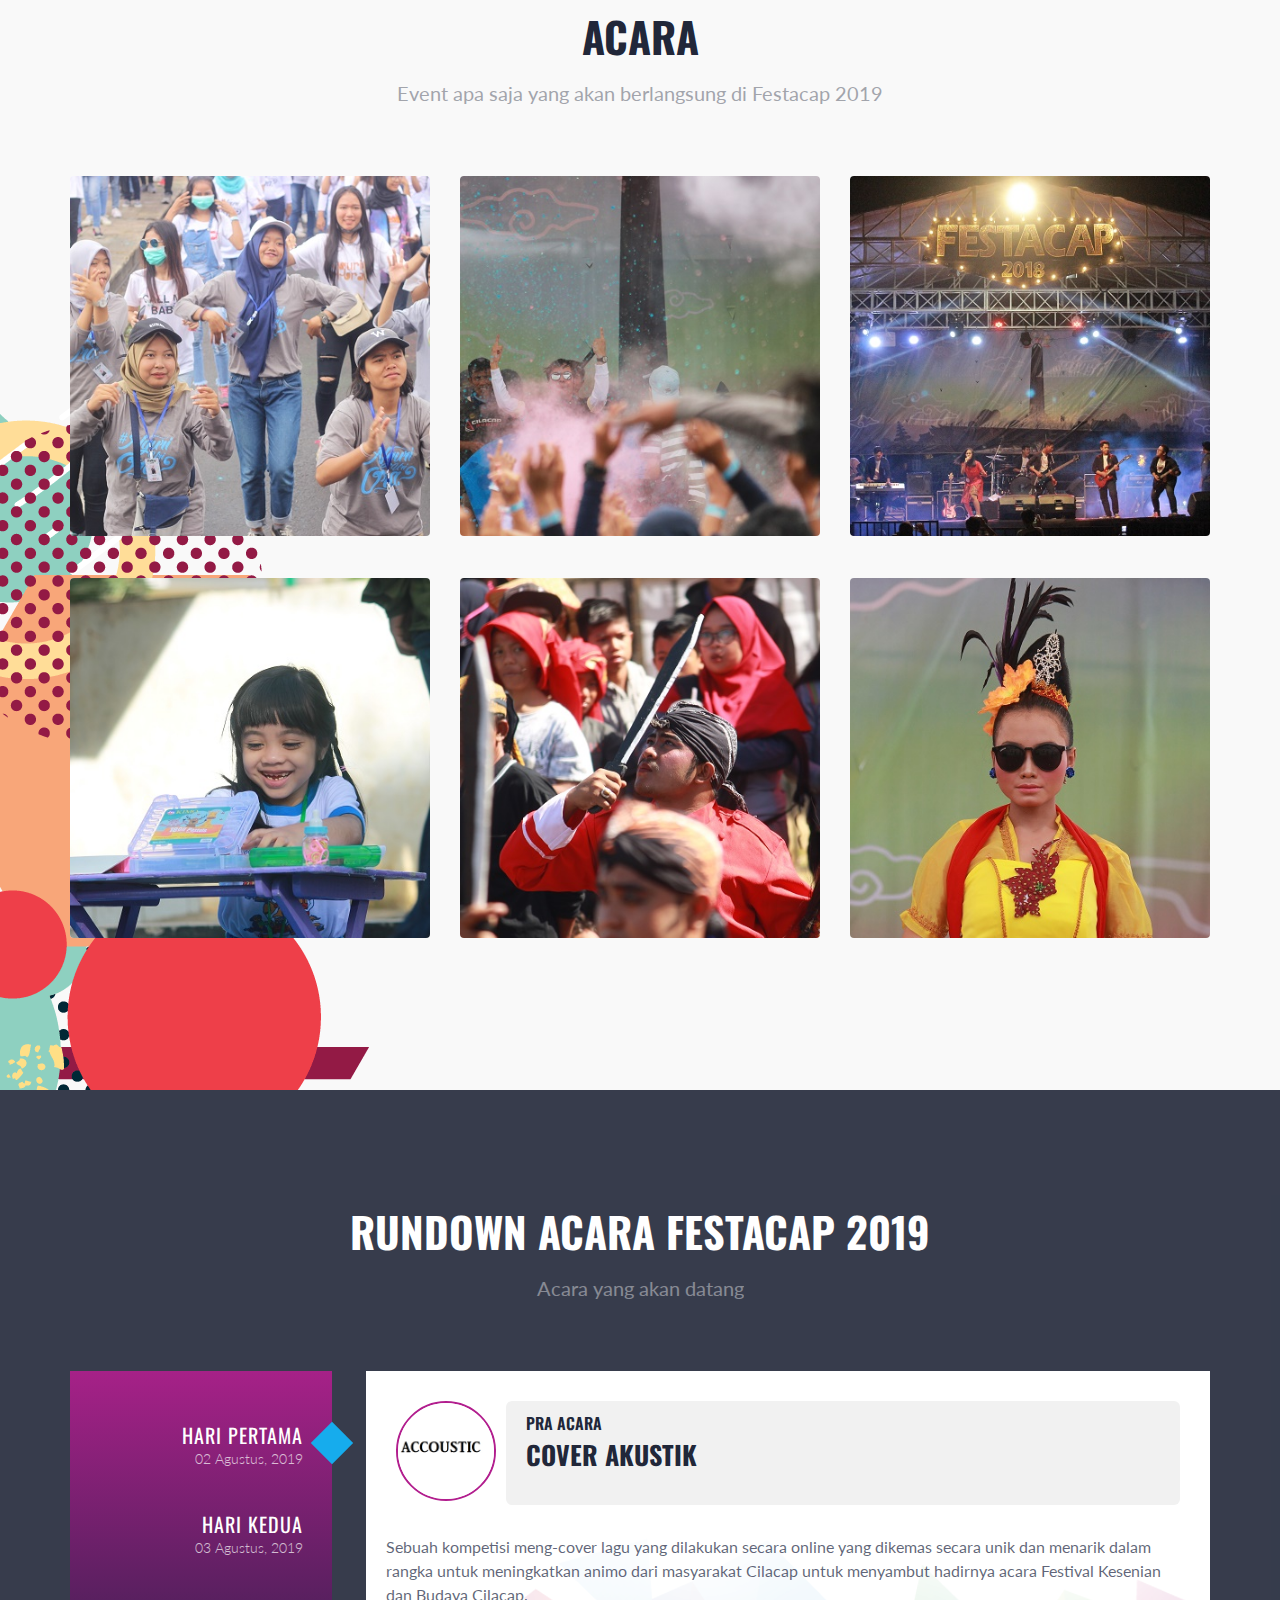
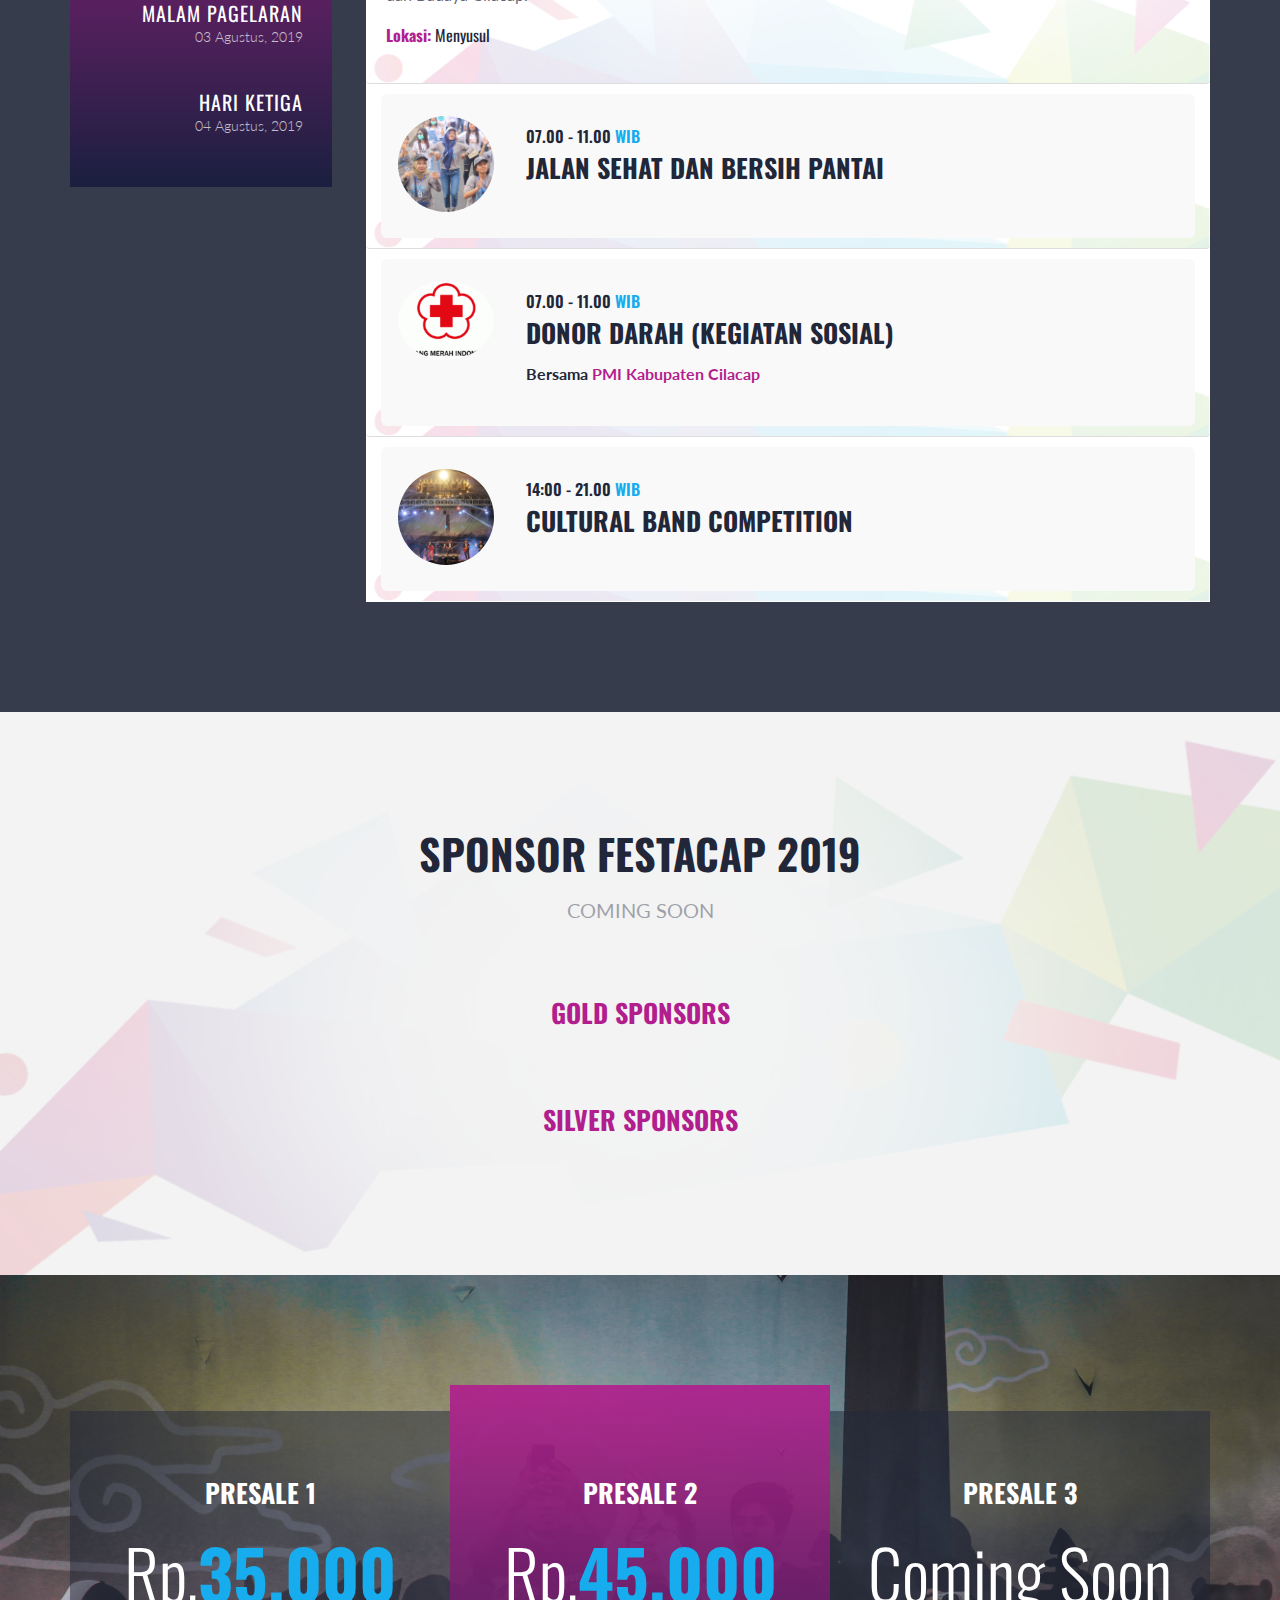
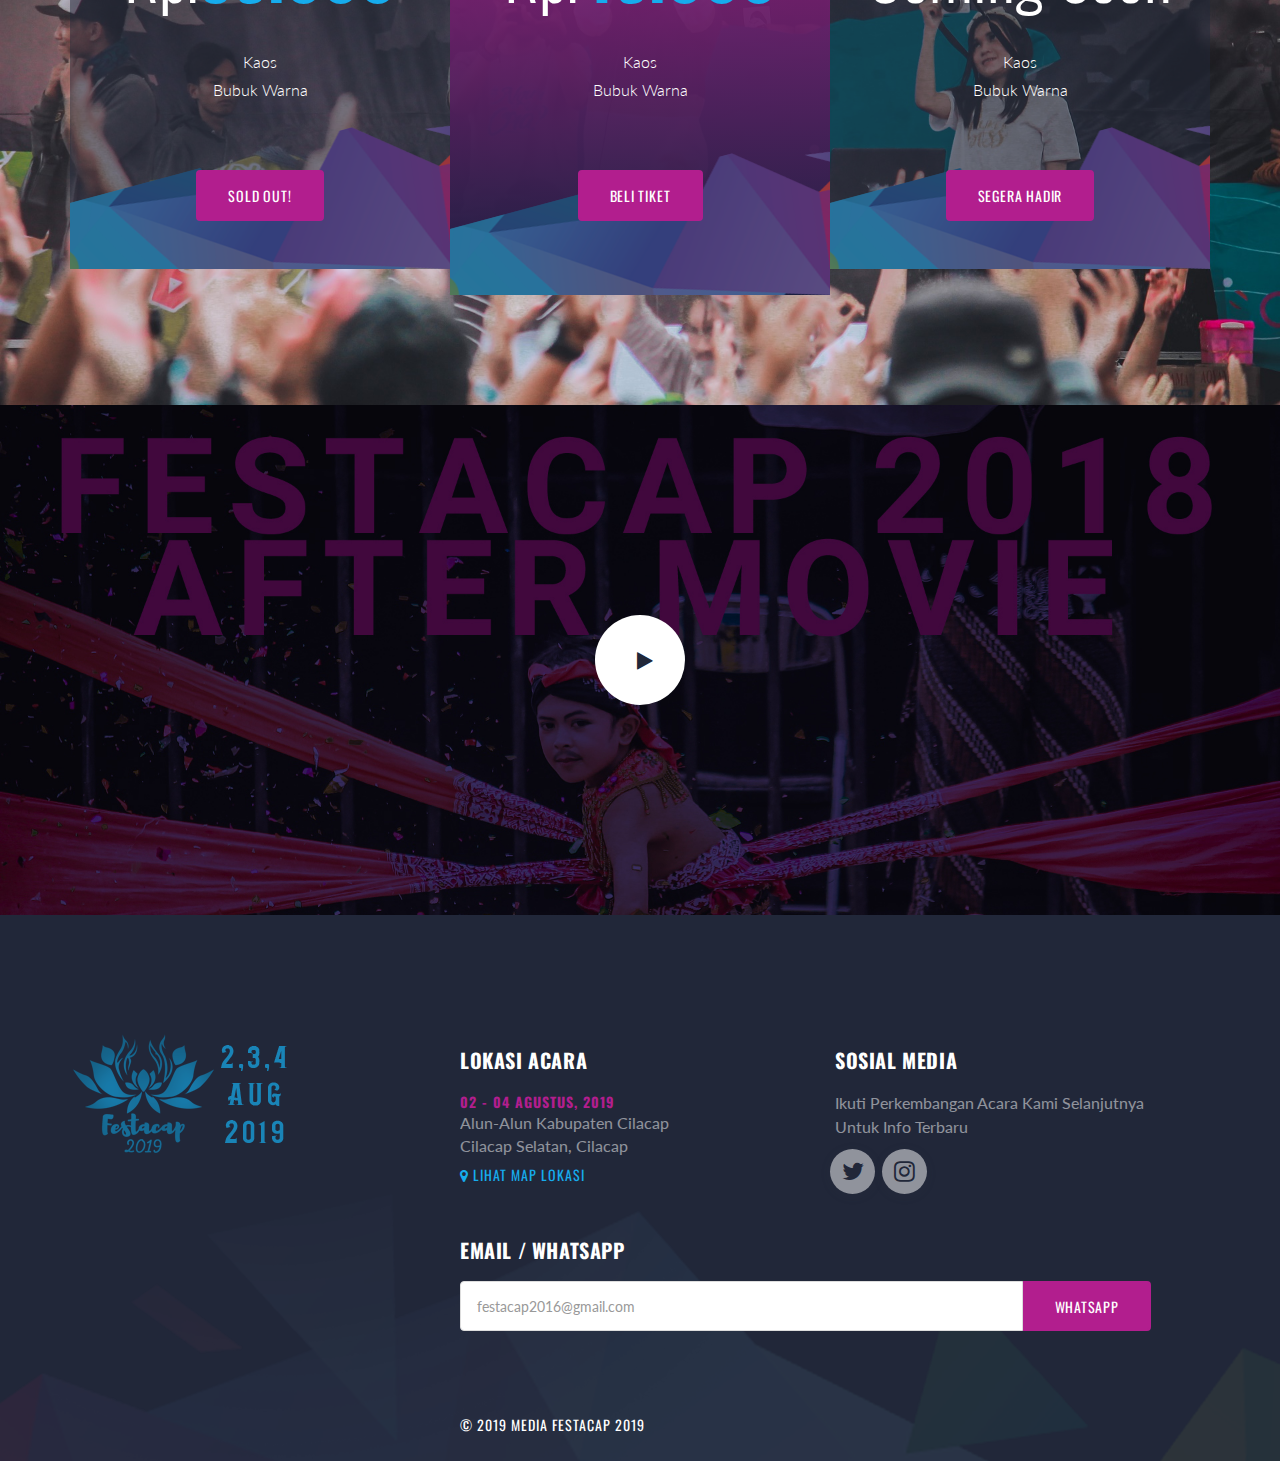
==== commit 48f04695: "Instagram + Twitter Change" ====
--- a/index.html
+++ b/index.html
@@ -1003,8 +1003,8 @@
                                             </p>
                                             <ul class="list-inline csi-social">
 
-                                                <li><a href="www.twitter.com/festacap2019"><i class="fa fa-twitter" aria-hidden="true"></i></a></li>
-                                                <li><a href="www.twitter.com/festacap2019"><i class="fa fa-instagram" aria-hidden="true"></i></a></li>
+                                                <li><a href="https://twitter.com/festacap2019"><i class="fa fa-twitter" aria-hidden="true"></i></a></li>
+                                                <li><a href="https://instagram.com/festacap2019"><i class="fa fa-instagram" aria-hidden="true"></i></a></li>
 
                                                 </a></li>
                                             </ul>
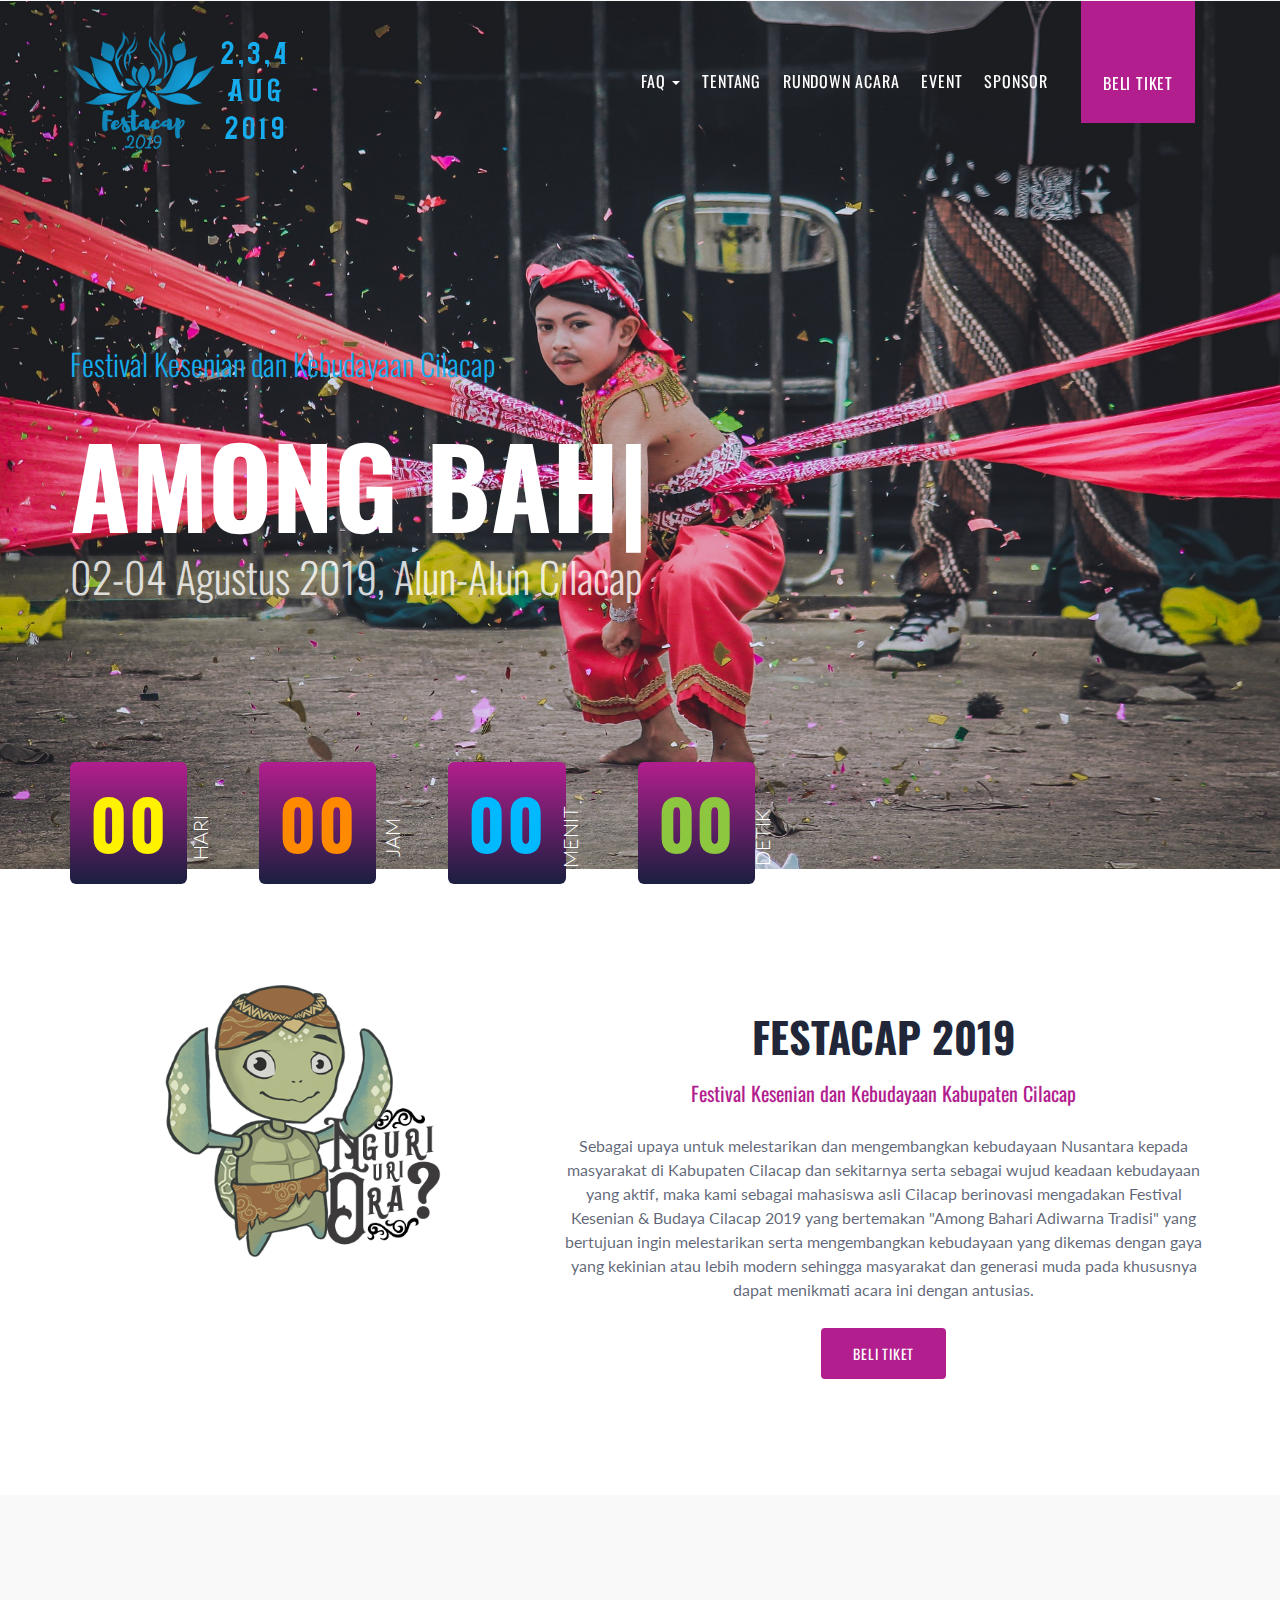
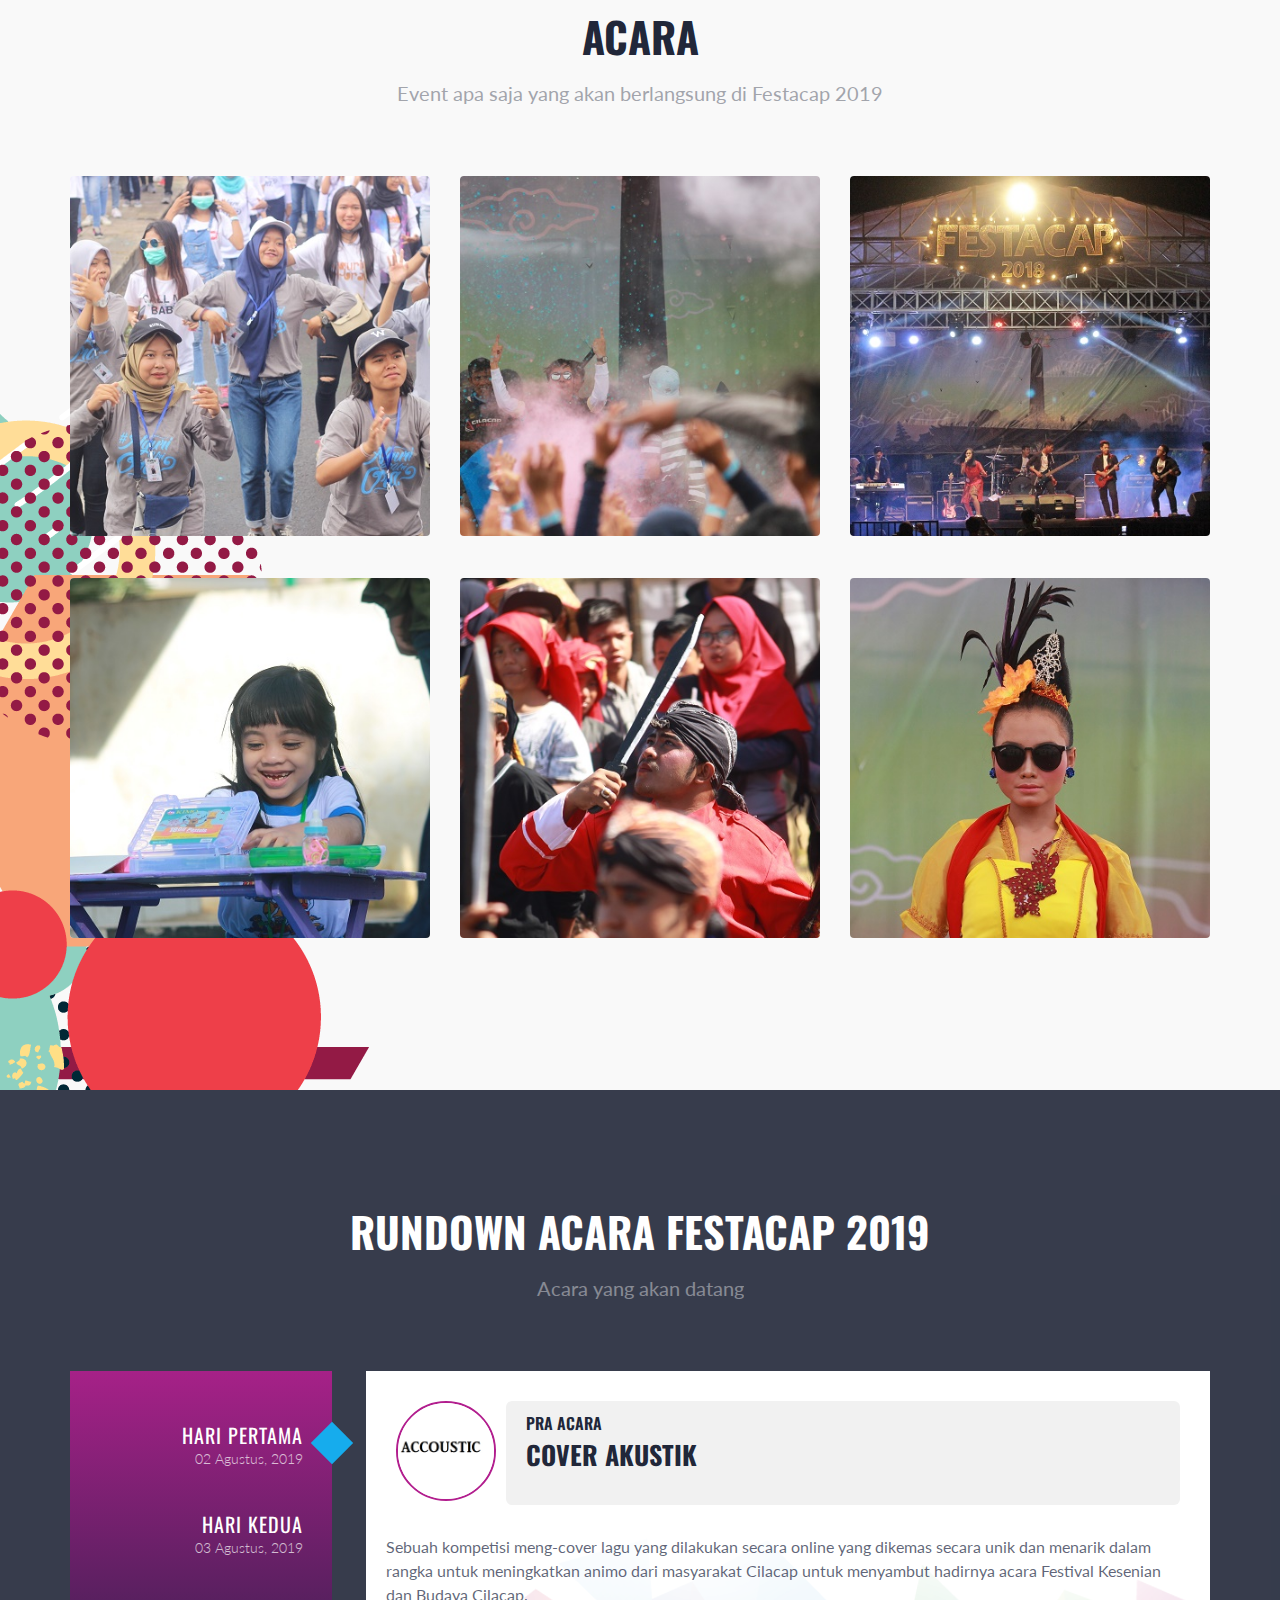
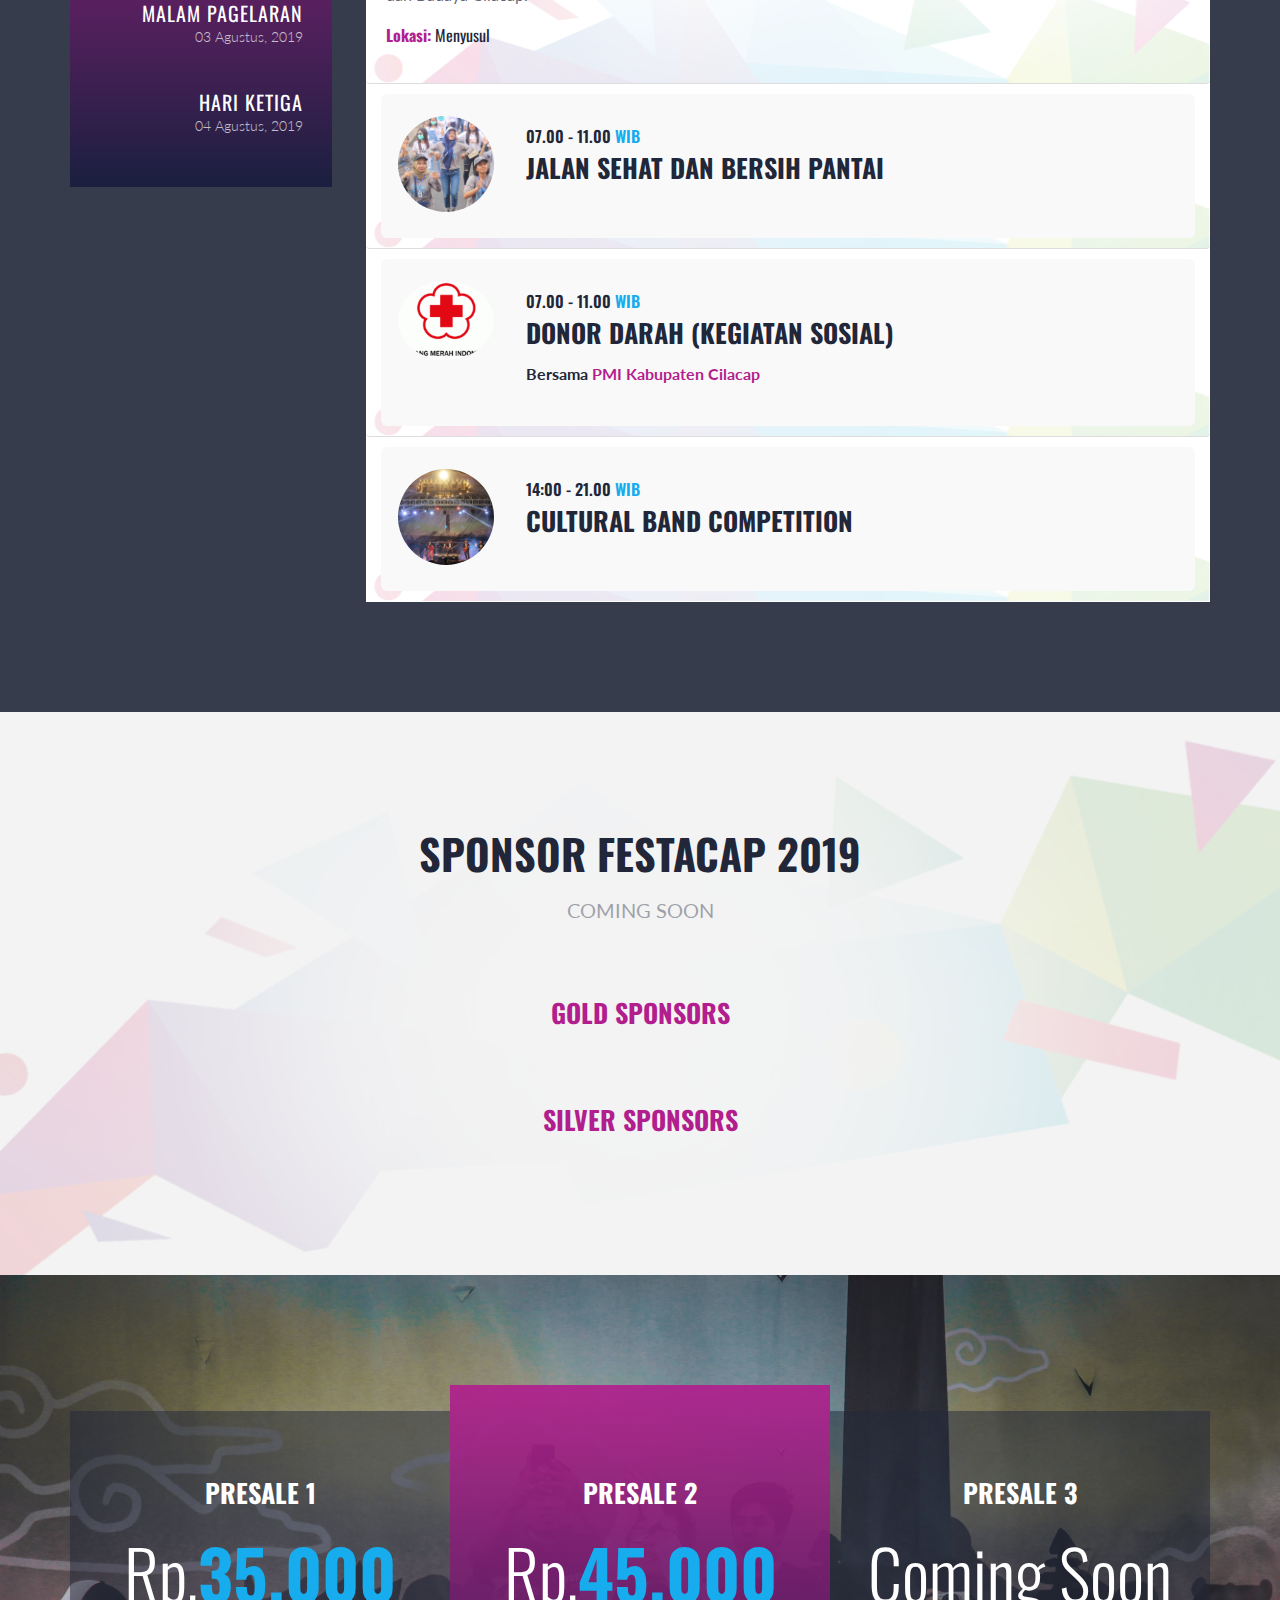
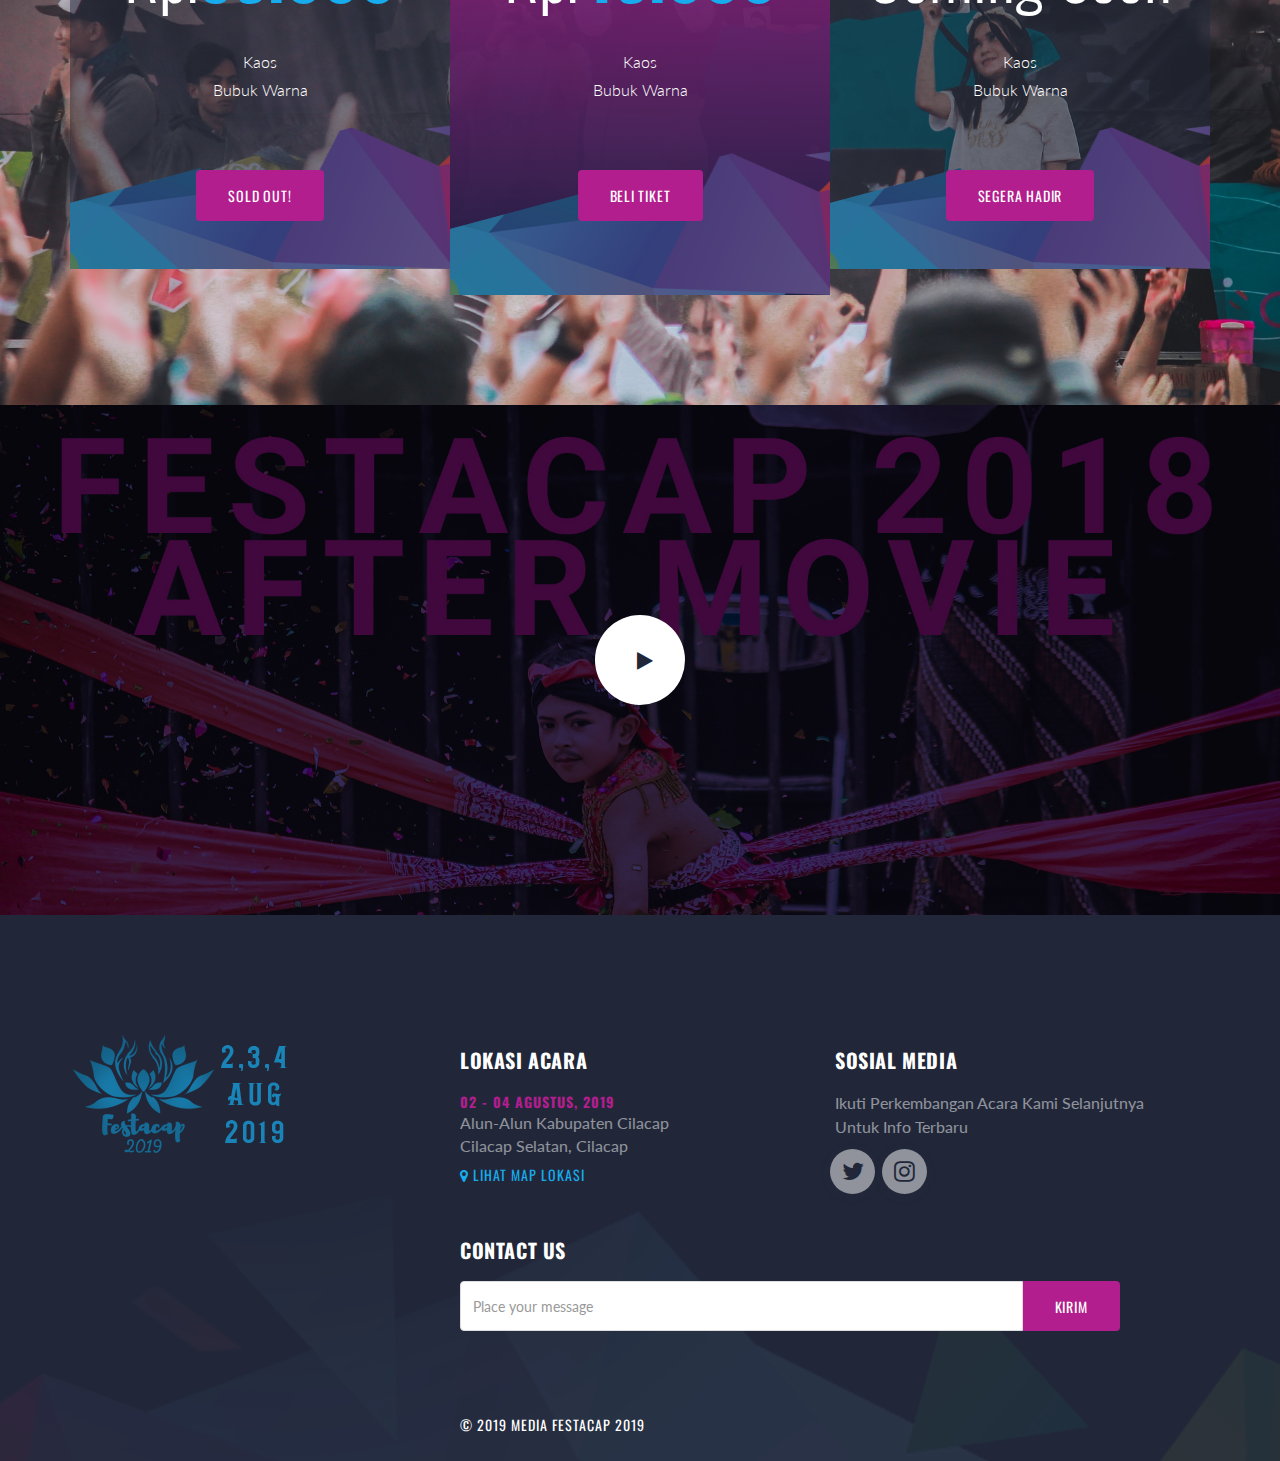
==== commit 1ce70771: "[ADD] Email form" ====
--- a/index.html
+++ b/index.html
@@ -1011,13 +1011,13 @@
                                         </div>
                                     </div>
                                     <div class="csi-subscriber">
-                                        <h3 class="footer-title">Email / Whatsapp</h3>
-                                        <form class="subscribe-form csi-subscribe-form" >
+                                        <h3 class="footer-title">Contact Us</h3>
+                                        <form action="mailto:humas@festacap.id" class="subscribe-form csi-subscribe-form" >
                                             <div class="form-group form-group-email">
-                                                <input type="email" id="subscribe" placeholder=" festacap2016@gmail.com" class="form-control csi-input-form form-control"  />
+                                                <input type="email" id="subscribe" placeholder="Place your message" class="form-control csi-input-form form-control"  />
                                             </div>
                                             <div class="form-group form-group-submit">
-                                                <button type="submit" name="csi-submit" id="csi-submit" class="csi-btn csi-submit"><span>Whatsapp</span></button>
+                                                <button type="submit" name="csi-submit" id="csi-submit" class="csi-btn csi-submit"><span>Kirim</span></button>
                                             </div>
                                         </form>
                                     </div> <!--//.SUBSCRIBE-->
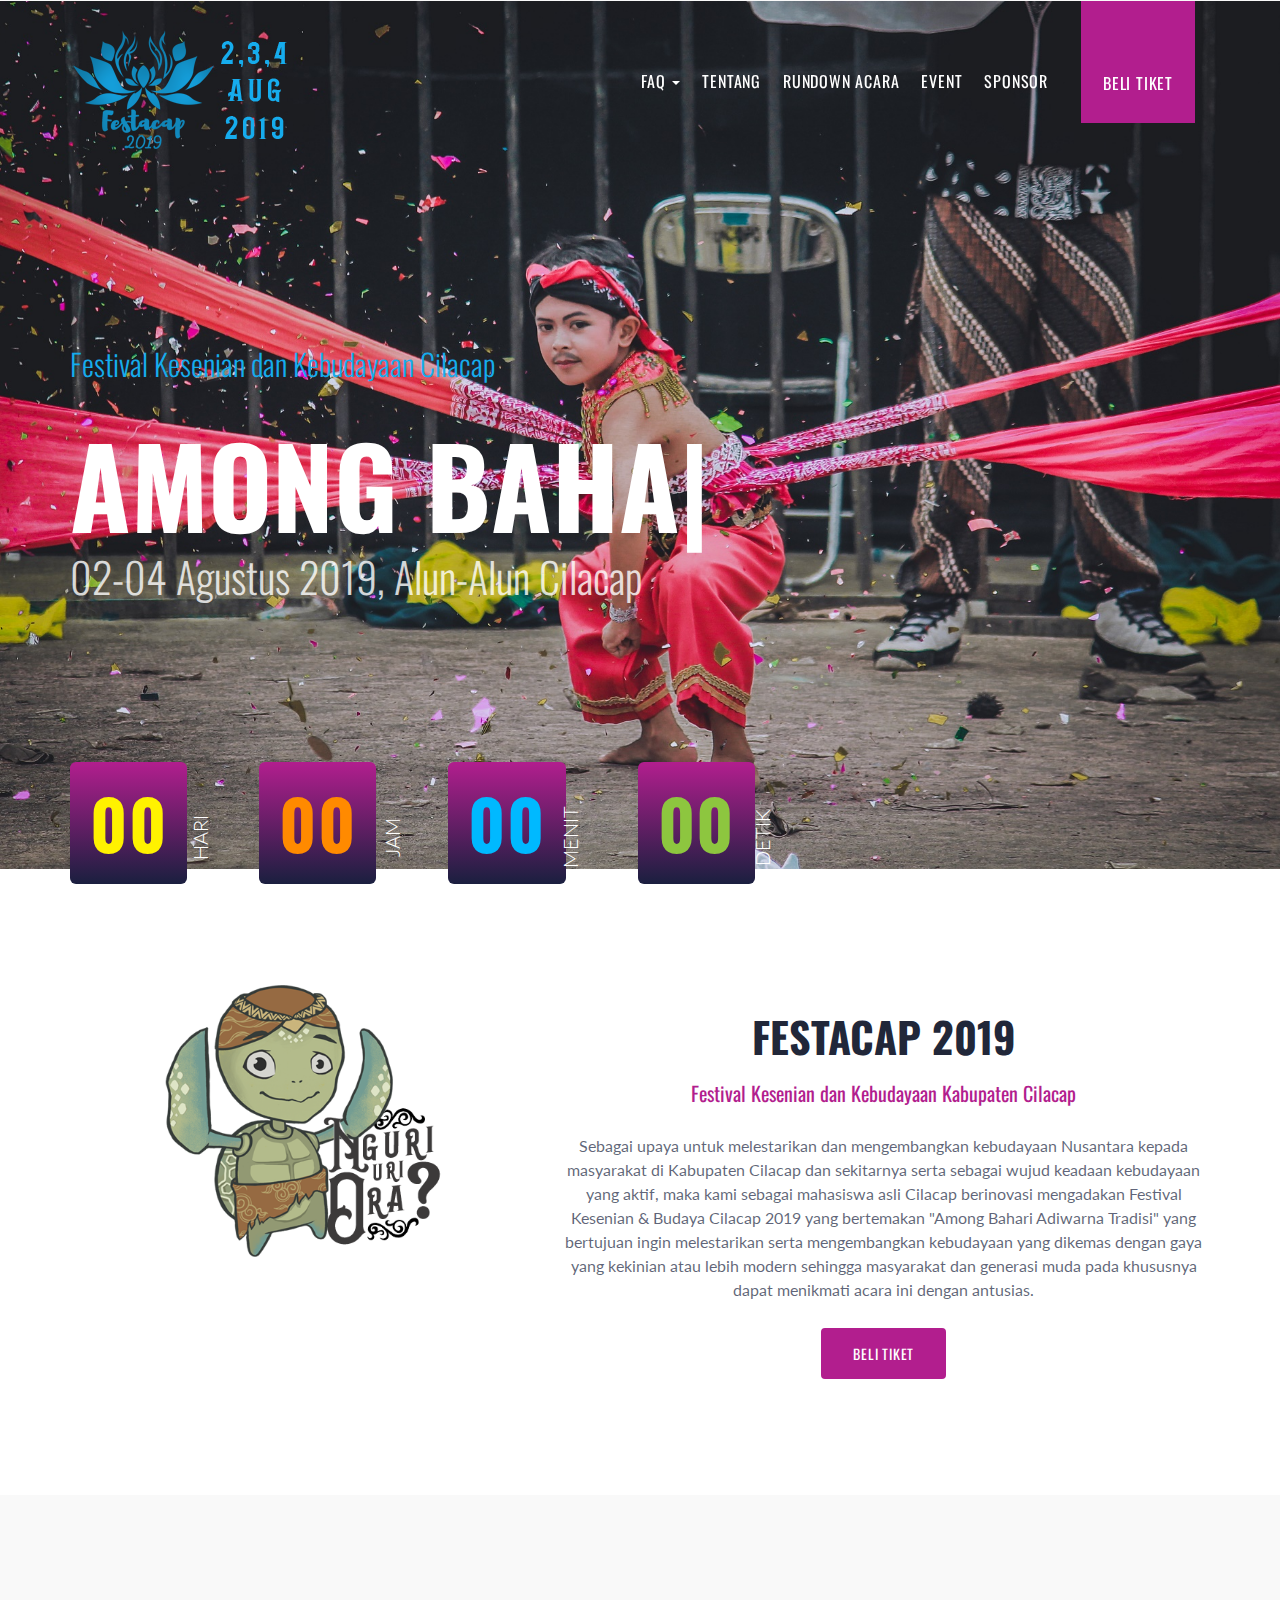
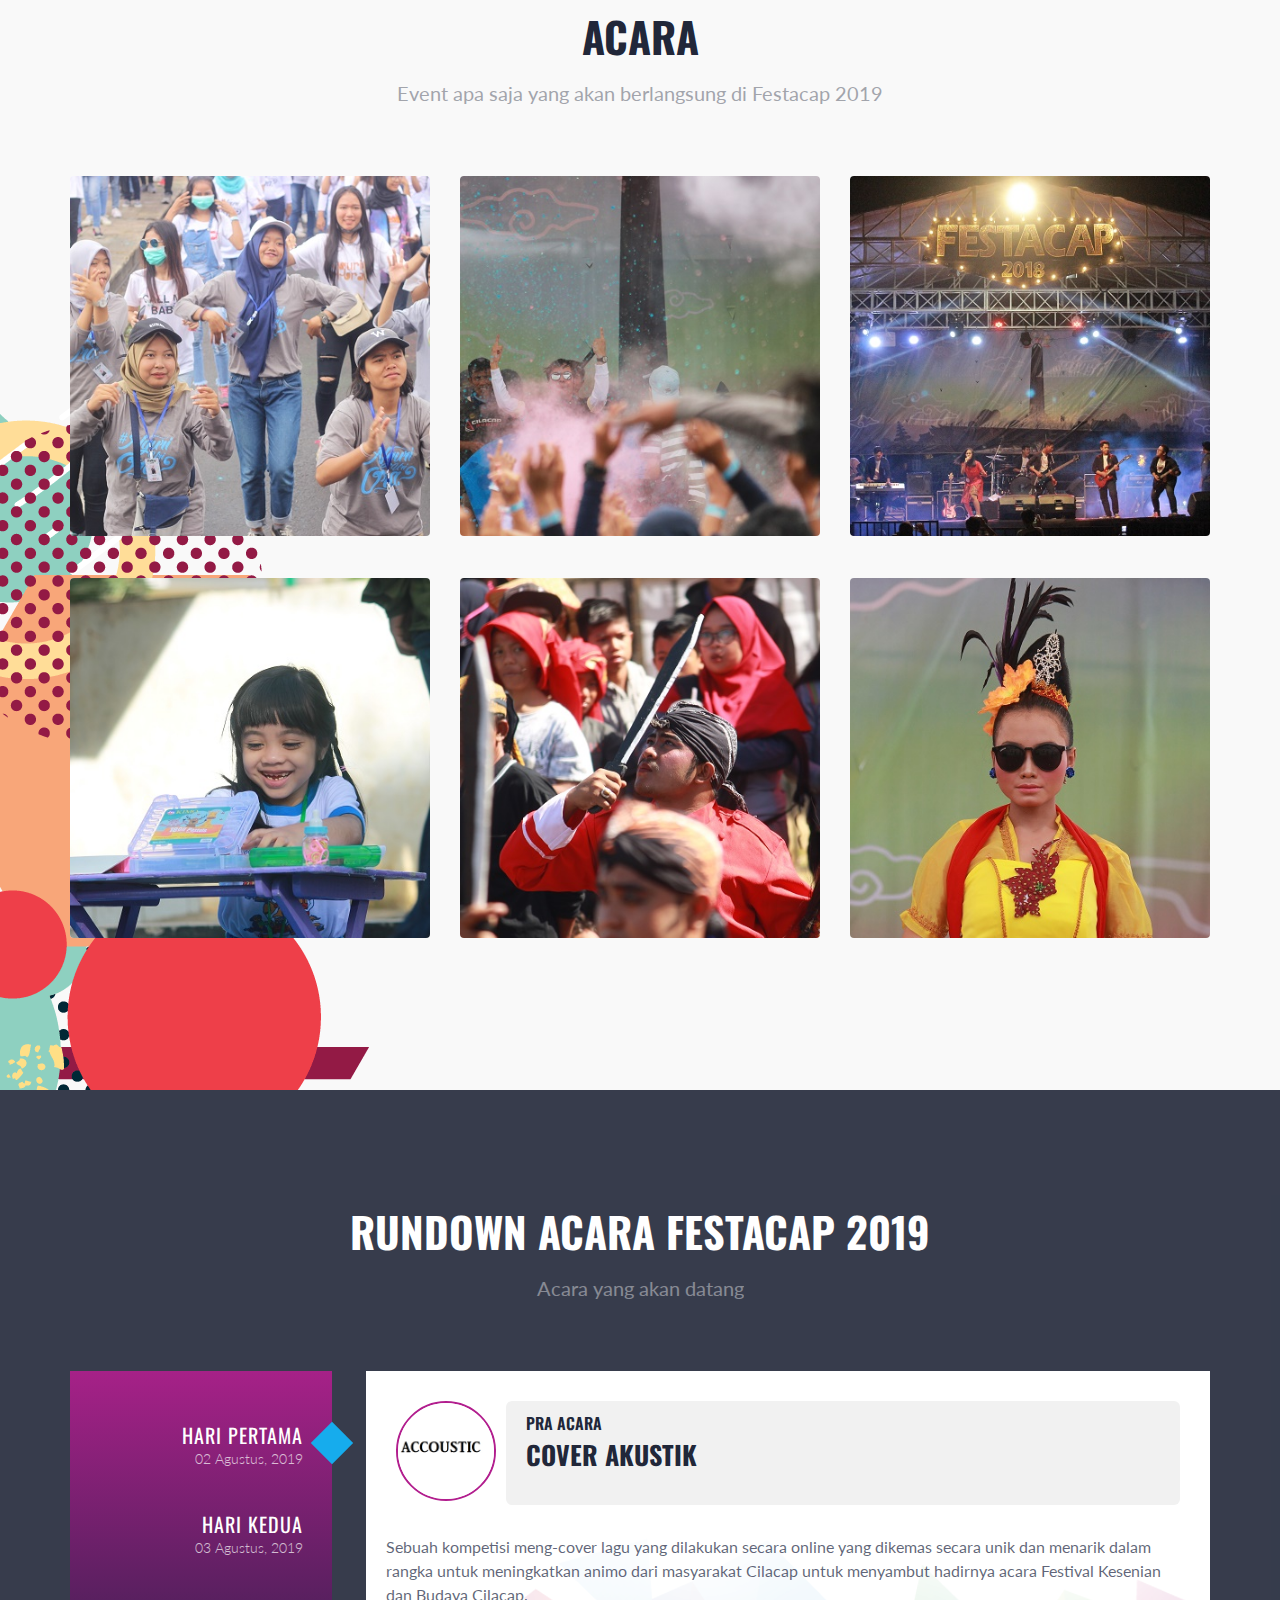
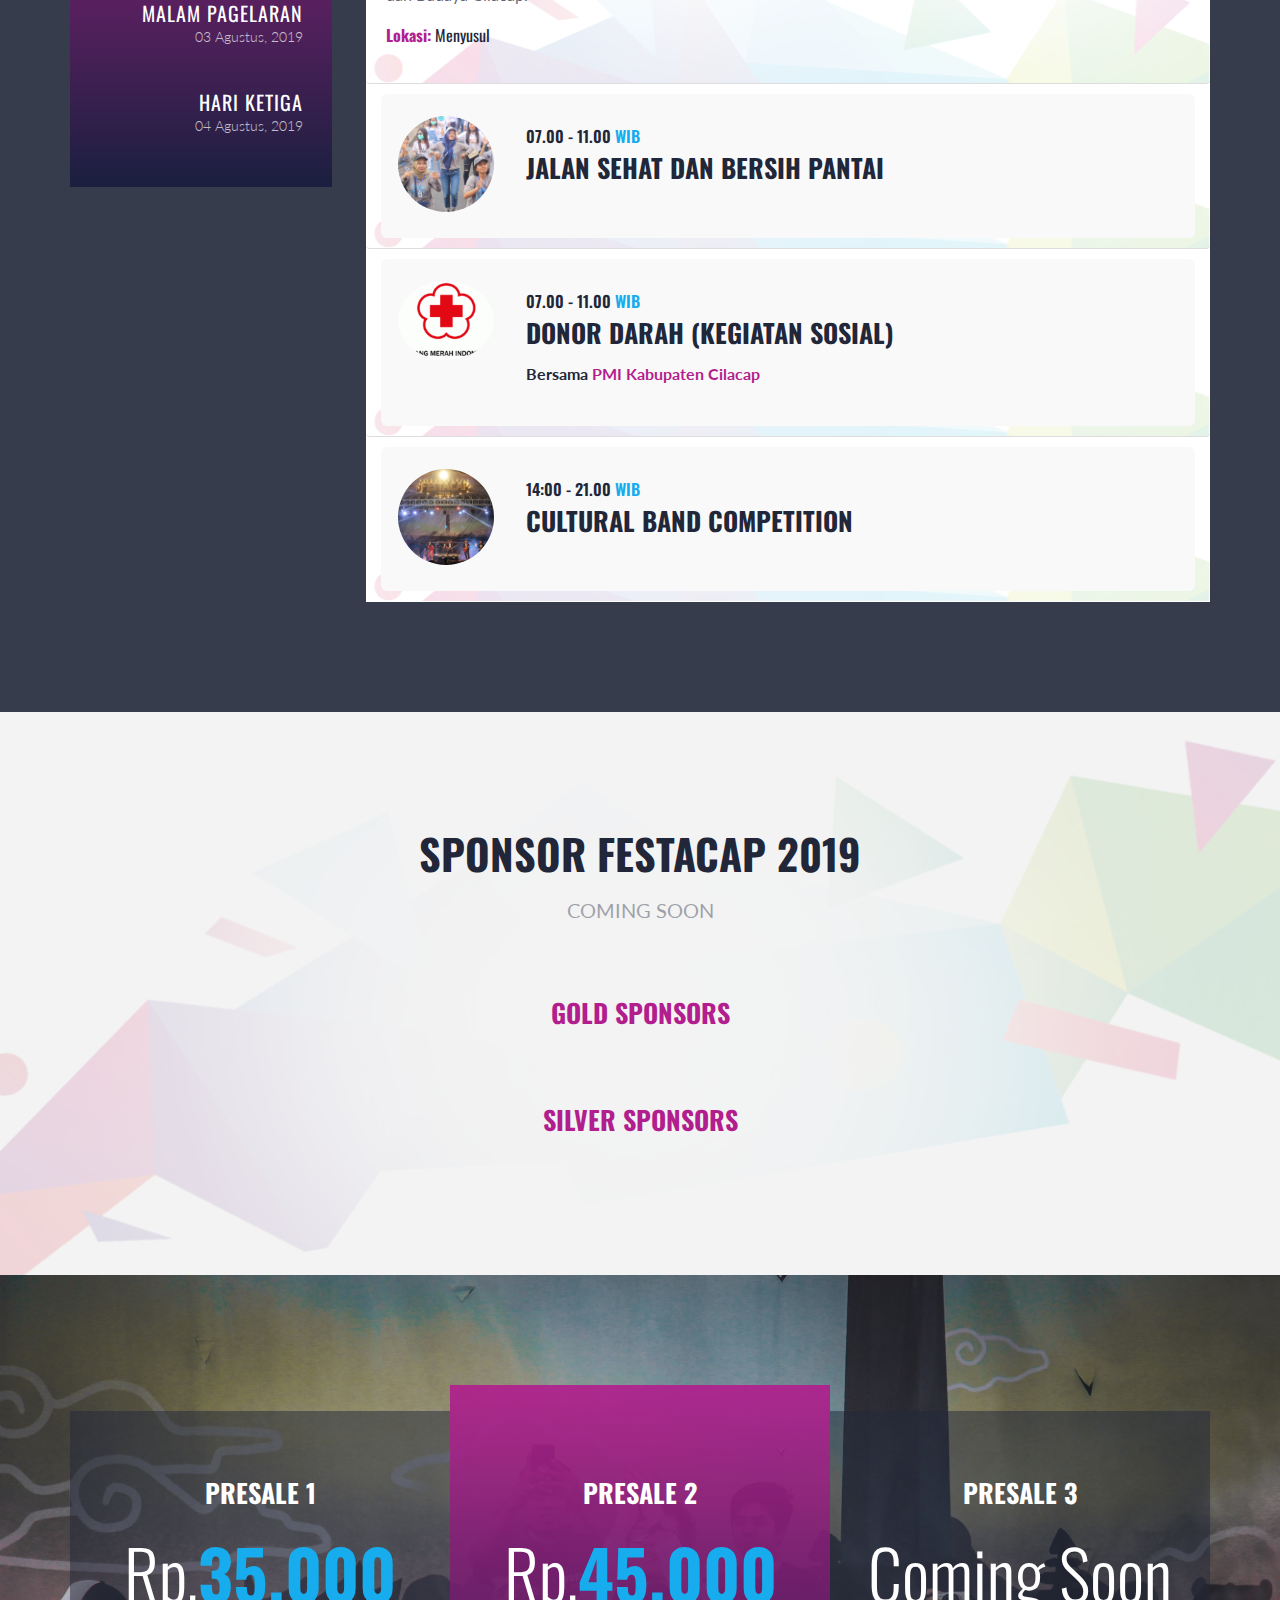
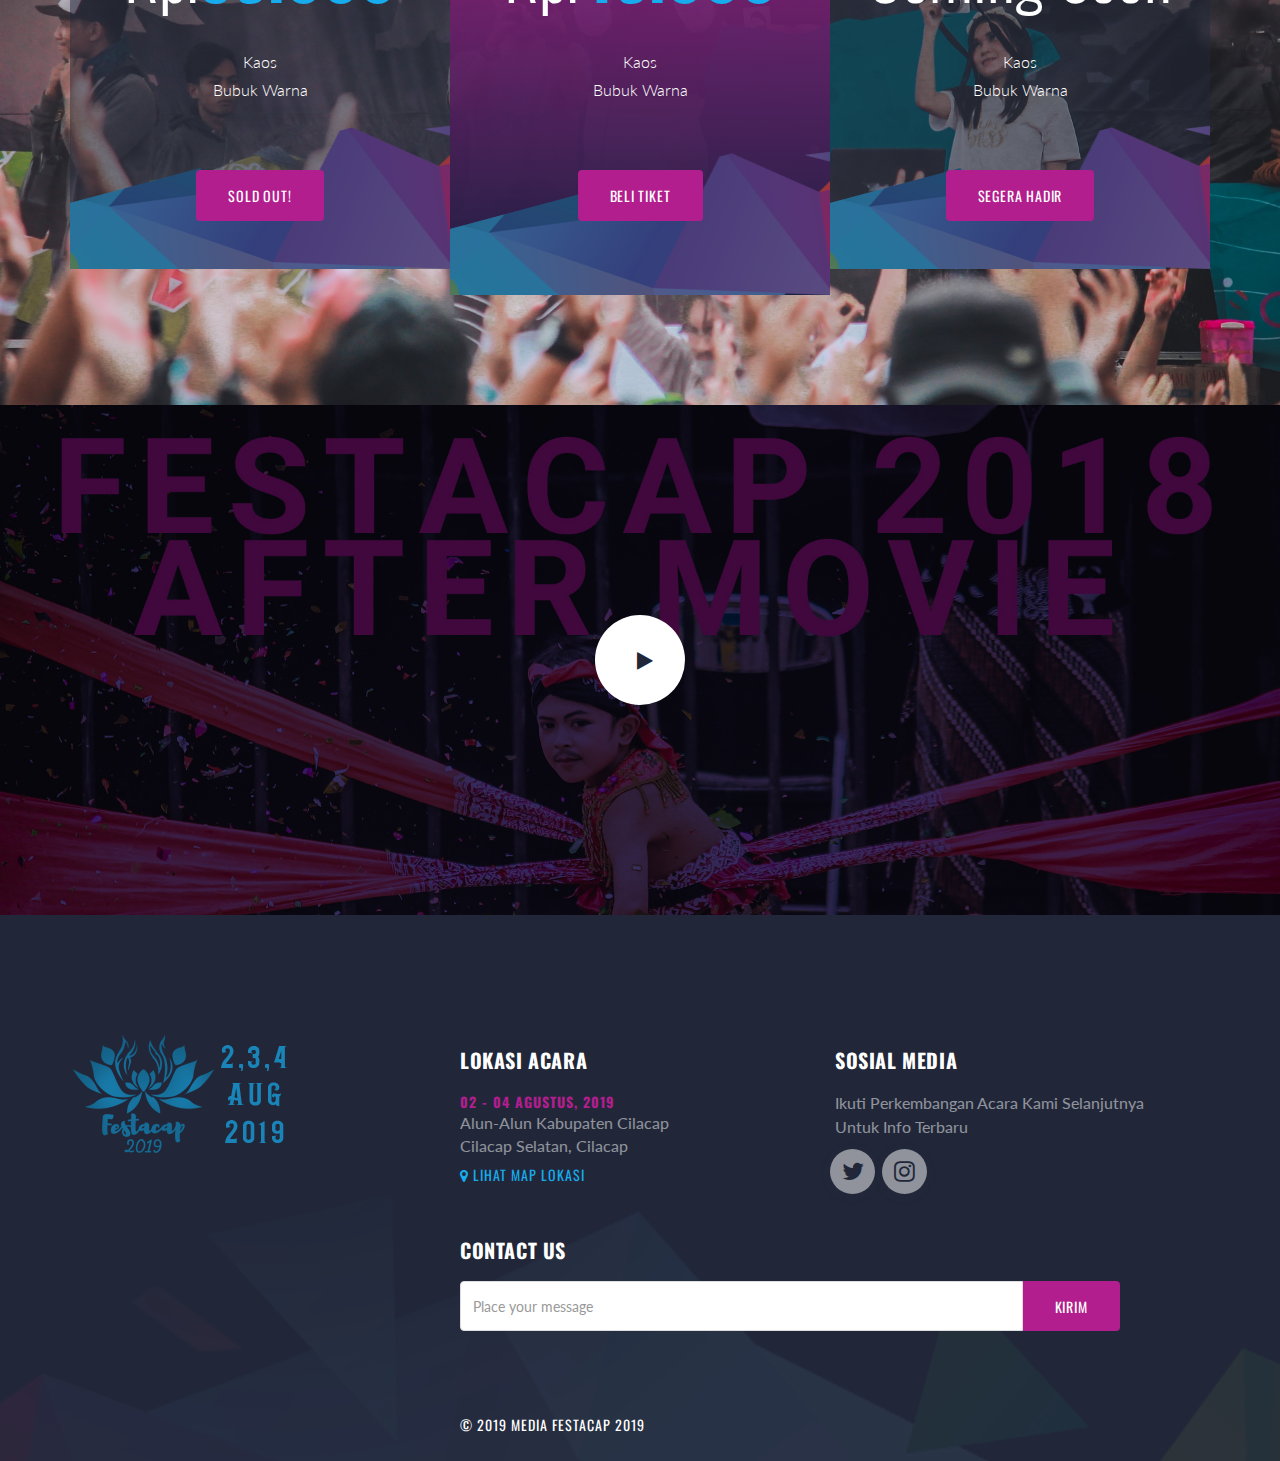
==== commit 5c2e9f18: "[FIX] Edit Form" ====
--- a/index.html
+++ b/index.html
@@ -1014,7 +1014,7 @@
                                         <h3 class="footer-title">Contact Us</h3>
                                         <form action="mailto:humas@festacap.id" class="subscribe-form csi-subscribe-form" >
                                             <div class="form-group form-group-email">
-                                                <input type="email" id="subscribe" placeholder="Place your message" class="form-control csi-input-form form-control"  />
+                                                <input type="text" id="subscribe" placeholder="Place your message" class="form-control csi-input-form form-control"  />
                                             </div>
                                             <div class="form-group form-group-submit">
                                                 <button type="submit" name="csi-submit" id="csi-submit" class="csi-btn csi-submit"><span>Kirim</span></button>
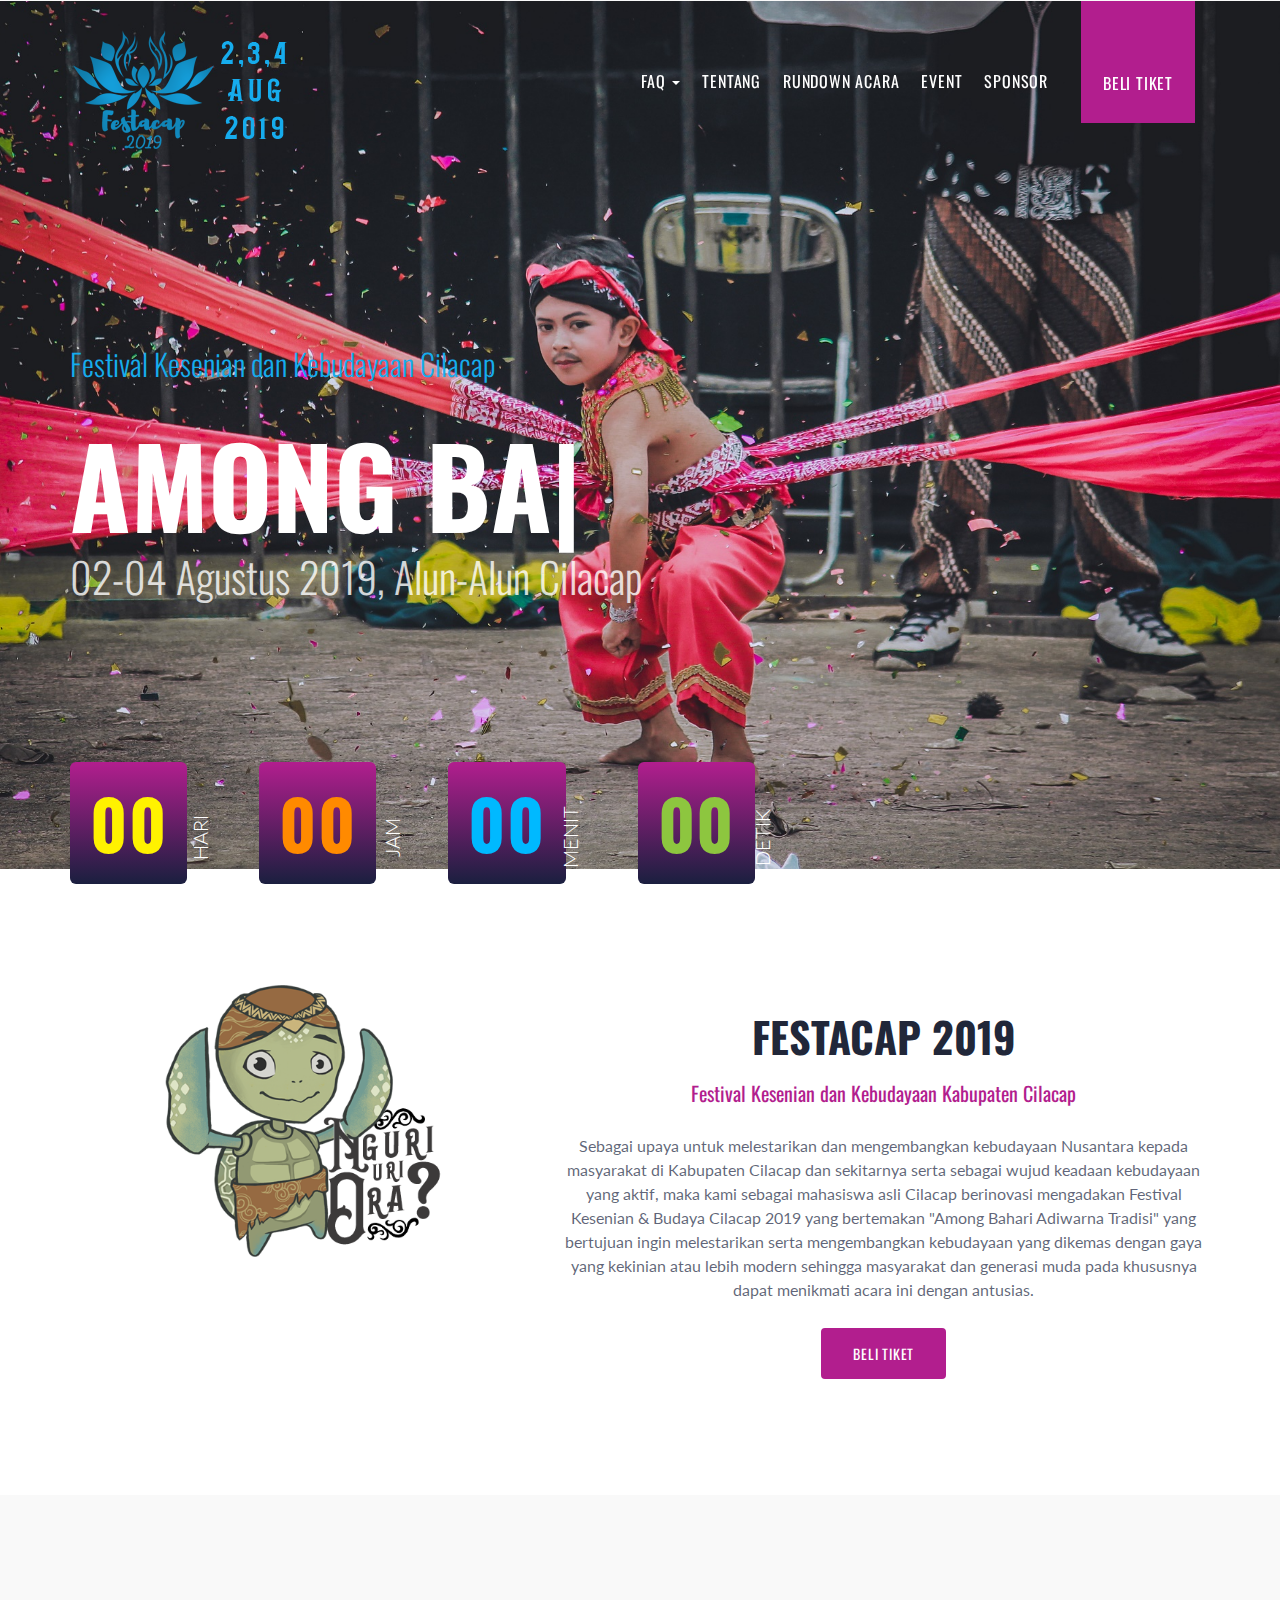
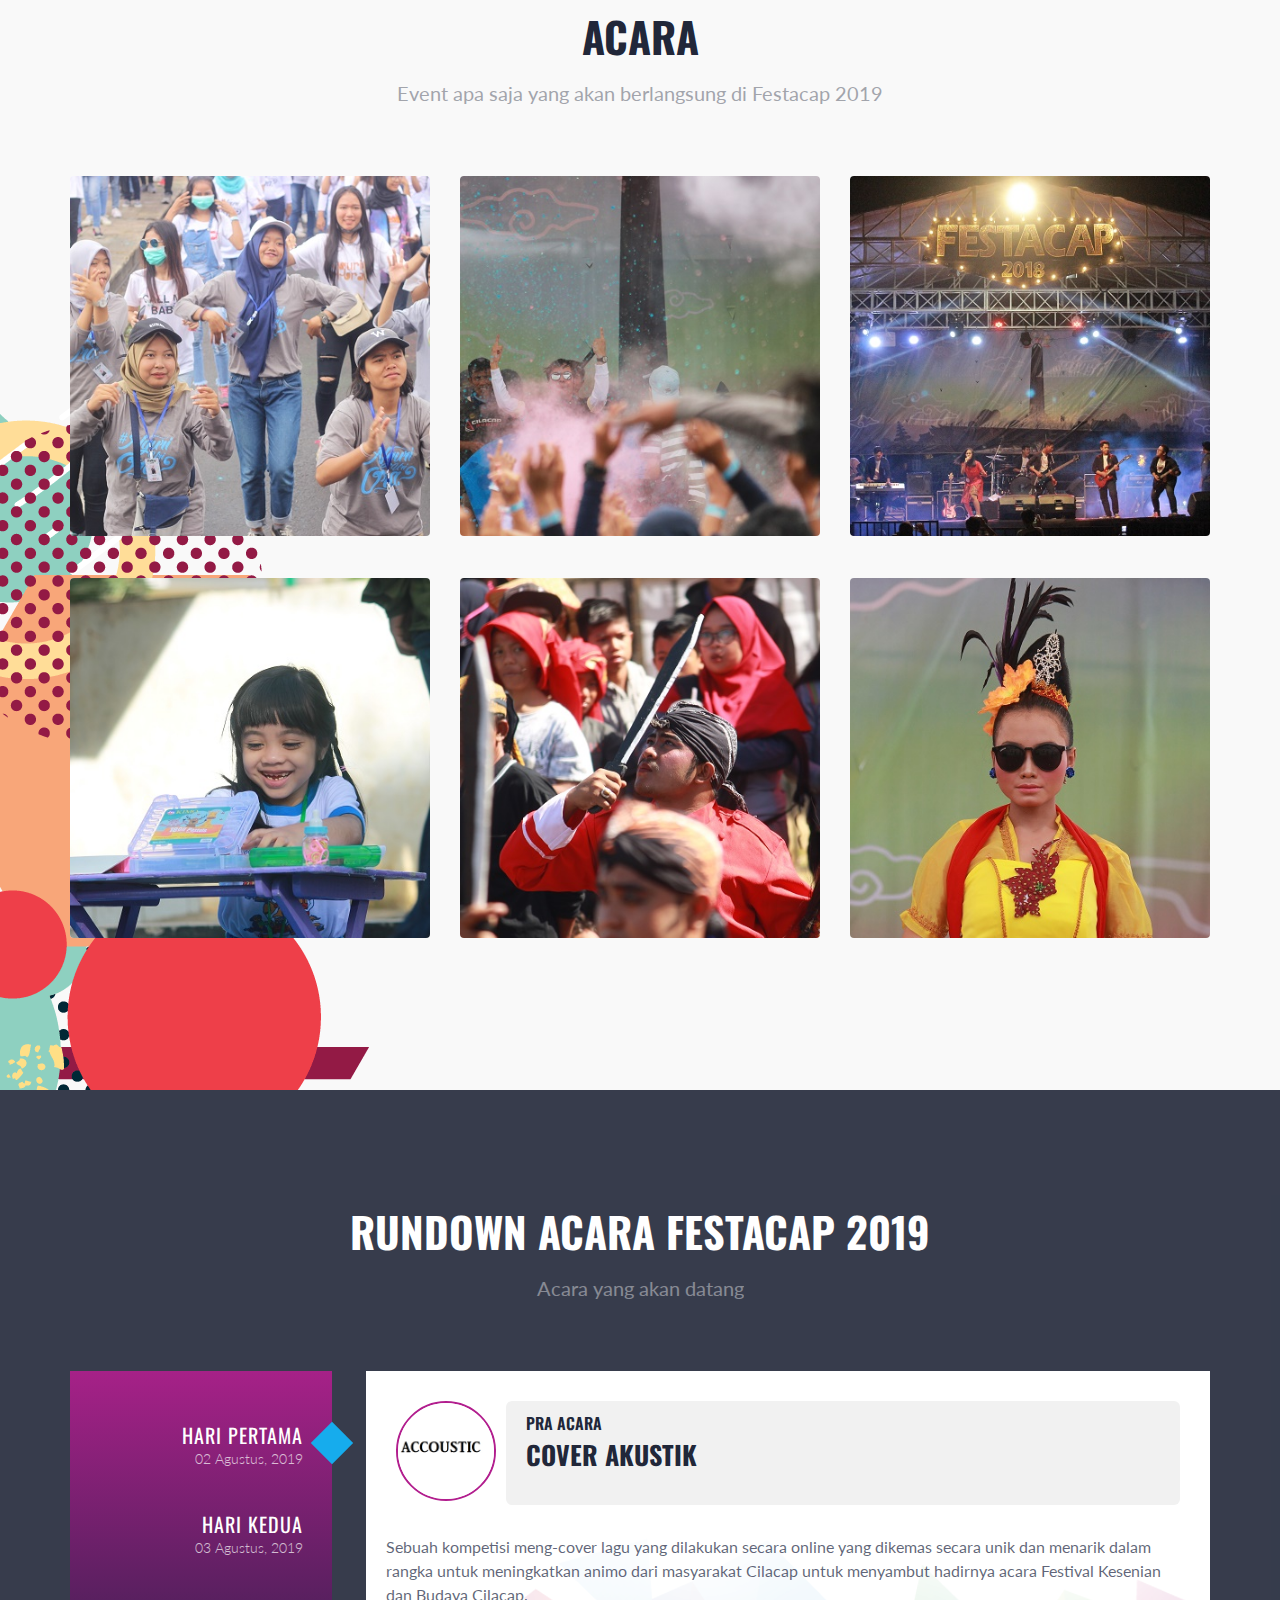
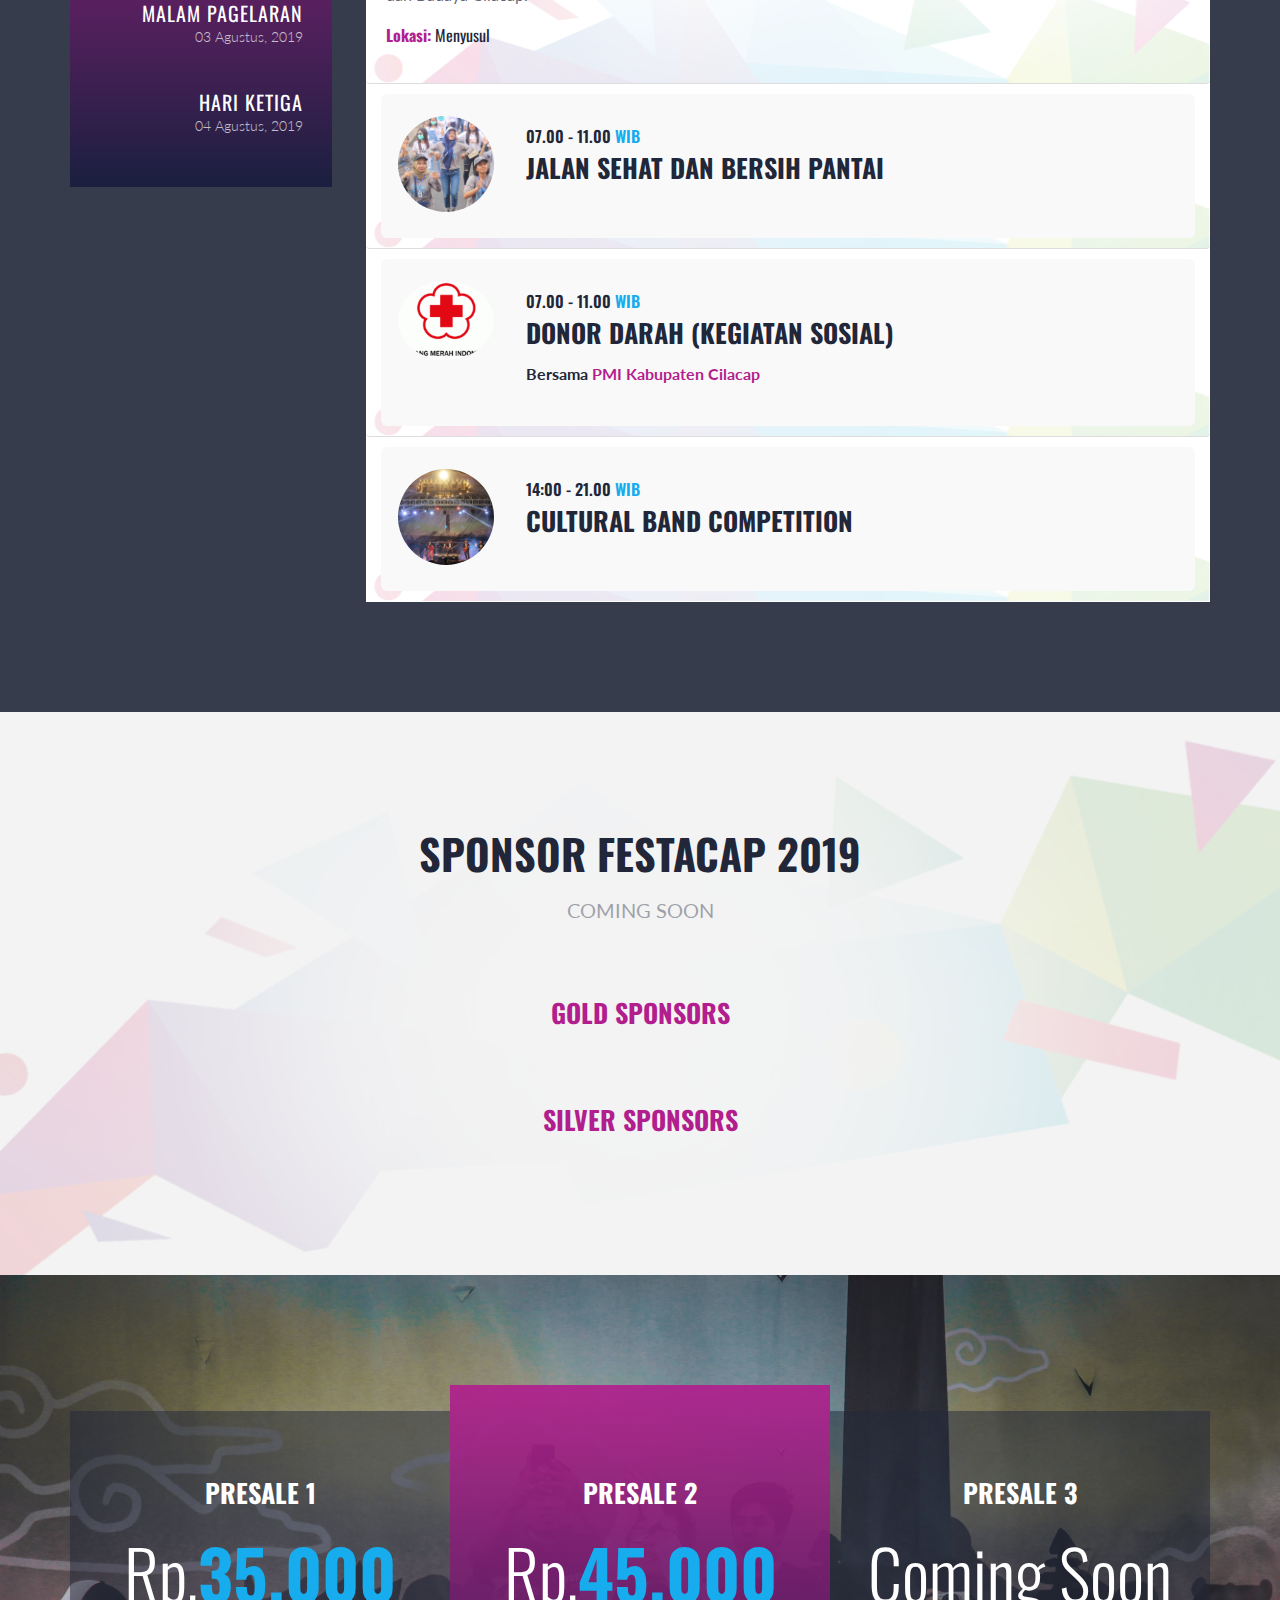
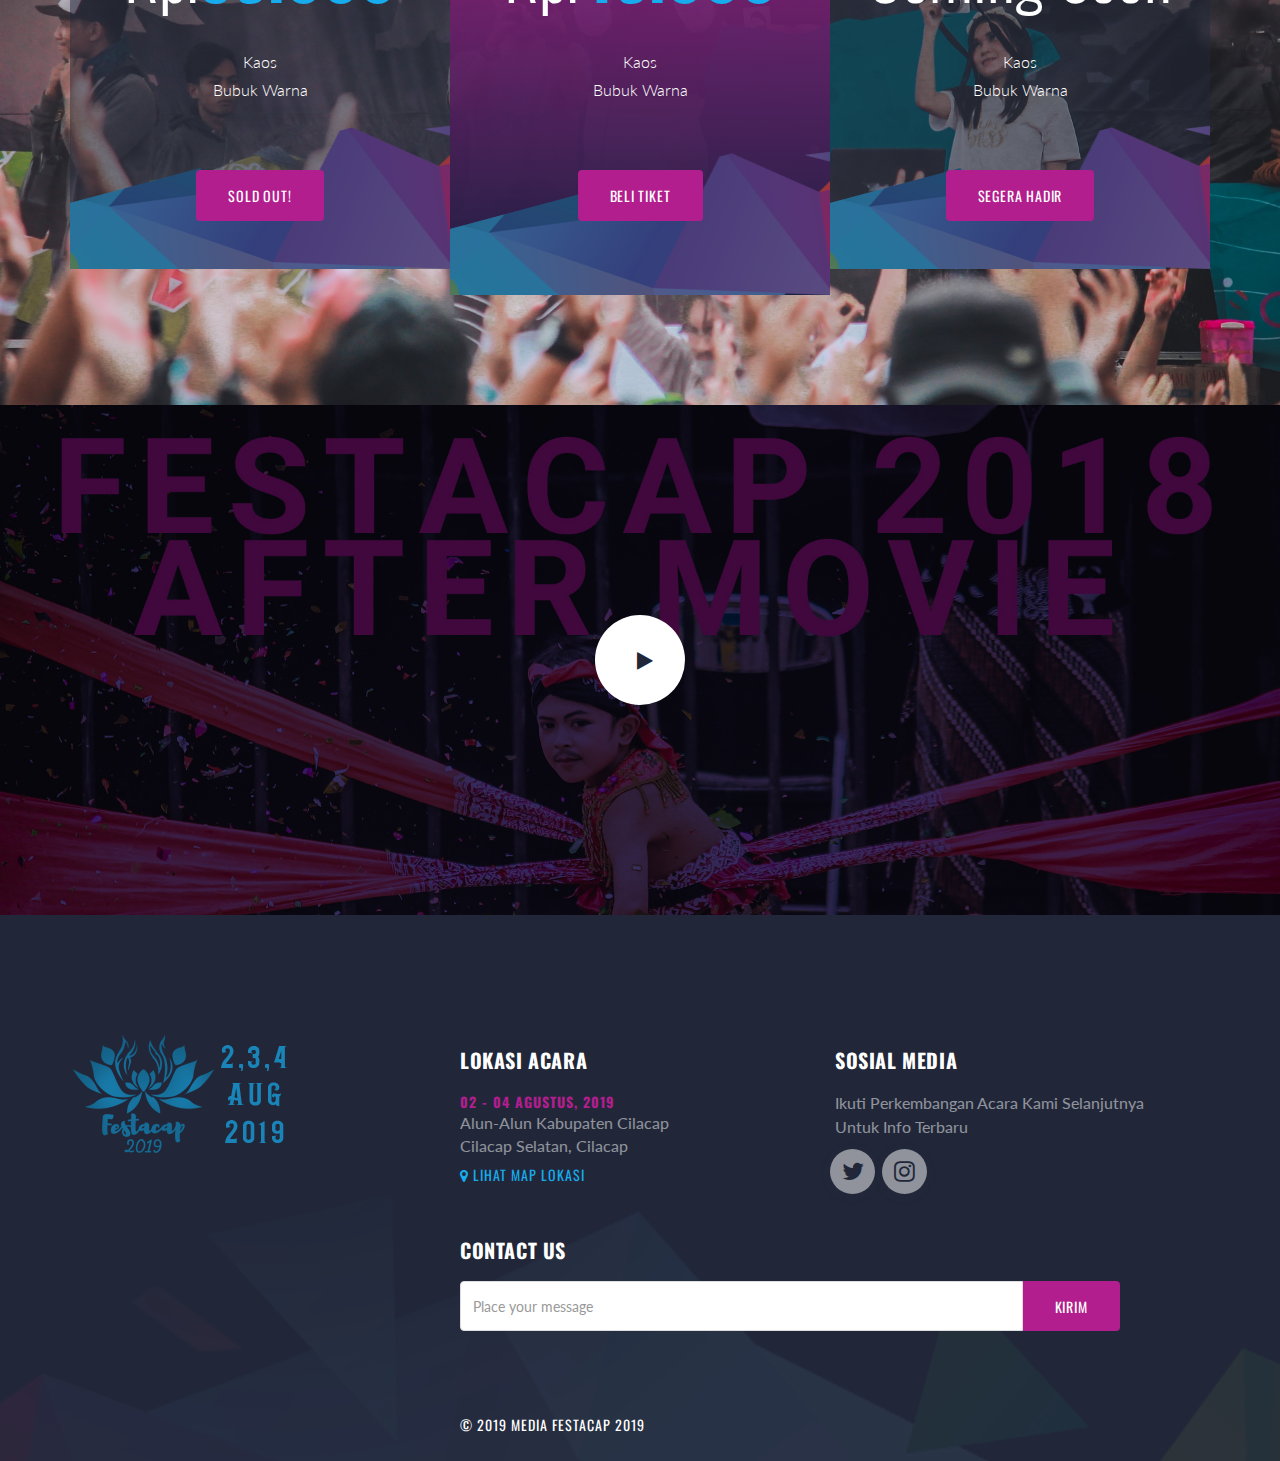
==== commit af1a3536: "[Add] Method Post" ====
--- a/index.html
+++ b/index.html
@@ -1012,7 +1012,7 @@
                                     </div>
                                     <div class="csi-subscriber">
                                         <h3 class="footer-title">Contact Us</h3>
-                                        <form action="mailto:humas@festacap.id" class="subscribe-form csi-subscribe-form" >
+                                        <form action="mailto:humas@festacap.id" method="post" class="subscribe-form csi-subscribe-form" >
                                             <div class="form-group form-group-email">
                                                 <input type="text" id="subscribe" placeholder="Place your message" class="form-control csi-input-form form-control"  />
                                             </div>
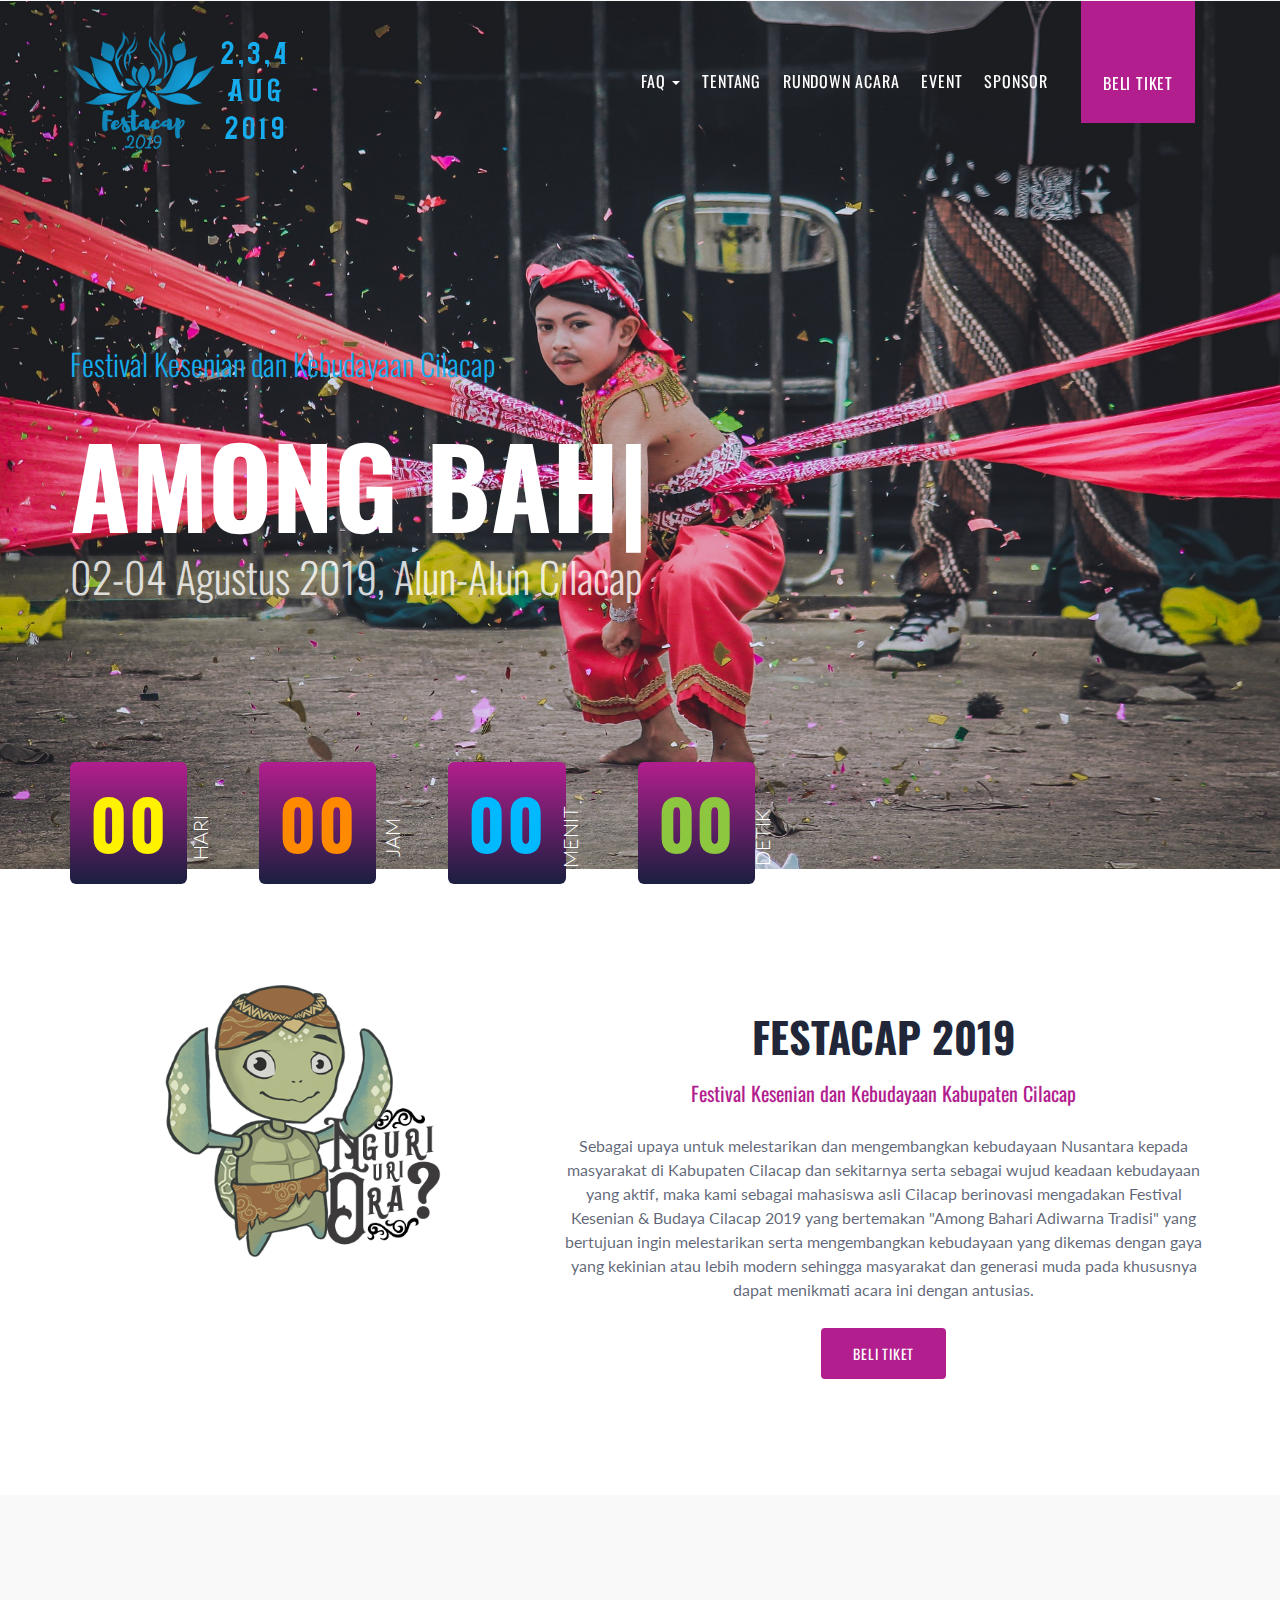
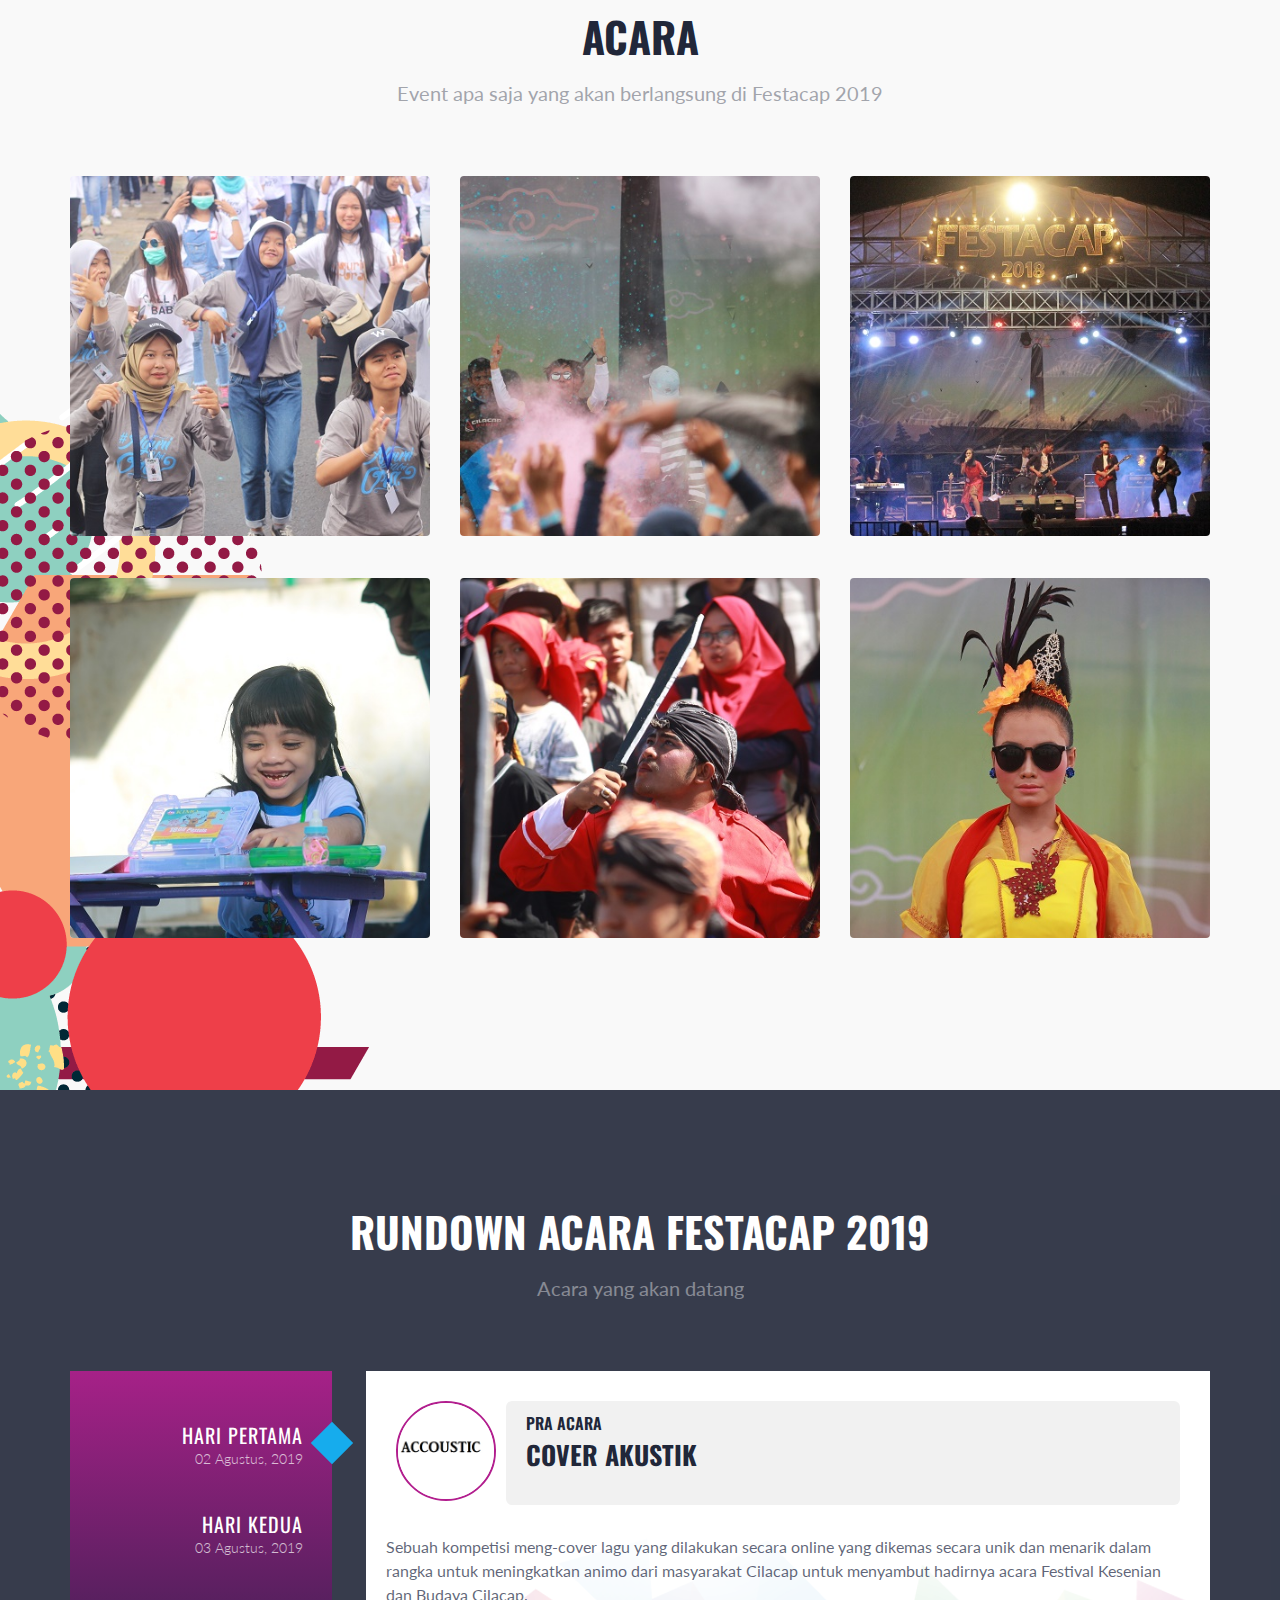
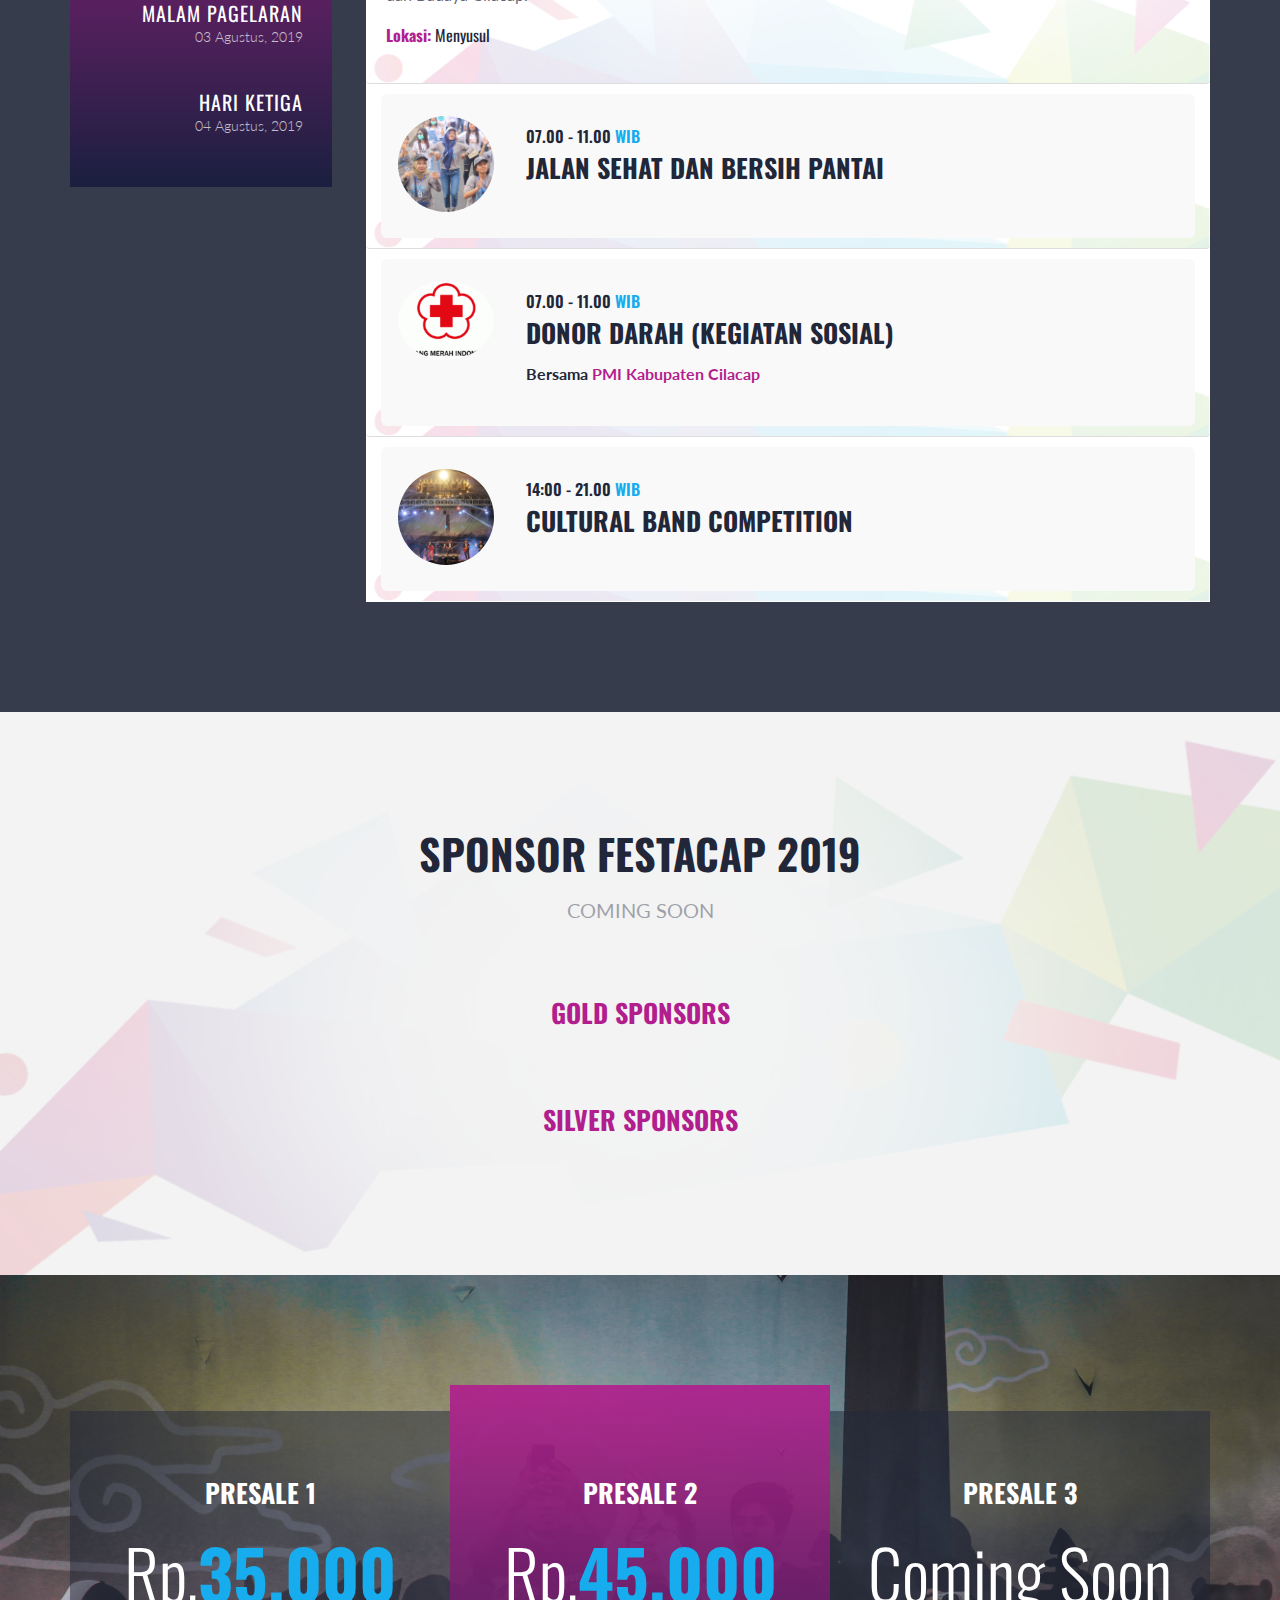
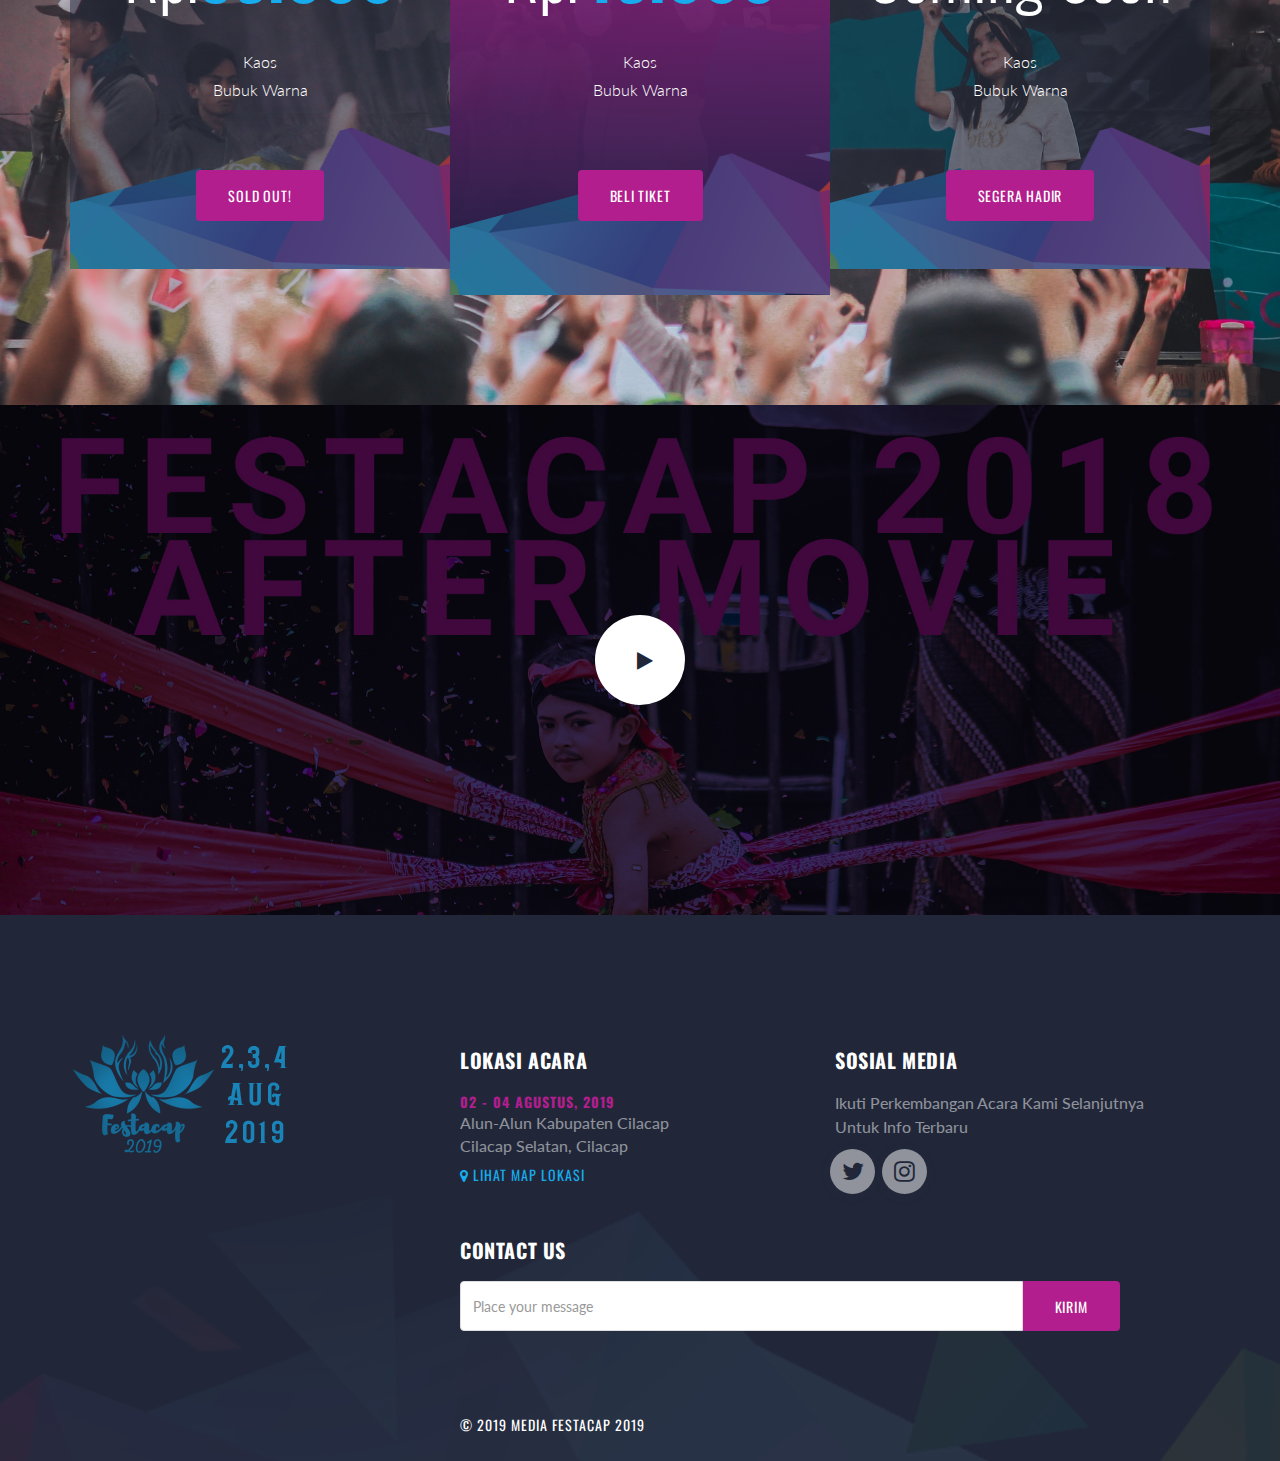
==== commit 820a65bf: "[ADD] Google Analytics" ====
--- a/index.html
+++ b/index.html
@@ -1,8 +1,6 @@
 <!doctype html>
 <html class="no-js" lang="en">
-
-<!-- Mirrored from httpcoder.com/demo/html/eventpro/view/home-typed.html by HTTrack Website Copier/3.x [XR&CO'2014], Sat, 15 Jun 2019 08:38:04 GMT -->
-<!-- Added by HTTrack --><meta http-equiv="content-type" content="text/html;charset=UTF-8" /><!-- /Added by HTTrack -->
+<meta http-equiv="content-type" content="text/html;charset=UTF-8" /><!-- /Added by HTTrack -->
 <head>
     <meta http-equiv="content-type" content="text/html; charset=utf-8" />
     <meta http-equiv="X-UA-Compatible" content="IE=edge" />
@@ -79,6 +77,7 @@
 
     <!-- MODERNIZER CSS  -->
     <script src="assets/js/vendor/modernizr-2.8.3.min.js"></script>
+    <script async src="https://www.googletagmanager.com/gtag/js?id=UA-142856612-1"></script> <script> window.dataLayer = window.dataLayer || []; function gtag(){dataLayer.push(arguments);} gtag('js', new Date()); gtag('config', 'UA-142856612-1'); </script> 
 
 </head>
 <body class="home">
